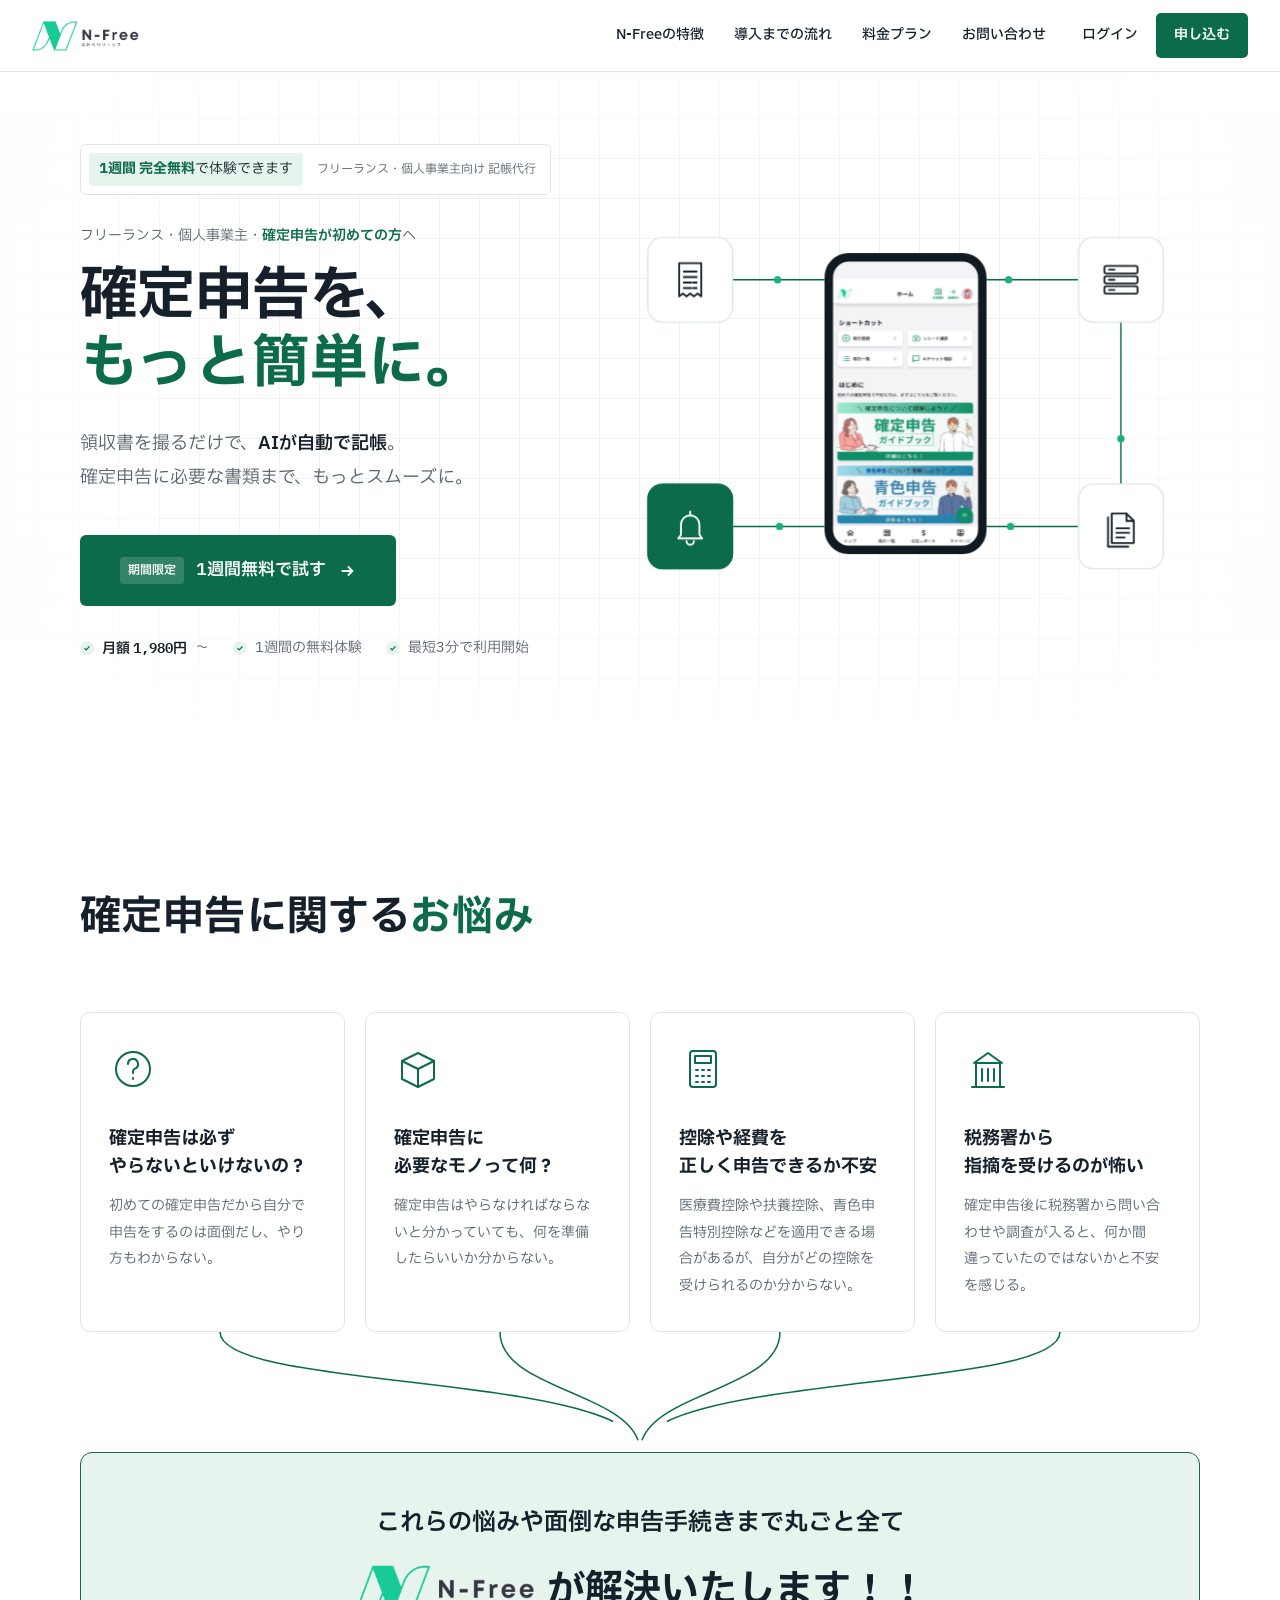
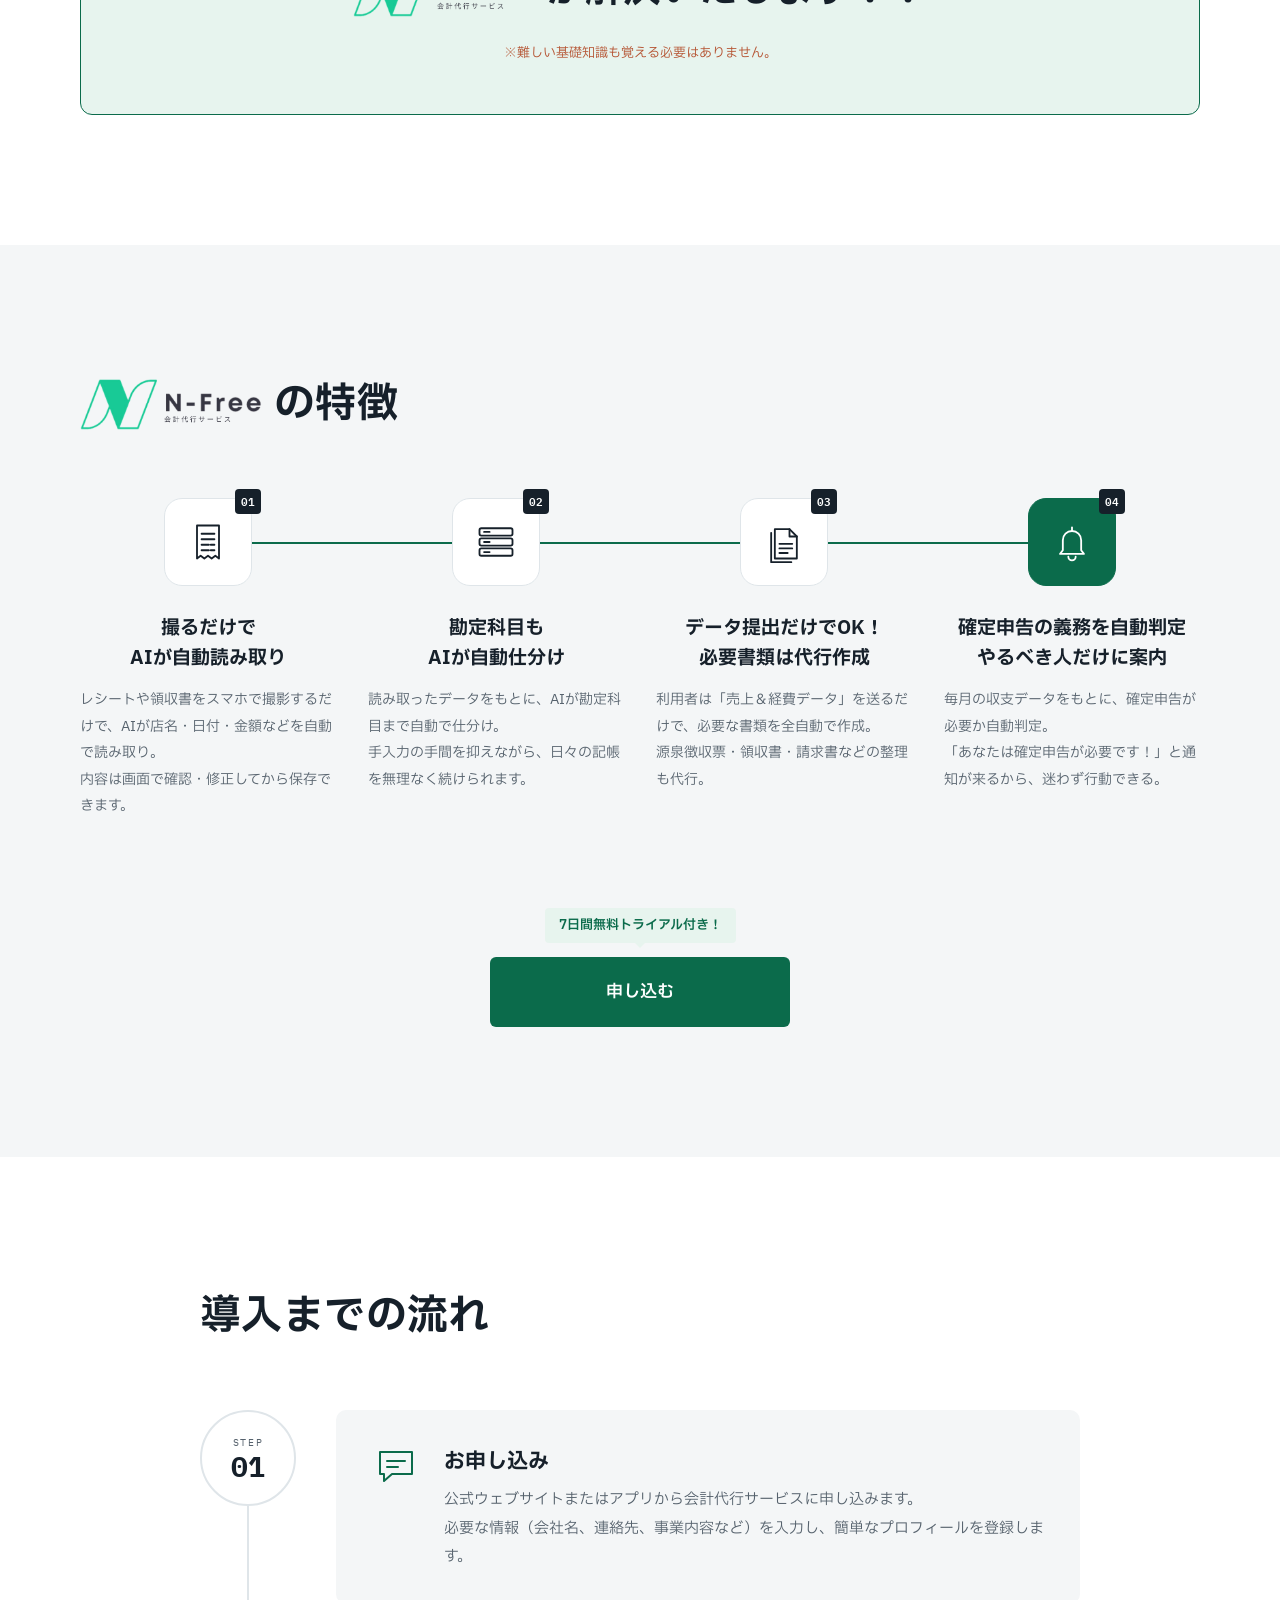
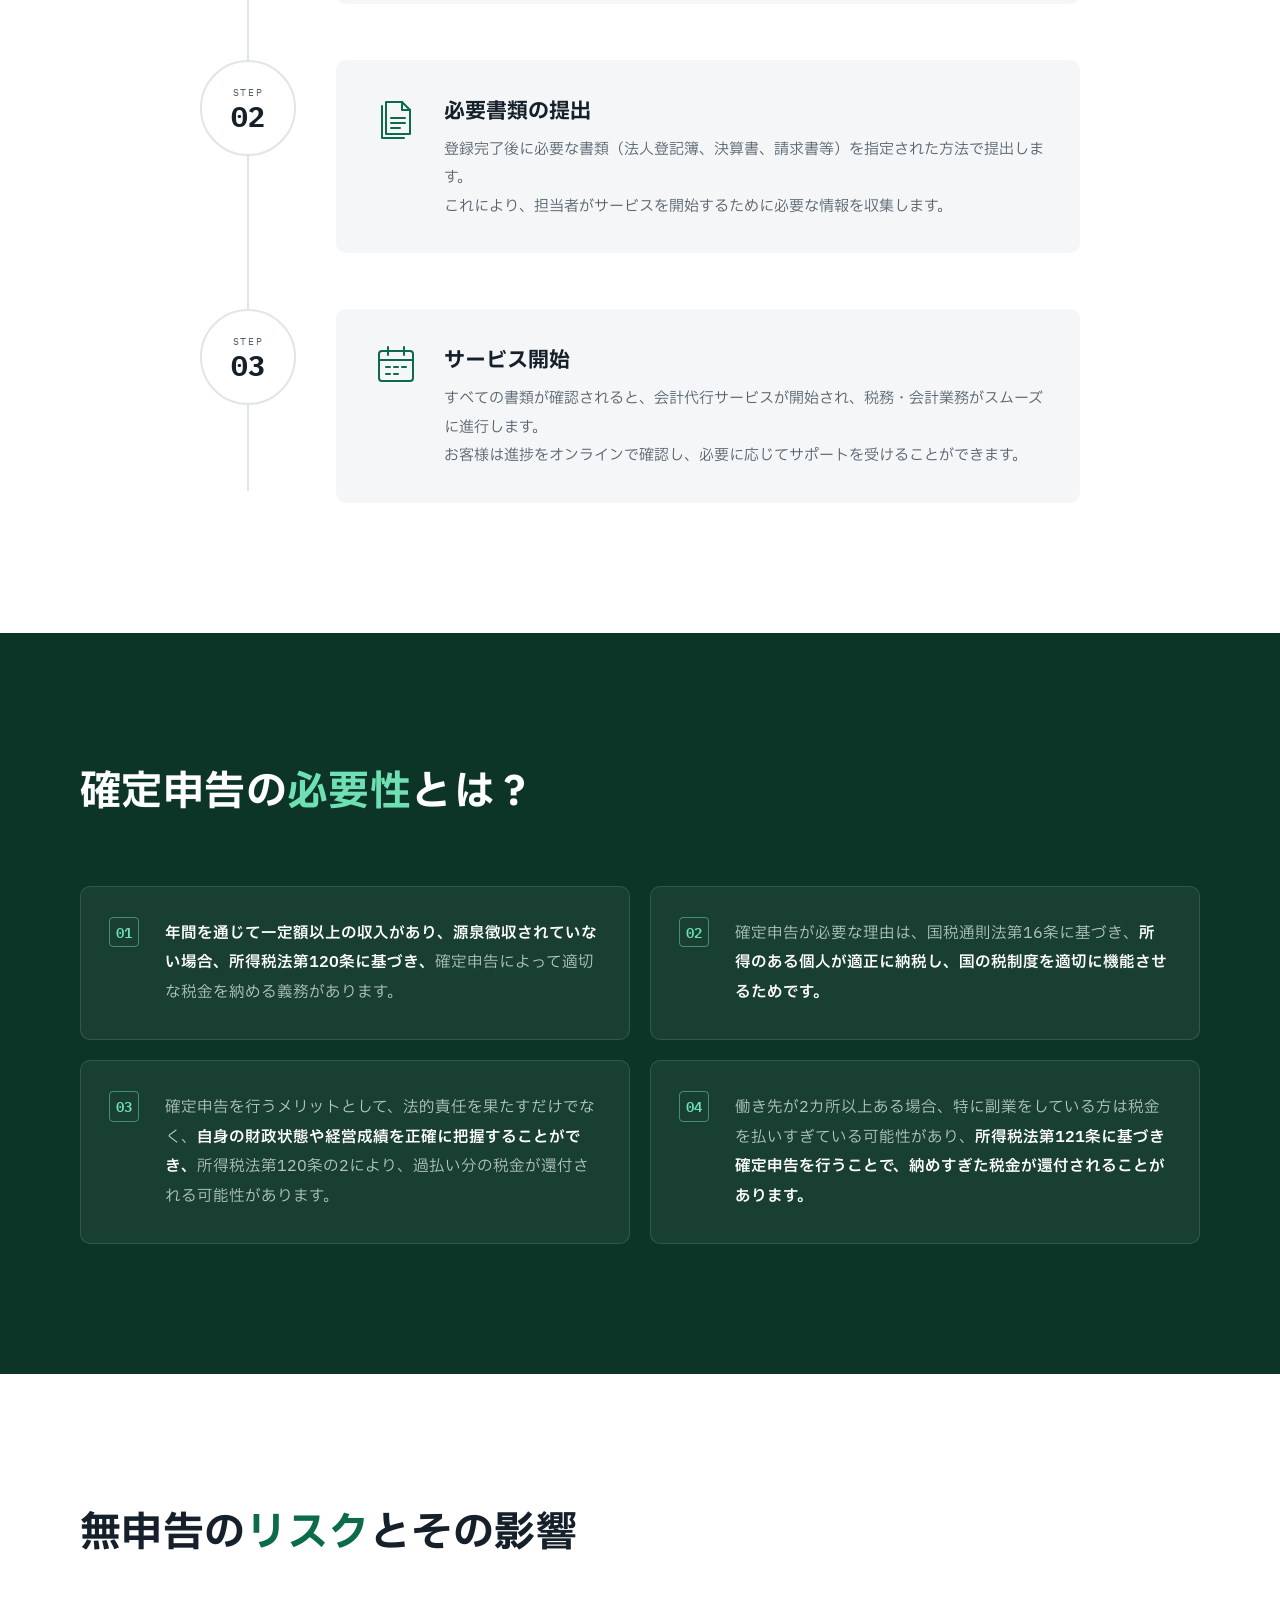
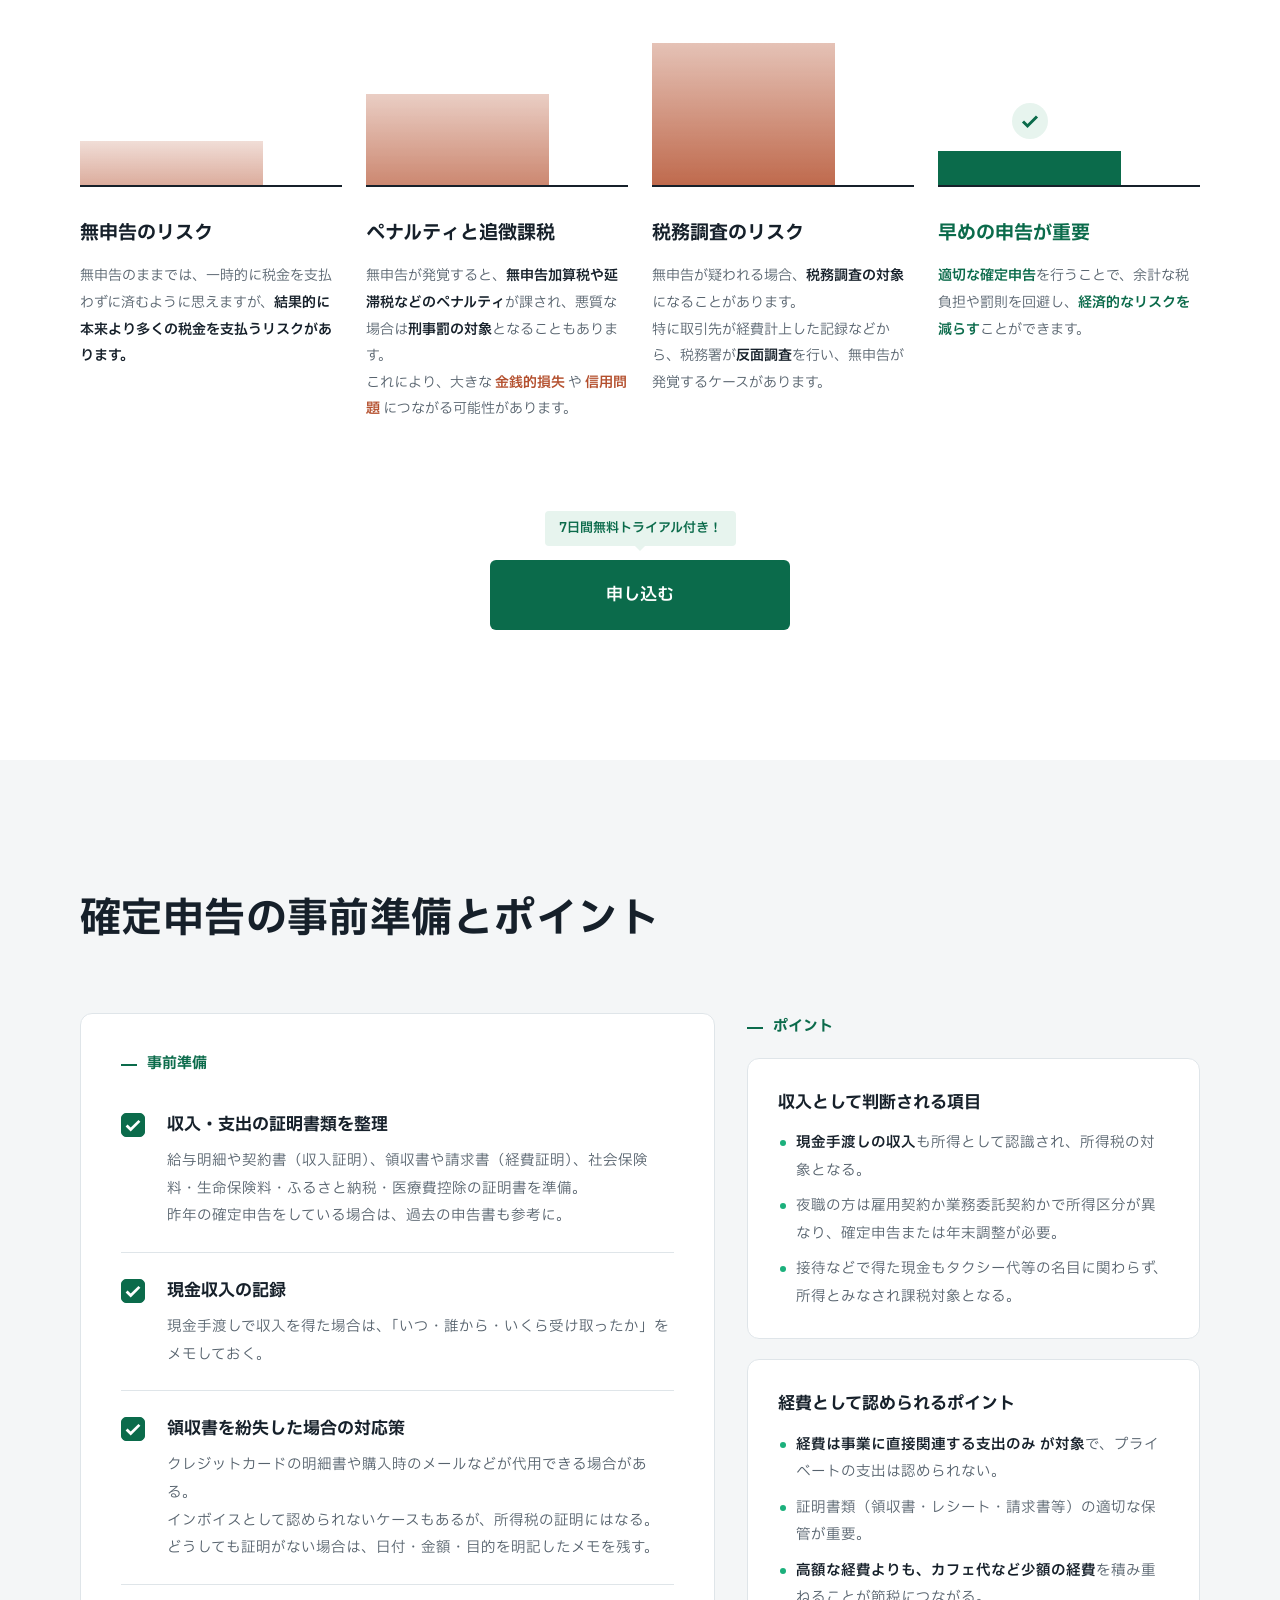
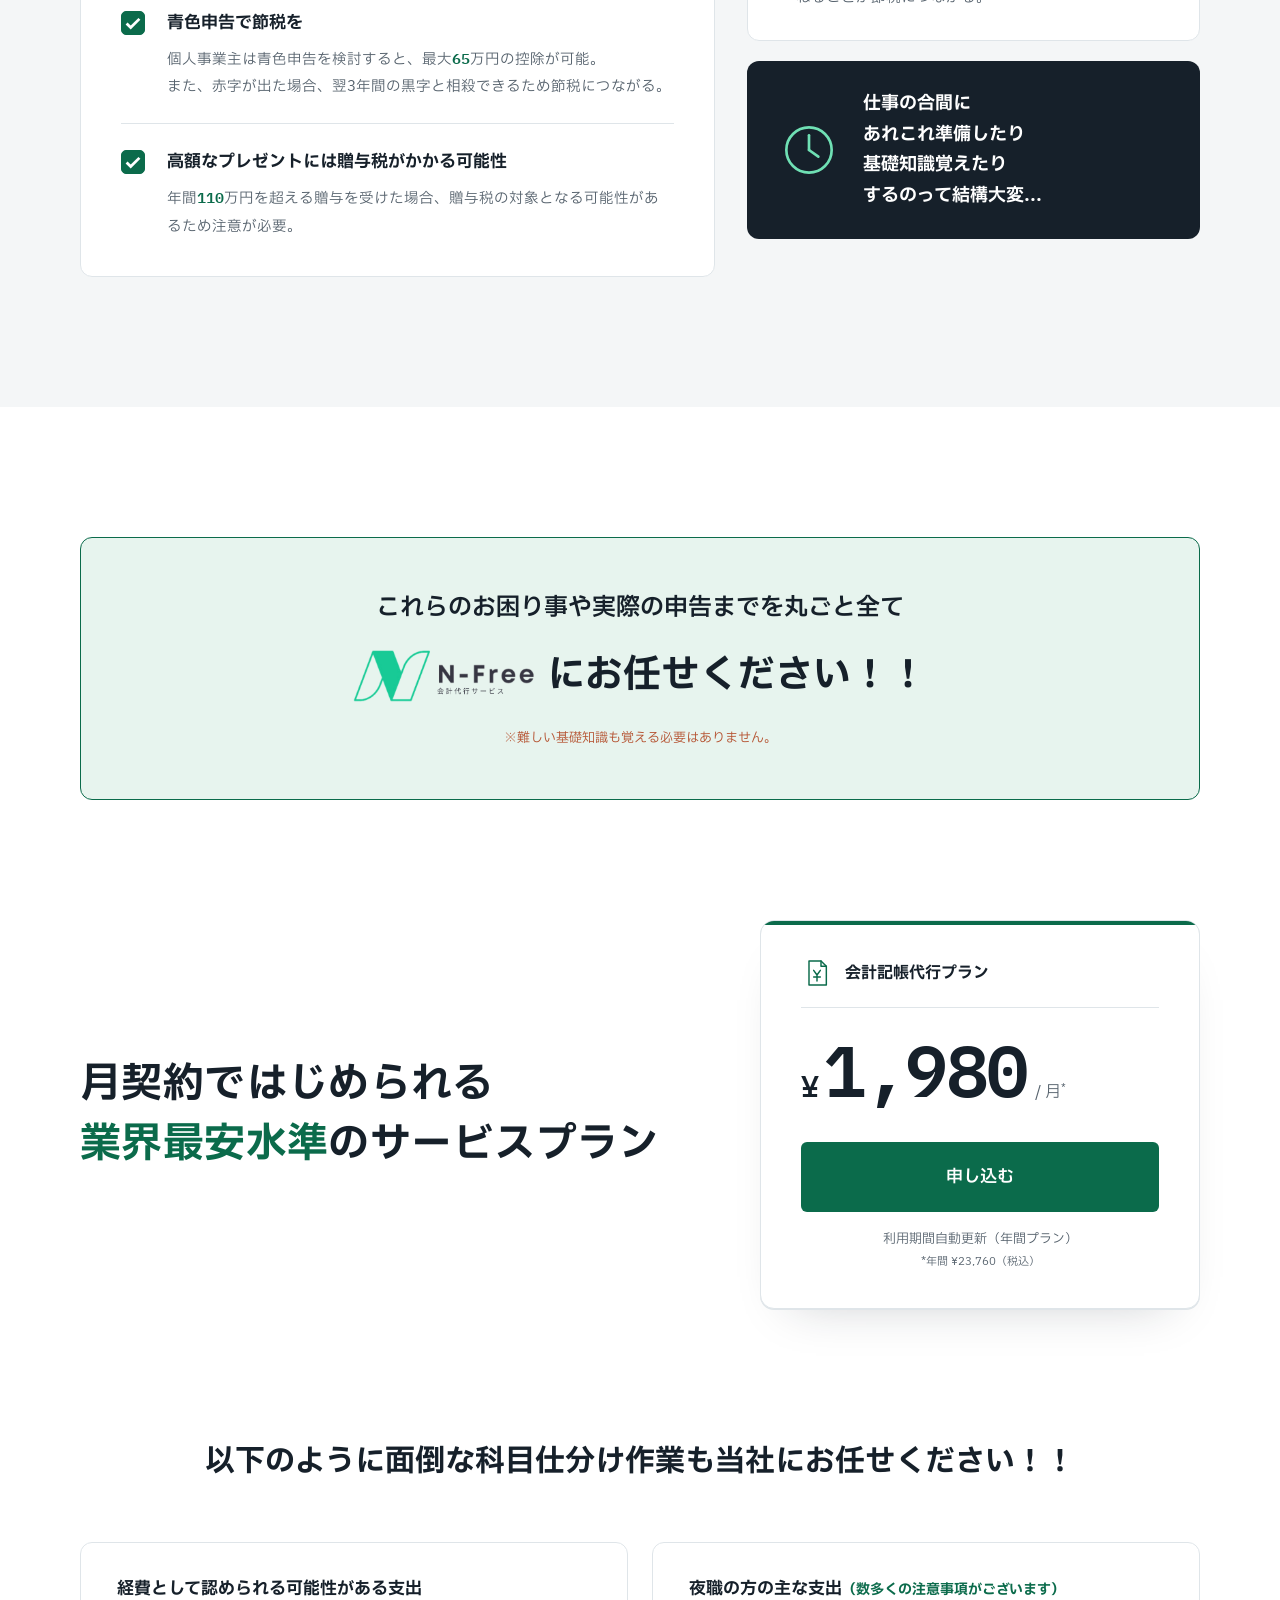
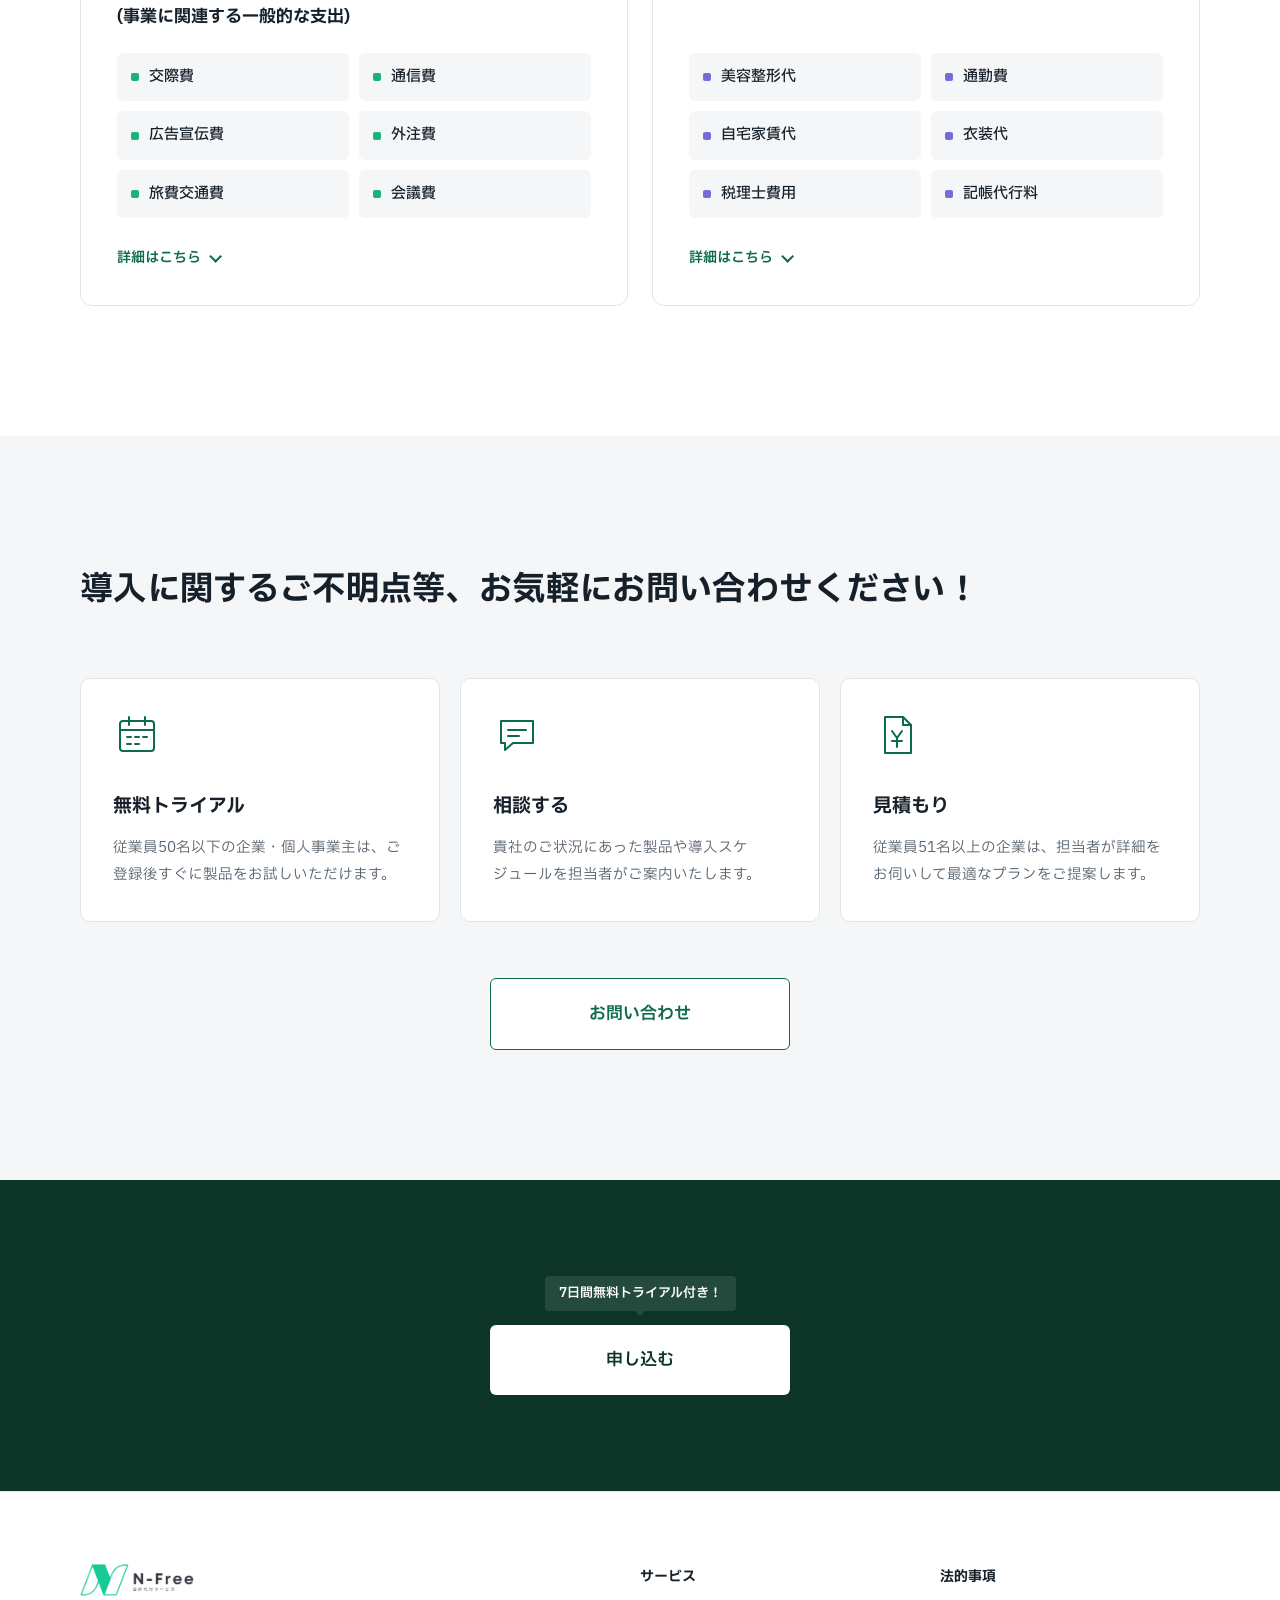
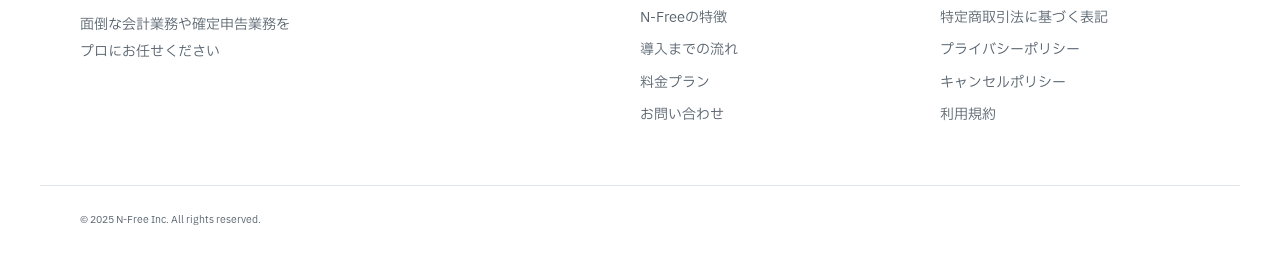
==== index.html @ 2a9338e6 "デザイン案6 を追加" ====
<!DOCTYPE html>
<html lang="ja">
<head>
<meta charset="UTF-8">
<meta name="robots" content="noindex, nofollow">
<meta name="viewport" content="width=device-width, initial-scale=1.0">
<title>N-Free 記帳代行サービス</title>
<link rel="icon" href="image/favicon.ico" type="image/x-icon">
<link rel="preconnect" href="https://fonts.googleapis.com">
<link rel="preconnect" href="https://fonts.gstatic.com" crossorigin>
<link href="https://fonts.googleapis.com/css2?family=IBM+Plex+Mono:wght@500;600&family=IBM+Plex+Sans+JP:wght@400;500;600;700&display=swap" rel="stylesheet">
<link rel="stylesheet" href="css/main.css">
</head>
<body>

<svg width="0" height="0" style="position:absolute" aria-hidden="true">
  <defs>
    <symbol id="i-receipt" viewBox="0 0 48 48"><path d="M12 6h24v36l-4-3-4 3-4-3-4 3-4-3-4 3z"/><path d="M17 15h14M17 21h14M17 27h8M27 27h4M17 33h8M27 33h4"/></symbol>
    <symbol id="i-tags" viewBox="0 0 48 48"><rect x="6" y="9" width="36" height="8" rx="2"/><rect x="6" y="20" width="36" height="8" rx="2"/><rect x="6" y="31" width="36" height="8" rx="2"/><path d="M11 13h6M11 24h6M11 35h6"/></symbol>
    <symbol id="i-docs" viewBox="0 0 48 48"><path d="M14 10h16l8 8v24H14z"/><path d="M30 10v8h8"/><path d="M10 14v32h22"/><path d="M19 26h14M19 31h14M19 36h9"/></symbol>
    <symbol id="i-bell" viewBox="0 0 48 48"><path d="M14 33V22a10 10 0 0 1 20 0v11l3 4H11z"/><path d="M20 40a4 4 0 0 0 8 0"/><path d="M24 8v4"/></symbol>
    <symbol id="i-q" viewBox="0 0 48 48"><circle cx="24" cy="24" r="17"/><path d="M19 19a5 5 0 1 1 7 4.6c-1.3.6-2 1.6-2 3V28"/><path d="M24 33v1"/></symbol>
    <symbol id="i-box" viewBox="0 0 48 48"><path d="M8 16l16-8 16 8v18l-16 8-16-8z"/><path d="M8 16l16 8 16-8M24 24v18"/></symbol>
    <symbol id="i-calc" viewBox="0 0 48 48"><rect x="11" y="6" width="26" height="36" rx="3"/><rect x="16" y="11" width="16" height="7"/><path d="M17 25h2M23 25h2M29 25h2M17 31h2M23 31h2M29 31h2M17 37h2M23 37h2M29 37h2"/></symbol>
    <symbol id="i-office" viewBox="0 0 48 48"><path d="M8 42h32M12 42V18h24v24M10 18l14-10 14 10"/><path d="M18 24v12M24 24v12M30 24v12"/></symbol>
    <symbol id="i-chat" viewBox="0 0 48 48"><path d="M8 10h32v22H20l-8 7v-7H8z"/><path d="M15 19h18M15 25h11"/></symbol>
    <symbol id="i-calendar" viewBox="0 0 48 48"><rect x="7" y="10" width="34" height="30" rx="3"/><path d="M7 19h34M16 6v8M32 6v8M14 26h4M22 26h4M30 26h4M14 33h4M22 33h4"/></symbol>
    <symbol id="i-doc-yen" viewBox="0 0 48 48"><path d="M12 6h18l8 8v28H12z"/><path d="M30 6v8h8"/><path d="M19 20l5 7 5-7M24 27v9M19 30h10"/></symbol>
  </defs>
</svg>

<header class="hd">
  <div class="hd__in">
    <a href="index.html" class="hd__logo"><img src="image/logo-tight.png" alt="N-Free"></a>
    <nav class="hd__nav" aria-label="メインメニュー">
      <a href="index.html#sec03">N-Freeの特徴</a>
      <a href="index.html#sec08">導入までの流れ</a>
      <a href="index.html#sec07">料金プラン</a>
      <a href="contact.html">お問い合わせ</a>
    </nav>
    <div class="hd__act">
      <a href="https://app.n-free.jp" target="_blank" rel="noopener" class="hd__login">ログイン</a>
      <a href="https://app.n-free.jp/signup" target="_blank" rel="noopener" class="btn btn--sm">申し込む</a>
    </div>
    <button class="hd__burger" type="button" aria-expanded="false" aria-controls="spnav" aria-label="メニューを開く"><span></span><span></span><span></span></button>
  </div>
  <nav class="spnav" id="spnav" aria-label="メニュー">
    <a href="index.html#sec03">N-Freeの特徴</a>
    <a href="index.html#sec08">導入までの流れ</a>
    <a href="index.html#sec07">料金プラン</a>
    <a href="contact.html">お問い合わせ</a>
    <a href="https://app.n-free.jp" target="_blank" rel="noopener">ログイン</a>
    <a href="https://app.n-free.jp/signup" target="_blank" rel="noopener" class="btn">申し込む</a>
  </nav>
</header>

<main>
  <!-- HERO -->
  <section class="hero" id="sec01">
    <div class="wrap hero__grid">
      <div class="hero__copy">
        <a href="https://app.n-free.jp/signup" target="_blank" rel="noopener" class="hero__promo">
          <span class="hero__promo-badge"><strong>1週間 完全無料</strong>で体験できます</span>
          <span class="hero__promo-sub">フリーランス・個人事業主向け 記帳代行</span>
        </a>
        <p class="hero__eyebrow">フリーランス・個人事業主・<em>確定申告が初めての方</em>へ</p>
        <h1 class="hero__title">確定申告を、<br><span>もっと簡単に。</span></h1>
        <p class="hero__lead">領収書を撮るだけで、<strong>AIが自動で記帳</strong>。<br>確定申告に必要な書類まで、もっとスムーズに。</p>
        <a href="https://app.n-free.jp/signup" target="_blank" rel="noopener" class="btn btn--lg"><span class="btn__tag">期間限定</span>1週間無料で試す<svg width="18" height="18" viewBox="0 0 20 20" aria-hidden="true"><path d="M4 10h12m-5-5l5 5-5 5" stroke="currentColor" stroke-width="2" fill="none"/></svg></a>
        <ul class="hero__meta">
          <li><strong>月額 <span class="count" data-to="1980">1,980</span>円</strong>〜</li>
          <li>1週間の無料体験</li>
          <li>最短3分で利用開始</li>
        </ul>
      </div>
      <div class="hero__diagram" aria-hidden="true">
        <svg class="dg" viewBox="0 0 640 500">
          <defs><clipPath id="scr"><rect x="241" y="96" width="158" height="309" rx="18"/></clipPath></defs>
          <g class="dg__lines">
            <path id="p1" d="M132 116 H232" pathLength="1"/>
            <path id="p2" d="M408 116 H508" pathLength="1"/>
            <path id="p3" d="M554 162 V338" pathLength="1"/>
            <path id="p4" d="M508 384 H408" pathLength="1"/>
            <path id="p5" d="M232 384 H132" pathLength="1"/>
          </g>
          <g class="dg__dots">
            <circle r="4"><animateMotion dur="1.6s" repeatCount="indefinite" begin="1.6s"><mpath href="#p1"/></animateMotion></circle>
            <circle r="4"><animateMotion dur="1.6s" repeatCount="indefinite" begin="2s"><mpath href="#p2"/></animateMotion></circle>
            <circle r="4"><animateMotion dur="2.2s" repeatCount="indefinite" begin="2.4s"><mpath href="#p3"/></animateMotion></circle>
            <circle r="4"><animateMotion dur="1.6s" repeatCount="indefinite" begin="2.8s"><mpath href="#p4"/></animateMotion></circle>
            <circle r="4"><animateMotion dur="1.6s" repeatCount="indefinite" begin="3.2s"><mpath href="#p5"/></animateMotion></circle>
          </g>
          <g class="dg__phone">
            <rect x="232" y="87" width="176" height="327" rx="26" class="frame"/>
            <image href="image/app-screen-home.png" x="241" y="96" width="158" height="309" preserveAspectRatio="xMidYMin slice" clip-path="url(#scr)"/>
          </g>
          <g class="dg__node n1"><rect x="40" y="70" width="92" height="92" rx="16"/><use href="#i-receipt" x="62" y="92" width="48" height="48"/></g>
          <g class="dg__node n2"><rect x="508" y="70" width="92" height="92" rx="16"/><use href="#i-tags" x="530" y="92" width="48" height="48"/></g>
          <g class="dg__node n3"><rect x="508" y="338" width="92" height="92" rx="16"/><use href="#i-docs" x="530" y="360" width="48" height="48"/></g>
          <g class="dg__node n4 is-key"><rect x="40" y="338" width="92" height="92" rx="16"/><use href="#i-bell" x="62" y="360" width="48" height="48"/></g>
        </svg>
      </div>
    </div>
  </section>

  <!-- PROBLEMS -->
  <section class="sec" id="sec02">
    <div class="wrap">
      <h2 class="h2 rv">確定申告に関する<span class="hl">お悩み</span></h2>
      <div class="cards4">
        <a class="pc rv" href="index.html#sec04">
          <svg class="ic"><use href="#i-q"/></svg>
          <h3>確定申告は必ず<br>やらないといけないの？</h3>
          <p>初めての確定申告だから自分で申告をするのは面倒だし、やり方もわからない。</p>
        </a>
        <a class="pc rv" href="index.html#sec06">
          <svg class="ic"><use href="#i-box"/></svg>
          <h3>確定申告に<br>必要なモノって何？</h3>
          <p>確定申告はやらなければならないと分かっていても、何を準備したらいいか分からない。</p>
        </a>
        <a class="pc rv" href="index.html#sec05">
          <svg class="ic"><use href="#i-calc"/></svg>
          <h3>控除や経費を<br>正しく申告できるか不安</h3>
          <p>医療費控除や扶養控除、青色申告特別控除などを適用できる場合があるが、自分がどの控除を受けられるのか分からない。</p>
        </a>
        <a class="pc rv" href="index.html#sec07">
          <svg class="ic"><use href="#i-office"/></svg>
          <h3>税務署から<br>指摘を受けるのが怖い</h3>
          <p>確定申告後に税務署から問い合わせや調査が入ると、何か間違っていたのではないかと不安を感じる。</p>
        </a>
      </div>
      <div class="converge rv" aria-hidden="true">
        <svg viewBox="0 0 1000 120" preserveAspectRatio="none"><path d="M125 0 C125 60 500 40 500 120" pathLength="1"/><path d="M375 0 C375 60 500 60 500 120" pathLength="1"/><path d="M625 0 C625 60 500 60 500 120" pathLength="1"/><path d="M875 0 C875 60 500 40 500 120" pathLength="1"/></svg>
      </div>
      <div class="solve rv">
        <p class="solve__l1">これらの悩みや面倒な申告手続きまで丸ごと全て</p>
        <p class="solve__l2"><img src="image/logo-tight.png" alt="N-Free">が解決いたします！！</p>
        <p class="solve__note">※難しい基礎知識も覚える必要はありません。</p>
      </div>
    </div>
  </section>

  <!-- FEATURES pipeline -->
  <section class="sec sec--gray" id="sec03">
    <div class="wrap">
      <h2 class="h2 h2--logo rv"><img src="image/logo-tight.png" alt="N-Free">の特徴</h2>
      <div class="pipe">
        <div class="pipe__track" aria-hidden="true"><span class="pipe__fill"></span><span class="pipe__dot"></span></div>
        <article class="pipe__item rv">
          <div class="pipe__node"><svg><use href="#i-receipt"/></svg><span class="pipe__idx">01</span></div>
          <h3>撮るだけで<br>AIが自動読み取り</h3>
          <p>レシートや領収書をスマホで撮影するだけで、AIが店名・日付・金額などを自動で読み取り。<br>内容は画面で確認・修正してから保存できます。</p>
        </article>
        <article class="pipe__item rv">
          <div class="pipe__node"><svg><use href="#i-tags"/></svg><span class="pipe__idx">02</span></div>
          <h3>勘定科目も<br>AIが自動仕分け</h3>
          <p>読み取ったデータをもとに、AIが勘定科目まで自動で仕分け。<br>手入力の手間を抑えながら、日々の記帳を無理なく続けられます。</p>
        </article>
        <article class="pipe__item rv">
          <div class="pipe__node"><svg><use href="#i-docs"/></svg><span class="pipe__idx">03</span></div>
          <h3>データ提出だけでOK！<br>必要書類は代行作成</h3>
          <p>利用者は「売上＆経費データ」を送るだけで、必要な書類を全自動で作成。<br>源泉徴収票・領収書・請求書などの整理も代行。</p>
        </article>
        <article class="pipe__item rv">
          <div class="pipe__node is-key"><svg><use href="#i-bell"/></svg><span class="pipe__idx">04</span></div>
          <h3>確定申告の義務を自動判定<br>やるべき人だけに案内</h3>
          <p>毎月の収支データをもとに、確定申告が必要か自動判定。<br>「あなたは確定申告が必要です！」と通知が来るから、迷わず行動できる。</p>
        </article>
      </div>
      <div class="cta"><span class="balloon">7日間無料トライアル付き！</span><a href="https://app.n-free.jp/signup" target="_blank" rel="noopener" class="btn btn--lg">申し込む</a></div>
    </div>
  </section>

  <!-- FLOW timeline -->
  <section class="sec" id="sec08">
    <div class="wrap flowwrap">
      <h2 class="h2 rv">導入までの流れ</h2>
      <ol class="tl">
        <li class="tl__rail" aria-hidden="true"><span></span></li>
        <li class="tl__item">
          <div class="tl__mark"><span>STEP</span><b>01</b></div>
          <div class="tl__body rv">
            <svg class="ic"><use href="#i-chat"/></svg>
            <h3>お申し込み</h3>
            <p>公式ウェブサイトまたはアプリから会計代行サービスに申し込みます。<br>必要な情報（会社名、連絡先、事業内容など）を入力し、簡単なプロフィールを登録します。</p>
          </div>
        </li>
        <li class="tl__item">
          <div class="tl__mark"><span>STEP</span><b>02</b></div>
          <div class="tl__body rv">
            <svg class="ic"><use href="#i-docs"/></svg>
            <h3>必要書類の提出</h3>
            <p>登録完了後に必要な書類（法人登記簿、決算書、請求書等）を指定された方法で提出します。<br>これにより、担当者がサービスを開始するために必要な情報を収集します。</p>
          </div>
        </li>
        <li class="tl__item">
          <div class="tl__mark"><span>STEP</span><b>03</b></div>
          <div class="tl__body rv">
            <svg class="ic"><use href="#i-calendar"/></svg>
            <h3>サービス開始</h3>
            <p>すべての書類が確認されると、会計代行サービスが開始され、税務・会計業務がスムーズに進行します。<br>お客様は進捗をオンラインで確認し、必要に応じてサポートを受けることができます。</p>
          </div>
        </li>
      </ol>
    </div>
  </section>

  <!-- NECESSITY -->
  <section class="sec sec--deep" id="sec04">
    <div class="wrap">
      <h2 class="h2 rv">確定申告の<span class="hl">必要性</span>とは？</h2>
      <ol class="law">
        <li class="rv"><strong>年間を通じて一定額以上の収入があり、源泉徴収されていない場合、所得税法第120条に基づき、</strong>確定申告によって適切な税金を納める義務があります。</li>
        <li class="rv">確定申告が必要な理由は、国税通則法第16条に基づき、<strong>所得のある個人が適正に納税し、国の税制度を適切に機能させるためです。</strong></li>
        <li class="rv">確定申告を行うメリットとして、法的責任を果たすだけでなく、<strong>自身の財政状態や経営成績を正確に把握することができ、</strong>所得税法第120条の2により、過払い分の税金が還付される可能性があります。</li>
        <li class="rv">働き先が2カ所以上ある場合、特に副業をしている方は税金を払いすぎている可能性があり、<strong>所得税法第121条に基づき確定申告を行うことで、納めすぎた税金が還付されることがあります。</strong></li>
      </ol>
    </div>
  </section>

  <!-- RISK escalation -->
  <section class="sec" id="sec05">
    <div class="wrap">
      <h2 class="h2 rv">無申告の<span class="hl">リスク</span>とその影響</h2>
      <div class="esc">
        <div class="esc__item rv">
          <div class="esc__bar" style="--h:28%" aria-hidden="true"></div>
          <h3>無申告のリスク</h3>
          <p>無申告のままでは、一時的に税金を支払わずに済むように思えますが、<strong>結果的に本来より多くの税金を支払うリスクがあります。</strong></p>
        </div>
        <div class="esc__item rv">
          <div class="esc__bar" style="--h:58%" aria-hidden="true"></div>
          <h3>ペナルティと追徴課税</h3>
          <p>無申告が発覚すると、<strong>無申告加算税や延滞税などのペナルティ</strong>が課され、悪質な場合は<strong>刑事罰の対象</strong>となることもあります。<br>これにより、大きな <em>金銭的損失</em> や <em>信用問題</em> につながる可能性があります。</p>
        </div>
        <div class="esc__item rv">
          <div class="esc__bar" style="--h:90%" aria-hidden="true"></div>
          <h3>税務調査のリスク</h3>
          <p>無申告が疑われる場合、<strong>税務調査の対象</strong>になることがあります。<br>特に取引先が経費計上した記録などから、税務署が<strong>反面調査</strong>を行い、無申告が発覚するケースがあります。</p>
        </div>
        <div class="esc__item esc__item--ok rv">
          <div class="esc__bar esc__bar--ok" style="--h:22%" aria-hidden="true"><svg viewBox="0 0 24 24"><path d="M5 12.5l4.5 4.5L19 7.5" pathLength="1"/></svg></div>
          <h3>早めの申告が重要</h3>
          <p><em>適切な確定申告</em>を行うことで、余計な税負担や罰則を回避し、<em>経済的なリスクを減らす</em>ことができます。</p>
        </div>
      </div>
      <div class="cta"><span class="balloon">7日間無料トライアル付き！</span><a href="https://app.n-free.jp/signup" target="_blank" rel="noopener" class="btn btn--lg">申し込む</a></div>
    </div>
  </section>

  <!-- PREP checklist -->
  <section class="sec sec--gray" id="sec06">
    <div class="wrap">
      <h2 class="h2 rv">確定申告の事前準備とポイント</h2>
      <div class="prep">
        <div class="panel">
          <h3 class="panel__h">事前準備</h3>
          <ul class="check">
            <li class="rv"><span class="cb" aria-hidden="true"><svg viewBox="0 0 24 24"><path d="M5 12.5l4.5 4.5L19 7.5" pathLength="1"/></svg></span><div><h4>収入・支出の証明書類を整理</h4><p>給与明細や契約書（収入証明）、領収書や請求書（経費証明）、社会保険料・生命保険料・ふるさと納税・医療費控除の証明書を準備。<br>昨年の確定申告をしている場合は、過去の申告書も参考に。</p></div></li>
            <li class="rv"><span class="cb" aria-hidden="true"><svg viewBox="0 0 24 24"><path d="M5 12.5l4.5 4.5L19 7.5" pathLength="1"/></svg></span><div><h4>現金収入の記録</h4><p>現金手渡しで収入を得た場合は、「いつ・誰から・いくら受け取ったか」をメモしておく。</p></div></li>
            <li class="rv"><span class="cb" aria-hidden="true"><svg viewBox="0 0 24 24"><path d="M5 12.5l4.5 4.5L19 7.5" pathLength="1"/></svg></span><div><h4>領収書を紛失した場合の対応策</h4><p>クレジットカードの明細書や購入時のメールなどが代用できる場合がある。<br>インボイスとして認められないケースもあるが、所得税の証明にはなる。<br>どうしても証明がない場合は、日付・金額・目的を明記したメモを残す。</p></div></li>
            <li class="rv"><span class="cb" aria-hidden="true"><svg viewBox="0 0 24 24"><path d="M5 12.5l4.5 4.5L19 7.5" pathLength="1"/></svg></span><div><h4>青色申告で節税を</h4><p>個人事業主は青色申告を検討すると、最大<b class="count" data-to="65">65</b>万円の控除が可能。<br>また、赤字が出た場合、翌3年間の黒字と相殺できるため節税につながる。</p></div></li>
            <li class="rv"><span class="cb" aria-hidden="true"><svg viewBox="0 0 24 24"><path d="M5 12.5l4.5 4.5L19 7.5" pathLength="1"/></svg></span><div><h4>高額なプレゼントには贈与税がかかる可能性</h4><p>年間<b class="count" data-to="110">110</b>万円を超える贈与を受けた場合、贈与税の対象となる可能性があるため注意が必要。</p></div></li>
          </ul>
        </div>
        <div class="prep__side">
          <h3 class="panel__h panel__h--plain">ポイント</h3>
          <div class="panel panel--sm rv">
            <h4>収入として判断される項目</h4>
            <ul class="dots">
              <li><strong>現金手渡しの収入</strong>も所得として認識され、所得税の対象となる。</li>
              <li>夜職の方は雇用契約か業務委託契約かで所得区分が異なり、確定申告または年末調整が必要。</li>
              <li>接待などで得た現金もタクシー代等の名目に関わらず、所得とみなされ課税対象となる。</li>
            </ul>
          </div>
          <div class="panel panel--sm rv">
            <h4>経費として認められるポイント</h4>
            <ul class="dots">
              <li><strong>経費は事業に直接関連する支出のみ が対象</strong>で、プライベートの支出は認められない。</li>
              <li>証明書類（領収書・レシート・請求書等）の適切な保管が重要。</li>
              <li><strong>高額な経費よりも、カフェ代など少額の経費</strong>を積み重ねることが節税につながる。</li>
            </ul>
          </div>
          <div class="note rv">
            <svg class="note__clock" viewBox="0 0 48 48" aria-hidden="true"><circle cx="24" cy="24" r="17"/><path class="hand" d="M24 24V13"/><path d="M24 24l7 5"/></svg>
            <p>仕事の合間に<br>あれこれ準備したり<br>基礎知識覚えたり<br>するのって結構大変...</p>
          </div>
        </div>
      </div>
    </div>
  </section>

  <!-- PRICE -->
  <section class="sec" id="sec07">
    <div class="wrap">
      <div class="solve solve--top rv">
        <p class="solve__l1">これらのお困り事や実際の申告までを丸ごと全て</p>
        <p class="solve__l2"><img src="image/logo-tight.png" alt="N-Free">にお任せください！！</p>
        <p class="solve__note">※難しい基礎知識も覚える必要はありません。</p>
      </div>
      <div class="pricebox">
        <h2 class="h2 rv">月契約ではじめられる<br><span class="hl">業界最安水準</span>のサービスプラン</h2>
        <div class="plan rv">
          <div class="plan__head"><svg><use href="#i-doc-yen"/></svg><p>会計記帳代行プラン</p></div>
          <p class="plan__price"><span class="yen">¥</span><span class="count num" data-to="1980">1,980</span><span class="per"> / 月<sup>*</sup></span></p>
          <a href="https://app.n-free.jp/signup" target="_blank" rel="noopener" class="btn btn--lg btn--block">申し込む</a>
          <p class="plan__note">利用期間自動更新（年間プラン）<br><small>*年間 ¥23,760（税込）</small></p>
        </div>
      </div>

      <h3 class="lead-h rv">以下のように面倒な科目仕分け作業も<br class="sp">当社にお任せください！！</h3>
      <div class="exp">
        <div class="exp__blk rv">
          <h2 class="exp__h">経費として認められる可能性がある支出<br>(事業に関連する一般的な支出)</h2>
          <ul class="sorted"><li><i></i>交際費</li><li><i></i>通信費</li><li><i></i>広告宣伝費</li><li><i></i>外注費</li><li><i></i>旅費交通費</li><li><i></i>会議費</li></ul>
          <button class="exp__toggle" type="button" aria-expanded="false" aria-controls="t1">詳細はこちら</button>
          <div class="exp__tbl" id="t1" hidden>
            <table>
              <thead><tr><th>項目</th><th>具体例</th></tr></thead>
              <tbody>
                <tr><td>交際費</td><td>取引先との接待や贈答</td></tr>
                <tr><td>会議費</td><td>会議を目的とした支出（1人10,000円以下）</td></tr>
                <tr><td>旅費交通費</td><td>事業上必要な旅費や交通費</td></tr>
                <tr><td>外注費</td><td>業務委託費用</td></tr>
                <tr><td>通信費</td><td>インターネット利用料、郵送費</td></tr>
                <tr><td>広告宣伝費</td><td>名刺代、チラシ、パンフレット、ホームページ</td></tr>
              </tbody>
            </table>
          </div>
        </div>
        <div class="exp__blk exp__blk--b rv">
          <h2 class="exp__h">夜職の方の主な支出<span class="hl"><br class="sp">（数多くの注意事項がございます）</span></h2>
          <ul class="sorted"><li><i></i>美容整形代</li><li><i></i>通勤費</li><li><i></i>自宅家賃代</li><li><i></i>衣装代</li><li><i></i>税理士費用</li><li><i></i>記帳代行料</li></ul>
          <button class="exp__toggle" type="button" aria-expanded="false" aria-controls="t2">詳細はこちら</button>
          <div class="exp__tbl" id="t2" hidden>
            <table>
              <thead><tr><th>項目</th><th>具体例</th></tr></thead>
              <tbody>
                <tr><td>衣装代</td><td>お店で着る衣装代やドレス代、ヌーブラ、コスプレ、ストール</td></tr>
                <tr><td>通勤費</td><td>自宅とお店までの交通費として電車代やタクシー代</td></tr>
                <tr><td>通信費</td><td>スマートフォン本体代、インターネット利用料、電話代</td></tr>
                <tr><td>小物代</td><td>ハンカチ、ライター、バッグ、名刺入れなど</td></tr>
                <tr><td>自宅家賃</td><td>賃貸借契約している賃料</td></tr>
                <tr><td>美容整形代</td><td>美容院でのエステや脱毛、ネイル</td></tr>
                <tr><td>名刺代</td><td>名刺作成費用</td></tr>
                <tr><td>書籍や新聞代</td><td>自分磨きに関連した本の購入費やサブスク料</td></tr>
                <tr><td>交際費</td><td>同伴やアフターなど、お客さんとのご飯代のうち支払った分やお客さんへのプレゼント代</td></tr>
                <tr><td>税理士費用</td><td>税理士への顧問料や確定申告費用</td></tr>
                <tr><td>記帳代行料</td><td>領収書や通帳のコピーなどの取引記録の代行料</td></tr>
                <tr><td>雑費</td><td>ヘアセット代</td></tr>
                <tr><td>アクセサリー</td><td>かばん、靴、バッグ、ネックレスなどアクセサリー類</td></tr>
                <tr><td>ジム代</td><td>トレーニングジム代</td></tr>
                <tr><td>その他</td><td>お仕事に関連する出費</td></tr>
              </tbody>
            </table>
          </div>
        </div>
      </div>
    </div>
  </section>

  <!-- CONTACT -->
  <section class="sec sec--gray" id="sec09">
    <div class="wrap">
      <h2 class="h2 h2--md rv">導入に関するご不明点等、<br class="sp">お気軽にお問い合わせください！</h2>
      <div class="cards3">
        <div class="cc rv"><svg class="ic"><use href="#i-calendar"/></svg><h3>無料トライアル</h3><p>従業員50名以下の企業・個人事業主は、ご登録後すぐに製品をお試しいただけます。</p></div>
        <div class="cc rv"><svg class="ic"><use href="#i-chat"/></svg><h3>相談する</h3><p>貴社のご状況にあった製品や導入スケジュールを担当者がご案内いたします。</p></div>
        <div class="cc rv"><svg class="ic"><use href="#i-doc-yen"/></svg><h3>見積もり</h3><p>従業員51名以上の企業は、担当者が詳細をお伺いして最適なプランをご提案します。</p></div>
      </div>
      <div class="center"><a href="contact.html" class="btn btn--outline btn--lg">お問い合わせ</a></div>
    </div>
  </section>

  <section class="final">
    <div class="wrap cta cta--final"><span class="balloon">7日間無料トライアル付き！</span><a href="https://app.n-free.jp/signup" target="_blank" rel="noopener" class="btn btn--lg btn--inv">申し込む</a></div>
  </section>
</main>

<footer class="ft">
  <div class="wrap ft__in">
    <div class="ft__brand">
      <img src="image/logo-tight.png" alt="N-Free">
      <p>面倒な会計業務や確定申告業務を<br>プロにお任せください</p>
    </div>
    <div class="ft__col">
      <h4>サービス</h4>
      <ul>
        <li><a href="index.html#sec03">N-Freeの特徴</a></li>
        <li><a href="index.html#sec08">導入までの流れ</a></li>
        <li><a href="index.html#sec07">料金プラン</a></li>
        <li><a href="contact.html">お問い合わせ</a></li>
      </ul>
    </div>
    <div class="ft__col">
      <h4>法的事項</h4>
      <ul>
        <li><a href="tokushoho.html">特定商取引法に基づく表記</a></li>
        <li><a href="privacy-policy.html">プライバシーポリシー</a></li>
        <li><a href="cancel-policy.html">キャンセルポリシー</a></li>
        <li><a href="terms-of-service.html">利用規約</a></li>
      </ul>
    </div>
  </div>
  <div class="wrap ft__bottom"><small>© 2025 N-Free Inc. All rights reserved.</small></div>
</footer>
<script src="js/main.js"></script>
</body>
</html>
---- css/main.css ----
/* N-Free sample6 — 図解モーション型 */
:root{
  --ink:#16202a; --sub:#56626d; --line:#dfe5e9; --bg:#fff; --gray:#f4f6f7;
  --green:#0b6b4b; --green-h:#085639; --brand:#1bb07c; --mint:#e7f4ee; --deep:#0c3528;
  --risk:#b4502e;
  --w:1200px; --hd:72px;
  --mono:"IBM Plex Mono",ui-monospace,monospace;
}
*{box-sizing:border-box;margin:0;padding:0}
html{scroll-behavior:smooth;scroll-padding-top:var(--hd)}
body{font-family:"IBM Plex Sans JP",system-ui,sans-serif;color:var(--ink);background:var(--bg);line-height:1.9;font-size:16px;-webkit-font-smoothing:antialiased;line-break:strict}
img{max-width:100%;display:block}
a{color:inherit;text-decoration:none}
ul,ol{list-style:none}
button{font:inherit;cursor:pointer;background:none;border:0;color:inherit}
em{font-style:normal}
.wrap{max-width:var(--w);margin:0 auto;padding:0 40px}
.sp{display:none}
.sec{padding:130px 0}
.sec--gray{background:var(--gray)}
.hl{color:var(--green)}
.center{text-align:center;margin-top:56px}

.h2{font-size:clamp(28px,3.2vw,42px);font-weight:700;line-height:1.45;margin-bottom:64px;word-break:auto-phrase;letter-spacing:.01em}
.h2--md{font-size:clamp(24px,2.6vw,34px)}
.h2--logo{display:flex;align-items:center;gap:12px}
.h2--logo img{height:1.25em;width:auto}

/* buttons */
.btn{display:inline-flex;align-items:center;justify-content:center;gap:12px;background:var(--green);color:#fff;font-weight:600;padding:14px 26px;border-radius:6px;transition:background .25s,transform .25s}
.btn:hover{background:var(--green-h)}
.btn--sm{padding:9px 18px;font-size:14px;border-radius:5px}
.btn--lg{padding:19px 40px;font-size:17px;min-width:300px}
.btn--block{width:100%}
.btn--outline{background:#fff;color:var(--green);border:1.5px solid var(--green)}
.btn--outline:hover{background:var(--mint)}
.btn--inv{background:#fff;color:var(--deep)}
.btn--inv:hover{background:var(--mint)}
.btn__tag{font-size:12px;background:rgba(255,255,255,.16);padding:2px 8px;border-radius:3px}
.btn svg{transition:transform .25s}.btn:hover svg{transform:translateX(3px)}
.cta{display:flex;flex-direction:column;align-items:center;gap:14px;margin-top:88px}
.balloon{position:relative;font-size:13px;font-weight:600;color:var(--green);background:var(--mint);padding:5px 14px;border-radius:4px}
.balloon::after{content:"";position:absolute;left:50%;bottom:-5px;margin-left:-5px;border:5px solid transparent;border-bottom:0;border-top-color:var(--mint)}

/* header */
.hd{position:fixed;inset:0 0 auto;height:var(--hd);background:rgba(255,255,255,.97);border-bottom:1px solid var(--line);z-index:50}
.hd__in{max-width:1320px;margin:0 auto;height:100%;padding:0 32px;display:flex;align-items:center;gap:36px}
.hd__logo img{height:30px;width:auto}
.hd__nav{display:flex;gap:30px;margin-left:auto;font-size:14px;font-weight:500}
.hd__nav a:hover{color:var(--green)}
.hd__act{display:flex;align-items:center;gap:18px;font-size:14px;font-weight:500}
.hd__burger{display:none;width:44px;height:44px;position:relative}
.hd__burger span{position:absolute;left:12px;width:20px;height:2px;background:var(--ink);border-radius:1px;transition:.3s}
.hd__burger span:nth-child(1){top:15px}.hd__burger span:nth-child(2){top:21px}.hd__burger span:nth-child(3){top:27px}
.hd__burger[aria-expanded="true"] span:nth-child(1){transform:translateY(6px) rotate(45deg)}
.hd__burger[aria-expanded="true"] span:nth-child(2){opacity:0}
.hd__burger[aria-expanded="true"] span:nth-child(3){transform:translateY(-6px) rotate(-45deg)}
.spnav{display:none}

/* hero */
.hero{padding:calc(var(--hd) + 72px) 0 96px;background:
  linear-gradient(var(--bg),rgba(255,255,255,0) 30%,rgba(255,255,255,0) 70%,var(--bg)),
  linear-gradient(90deg,var(--bg),rgba(255,255,255,0) 20%,rgba(255,255,255,0) 80%,var(--bg)),
  repeating-linear-gradient(0deg,transparent 0 39px,#eef2f4 39px 40px),
  repeating-linear-gradient(90deg,transparent 0 39px,#eef2f4 39px 40px)}
.hero__grid{display:grid;grid-template-columns:5fr 6fr;gap:40px;align-items:center}
.hero__promo{flex-wrap:wrap;display:inline-flex;align-items:center;gap:14px;border:1px solid var(--line);background:#fff;border-radius:6px;padding:8px 14px 8px 8px;margin-bottom:28px;font-size:14px}
.hero__promo-badge{white-space:nowrap;background:var(--mint);color:var(--ink);padding:3px 10px;border-radius:4px}
.hero__promo-badge strong{color:var(--green)}
.hero__promo-sub{font-size:12px;color:var(--sub)}
.hero__eyebrow{font-size:14px;color:var(--sub);margin-bottom:14px}
.hero__eyebrow em{color:var(--green);font-weight:600}
.hero__title{white-space:nowrap;font-size:clamp(38px,4.5vw,68px);font-weight:700;line-height:1.18;letter-spacing:-.01em;margin-bottom:28px}
.hero__title span{color:var(--green)}
.hero__lead{font-size:18px;color:var(--sub);margin-bottom:40px}
.hero__lead strong{color:var(--ink);font-weight:600}
.hero__meta{display:flex;flex-wrap:wrap;gap:8px 24px;margin-top:28px;font-size:14px;color:var(--sub)}
.hero__meta li{display:flex;align-items:center;gap:8px}
.hero__meta li::before{content:"";width:14px;height:14px;border-radius:50%;background:var(--mint) url("data:image/svg+xml,%3Csvg xmlns='http://www.w3.org/2000/svg' viewBox='0 0 24 24'%3E%3Cpath d='M6 12.5l4 4L18 8' fill='none' stroke='%230b6b4b' stroke-width='3'/%3E%3C/svg%3E") center/10px no-repeat}
.hero__meta strong{color:var(--ink);font-weight:600}
.count{font-family:var(--mono);font-variant-numeric:tabular-nums}
.hero__meta .count{font-weight:600}

.dg{width:100%;height:auto;overflow:visible;max-width:640px;margin-left:auto;display:block}
.dg__lines path{fill:none;stroke:var(--green);stroke-width:1.5;stroke-dasharray:1;stroke-dashoffset:1;animation:draw 1s cubic-bezier(.6,0,.2,1) forwards}
.dg__lines path:nth-child(1){animation-delay:.6s}.dg__lines path:nth-child(2){animation-delay:.85s}.dg__lines path:nth-child(3){animation-delay:1.1s}.dg__lines path:nth-child(4){animation-delay:1.35s}.dg__lines path:nth-child(5){animation-delay:1.6s}
@keyframes draw{to{stroke-dashoffset:0}}
.dg__dots circle{fill:var(--brand);opacity:0;animation:fadein .3s 1.8s forwards}
@keyframes fadein{to{opacity:1}}
.dg__phone .frame{fill:#111a20}
.dg__phone{opacity:0;animation:fadein .8s .2s forwards}
.dg__node rect{fill:#fff;stroke:var(--line);stroke-width:1.5}
.dg__node use{fill:none;stroke:var(--ink);stroke-width:2;stroke-linecap:round;stroke-linejoin:round}
.dg__node.is-key rect{fill:var(--green);stroke:var(--green)}
.dg__node.is-key use{stroke:#fff}
.dg__node{opacity:0;transform-box:fill-box;transform-origin:center;animation:pop .6s cubic-bezier(.3,1.4,.5,1) forwards}
.dg__node.n1{animation-delay:.5s}.dg__node.n2{animation-delay:.95s}.dg__node.n3{animation-delay:1.3s}.dg__node.n4{animation-delay:1.75s}
@keyframes pop{from{opacity:0;transform:scale(.8)}to{opacity:1;transform:none}}

/* icons */
.ic{width:48px;height:48px;fill:none;stroke:var(--green);stroke-width:2;stroke-linecap:round;stroke-linejoin:round}

/* problems */
.cards4{display:grid;grid-template-columns:repeat(4,1fr);gap:20px}
.pc{background:#fff;border:1px solid var(--line);border-radius:10px;padding:32px 28px;transition:border-color .3s,transform .3s}
.pc:hover{border-color:var(--green);transform:translateY(-3px)}
.pc .ic{margin-bottom:22px}
.pc h3{font-size:18px;font-weight:700;line-height:1.55;margin-bottom:12px}
.pc p{font-size:14px;color:var(--sub)}
.converge{height:120px;margin:0 auto}
.converge svg{width:100%;height:100%}
.converge path{fill:none;stroke:var(--line);stroke-width:1.5;vector-effect:non-scaling-stroke;stroke-dasharray:1;stroke-dashoffset:1;transition:stroke-dashoffset 1.2s cubic-bezier(.6,0,.2,1)}
.converge.in path{stroke-dashoffset:0;stroke:var(--green)}
.solve{text-align:center;border:1px solid var(--green);background:var(--mint);border-radius:12px;padding:48px 32px}
.solve--top{margin-bottom:120px}
.solve__l1{font-size:clamp(18px,2vw,24px);font-weight:600;word-break:auto-phrase}
.solve__l2{display:flex;align-items:center;justify-content:center;gap:12px;flex-wrap:wrap;font-size:clamp(24px,3vw,38px);font-weight:700;margin-top:8px}
.solve__l2 img{height:1.35em;width:auto}
.solve__note{font-size:13px;color:var(--risk);margin-top:14px}

/* pipeline */
.pipe{display:grid;grid-template-columns:repeat(4,1fr);gap:32px;position:relative}
.pipe__track{position:absolute;top:44px;left:calc(12.5% - 8px);right:calc(12.5% - 8px);height:2px;background:var(--line)}
.pipe__fill{position:absolute;inset:0;background:var(--green);transform:scaleX(0);transform-origin:left;transition:transform 2s cubic-bezier(.6,0,.2,1)}
.pipe.in .pipe__fill{transform:scaleX(1)}
.pipe__dot{position:absolute;top:-4px;left:0;width:10px;height:10px;border-radius:50%;background:var(--brand);opacity:0}
.pipe.in .pipe__dot{opacity:1;animation:travel 3.2s 2s linear infinite}
@keyframes travel{from{left:0}to{left:calc(100% - 10px)}}
.pipe__item{text-align:center;position:relative}
.pipe__node{width:88px;height:88px;margin:0 auto 28px;background:#fff;border:1.5px solid var(--line);border-radius:18px;display:flex;align-items:center;justify-content:center;position:relative;z-index:1}
.pipe__node svg{width:44px;height:44px;fill:none;stroke:var(--ink);stroke-width:2;stroke-linecap:round;stroke-linejoin:round}
.pipe__node.is-key{background:var(--green);border-color:var(--green)}
.pipe__node.is-key svg{stroke:#fff}
.pipe__idx{position:absolute;top:-10px;right:-10px;font-family:var(--mono);font-size:11px;font-weight:600;background:var(--ink);color:#fff;padding:2px 6px;border-radius:4px}
.pipe__item h3{font-size:19px;font-weight:700;line-height:1.55;margin-bottom:14px}
.pipe__item p{font-size:14px;color:var(--sub);text-align:left}

/* timeline */
.flowwrap{max-width:960px}
.tl{position:relative}
.tl__rail{position:absolute;left:47px;top:12px;bottom:12px;width:2px;background:var(--line)}
.tl__rail span{display:block;width:100%;height:var(--p,0%);background:var(--green);transition:height .15s linear}
.tl__item{display:grid;grid-template-columns:96px 1fr;gap:40px;padding-bottom:56px}
.tl__item:last-child{padding-bottom:0}
.tl__mark{width:96px;height:96px;border-radius:50%;background:#fff;border:2px solid var(--line);display:flex;flex-direction:column;align-items:center;justify-content:center;position:relative;z-index:1;transition:border-color .4s,background .4s,color .4s}
.tl__mark span{font-family:var(--mono);font-size:10px;letter-spacing:.16em;color:var(--sub)}
.tl__mark b{font-family:var(--mono);font-size:28px;line-height:1.1}
.tl__item.on .tl__mark{border-color:var(--green);background:var(--green);color:#fff}
.tl__item.on .tl__mark span{color:rgba(255,255,255,.8)}
.tl__body{background:var(--gray);border-radius:10px;padding:32px 36px;display:grid;grid-template-columns:48px 1fr;gap:4px 24px}
.tl__body .ic{grid-row:span 2}
.tl__body h3{font-size:21px;font-weight:700}
.tl__body p{font-size:15px;color:var(--sub)}

/* necessity */
.sec--deep{background:var(--deep);color:#dbe8e2}
.sec--deep .h2{color:#fff}
.sec--deep .hl{color:#6fe0b4}
.law{display:grid;grid-template-columns:1fr 1fr;gap:20px;counter-reset:l}
.law li{counter-increment:l;position:relative;background:rgba(255,255,255,.05);border:1px solid rgba(255,255,255,.12);border-radius:10px;padding:32px 32px 32px 84px;font-size:15.5px;color:#b5c8bf}
.law li::before{content:counter(l,decimal-leading-zero);position:absolute;left:28px;top:30px;font-family:var(--mono);font-size:14px;font-weight:600;color:#6fe0b4;border:1px solid rgba(111,224,180,.5);border-radius:4px;padding:1px 6px}
.law strong{color:#fff;font-weight:600}

/* escalation */
.esc{display:grid;grid-template-columns:repeat(4,1fr);gap:24px;align-items:start}
.esc__item{}
.esc__bar{height:160px;position:relative;margin-bottom:28px;border-bottom:2px solid var(--ink)}
.esc__bar::before{content:"";position:absolute;left:0;right:30%;bottom:0;height:var(--h);background:linear-gradient(0deg,rgba(180,80,46,.85),rgba(180,80,46,.35));transform:scaleY(0);transform-origin:bottom;transition:transform 1.1s cubic-bezier(.6,0,.2,1)}
.esc__item:nth-child(1) .esc__bar::before{opacity:.55}
.esc__item:nth-child(2) .esc__bar::before{opacity:.8}
.esc__item.in .esc__bar::before{transform:scaleY(1)}
.esc__bar--ok::before{background:var(--green)!important;opacity:1!important}
.esc__bar--ok svg{position:absolute;left:calc(35% - 18px);bottom:calc(var(--h) + 12px);width:36px;height:36px;padding:6px;border-radius:50%;background:var(--mint)}
.esc__bar--ok path{fill:none;stroke:var(--green);stroke-width:3;stroke-dasharray:1;stroke-dashoffset:1;transition:stroke-dashoffset .6s 1s}
.esc__item.in .esc__bar--ok path{stroke-dashoffset:0}
.esc__item h3{font-size:19px;font-weight:700;margin-bottom:12px}
.esc__item p{font-size:14px;color:var(--sub)}
.esc__item strong{color:var(--ink);font-weight:600}
.esc__item em{color:var(--risk);font-weight:600}
.esc__item--ok em{color:var(--green)}
.esc__item--ok h3{color:var(--green)}

/* prep */
.prep{display:grid;grid-template-columns:7fr 5fr;gap:32px;align-items:start}
.panel{background:#fff;border:1px solid var(--line);border-radius:12px;padding:36px 40px}
.panel--sm{padding:28px 30px;margin-bottom:20px}
.panel__h{font-size:15px;font-weight:700;color:var(--green);display:flex;align-items:center;gap:10px;margin-bottom:8px}
.panel__h::before{content:"";width:16px;height:2px;background:currentColor}
.panel__h--plain{margin:0 0 16px}
.check li{display:grid;grid-template-columns:28px 1fr;gap:18px;padding:22px 0;border-bottom:1px solid var(--line)}
.check li:last-child{border:0;padding-bottom:0}
.cb{width:24px;height:24px;border:1.5px solid var(--green);border-radius:5px;margin-top:4px;transition:background .3s .5s}
.cb svg{width:100%;height:100%}
.cb path{fill:none;stroke:#fff;stroke-width:3;stroke-dasharray:1;stroke-dashoffset:1;transition:stroke-dashoffset .4s .7s}
.check li.in .cb{background:var(--green)}
.check li.in .cb path{stroke-dashoffset:0}
.check h4{font-size:17px;font-weight:700;margin-bottom:6px}
.check p{font-size:14.5px;color:var(--sub)}
.check b{font-family:var(--mono);color:var(--green);font-weight:600}
.panel--sm h4{font-size:17px;font-weight:700;margin-bottom:10px}
.dots li{font-size:14.5px;color:var(--sub);padding-left:18px;position:relative}
.dots li+li{margin-top:8px}
.dots li::before{content:"";position:absolute;left:2px;top:.75em;width:6px;height:6px;border-radius:50%;background:var(--brand)}
.dots strong{color:var(--ink);font-weight:600}
.note{display:flex;align-items:center;gap:22px;background:var(--ink);color:#fff;border-radius:12px;padding:28px 30px}
.note p{font-size:18px;font-weight:700;line-height:1.7}
.note__clock{width:64px;height:64px;flex:none;fill:none;stroke:#6fe0b4;stroke-width:2;stroke-linecap:round}
.note__clock .hand{transform-origin:24px 24px;animation:spin 6s linear infinite}
@keyframes spin{to{transform:rotate(360deg)}}

/* price */
.pricebox{display:grid;grid-template-columns:1fr 440px;gap:64px;align-items:center}
.pricebox .h2{margin:0}
.plan{border:1px solid var(--line);border-radius:14px;padding:36px 40px;background:#fff;box-shadow:0 1px 0 var(--line),0 24px 48px -32px rgba(22,32,42,.25);position:relative;overflow:hidden}
.plan::before{content:"";position:absolute;left:0;right:0;top:0;height:4px;background:var(--green)}
.plan__head{display:flex;align-items:center;gap:12px;font-weight:700;padding-bottom:18px;border-bottom:1px solid var(--line)}
.plan__head svg{width:32px;height:32px;fill:none;stroke:var(--green);stroke-width:2.2;stroke-linecap:round;stroke-linejoin:round}
.plan__price{display:flex;align-items:baseline;margin:24px 0 28px}
.plan__price .yen{font-family:var(--mono);font-size:30px;font-weight:600;margin-right:4px}
.plan__price .num{font-size:72px;font-weight:600;line-height:1;letter-spacing:-.03em}
.plan__price .per{font-size:16px;color:var(--sub);margin-left:8px}
.plan__price sup{font-size:10px}
.plan__note{margin-top:16px;text-align:center;font-size:13px;color:var(--sub);line-height:1.7}
.plan__note small{font-size:11px}
.lead-h{font-size:clamp(22px,2.4vw,30px);font-weight:700;text-align:center;margin:130px 0 56px;line-height:1.55;word-break:auto-phrase}
.exp{display:grid;grid-template-columns:1fr 1fr;gap:24px}
.exp__blk{border:1px solid var(--line);border-radius:12px;padding:32px 36px}
.exp__h{font-size:17px;font-weight:700;line-height:1.65;margin-bottom:22px;min-height:3.3em}
.exp__h .hl{font-size:14px}
.sorted{display:grid;grid-template-columns:1fr 1fr;gap:10px;margin-bottom:24px}
.sorted li{display:flex;align-items:center;gap:10px;background:var(--gray);border-radius:6px;padding:10px 14px;font-size:15px;font-weight:500;opacity:0;transform:translateX(-12px);transition:opacity .5s,transform .5s}
.sorted i{width:8px;height:8px;border-radius:2px;background:var(--brand)}
.exp__blk--b .sorted i{background:#7a6ad8}
.exp__blk.in .sorted li{opacity:1;transform:none}
.exp__blk.in .sorted li:nth-child(2){transition-delay:.08s}.exp__blk.in .sorted li:nth-child(3){transition-delay:.16s}.exp__blk.in .sorted li:nth-child(4){transition-delay:.24s}.exp__blk.in .sorted li:nth-child(5){transition-delay:.32s}.exp__blk.in .sorted li:nth-child(6){transition-delay:.4s}
.exp__toggle{font-size:14px;font-weight:600;color:var(--green);display:inline-flex;align-items:center;gap:8px}
.exp__toggle::after{content:"";width:7px;height:7px;border-right:2px solid currentColor;border-bottom:2px solid currentColor;transform:rotate(45deg) translateY(-3px);transition:transform .3s}
.exp__toggle[aria-expanded="true"]::after{transform:rotate(-135deg)}
.exp__tbl{margin-top:20px}
.exp__tbl table{width:100%;border-collapse:collapse;font-size:14px}
.exp__tbl th{text-align:left;font-size:12px;font-weight:600;color:var(--sub);background:var(--gray);padding:8px 12px}
.exp__tbl td{padding:11px 12px;border-bottom:1px solid var(--line);vertical-align:top}
.exp__tbl td:first-child{white-space:nowrap;font-weight:600;width:9em}

/* contact */
.cards3{display:grid;grid-template-columns:repeat(3,1fr);gap:20px}
.cc{background:#fff;border:1px solid var(--line);border-radius:10px;padding:32px}
.cc .ic{margin-bottom:18px}
.cc h3{font-size:19px;font-weight:700;margin-bottom:10px}
.cc p{font-size:14.5px;color:var(--sub)}
.final{background:var(--deep);padding:96px 0}
.final .balloon{background:rgba(255,255,255,.1);color:#fff}
.final .balloon::after{border-top-color:rgba(255,255,255,.1)}
.cta--final{margin:0 auto}

/* footer */
.ft{background:#fff;border-top:1px solid var(--line);padding:72px 0 28px;font-size:14px;color:var(--sub)}
.ft__in{display:grid;grid-template-columns:2fr 1fr 1fr;gap:40px}
.ft__brand img{height:32px;width:auto;margin-bottom:16px}
.ft__col h4{color:var(--ink);font-size:14px;margin-bottom:14px}
.ft__col li+li{margin-top:6px}
.ft__col a:hover{color:var(--green)}
.ft__bottom{margin-top:56px;padding-top:22px;border-top:1px solid var(--line);font-size:12px}

/* reveal */
.js .rv{opacity:0;transform:translateY(18px);transition:opacity .7s cubic-bezier(.2,.7,.1,1),transform .7s cubic-bezier(.2,.7,.1,1)}
.js .rv.in{opacity:1;transform:none}
.js .converge.rv,.js .esc__item.rv{transform:none}

@media (max-width:1080px){
  .hd__nav{display:none}
  .cards4{grid-template-columns:1fr 1fr}
  .pipe{grid-template-columns:1fr 1fr;row-gap:56px}
  .pipe__track{display:none}
  .esc{grid-template-columns:1fr 1fr;row-gap:48px}
  .law{grid-template-columns:1fr}
}
@media (max-width:860px){
  :root{--hd:60px}
  .wrap{padding:0 20px}
  .sp{display:inline}
  .sec{padding:88px 0}
  .h2{margin-bottom:40px}
  .hd__in{padding:0 10px 0 20px;gap:10px}
  .hd__logo img{height:24px}
  .hd__act{margin-left:auto}
  .hd__login{display:none}
  .hd__burger{display:block}
  .spnav{display:flex;flex-direction:column;position:fixed;top:var(--hd);left:0;right:0;background:#fff;border-bottom:1px solid var(--line);padding:8px 20px 24px;opacity:0;visibility:hidden;transform:translateY(-8px);transition:.3s}
  .spnav.open{opacity:1;visibility:visible;transform:none}
  .spnav a{padding:14px 0;border-bottom:1px solid var(--line);font-weight:500}
  .spnav .btn{margin-top:16px;border:0}
  .hero{padding:calc(var(--hd) + 40px) 0 64px}
  .hero__grid{grid-template-columns:1fr;gap:24px}
  .hero__promo{flex-direction:column;align-items:flex-start;gap:4px;padding:8px}
  .hero__lead{font-size:16px}
  .btn--lg{width:100%;min-width:0;padding:18px 24px}
  .cards4,.cards3{grid-template-columns:1fr}
  .converge{height:64px}
  .solve{padding:36px 20px}
  .pipe{grid-template-columns:1fr;row-gap:48px}
  .pipe__item{display:grid;grid-template-columns:72px 1fr;gap:4px 20px;text-align:left}
  .pipe__node{width:72px;height:72px;margin:0;grid-row:span 2;border-radius:14px}
  .pipe__node svg{width:36px;height:36px}
  .tl__rail{left:31px}
  .tl__item{grid-template-columns:64px 1fr;gap:16px;padding-bottom:36px}
  .tl__mark{width:64px;height:64px}
  .tl__mark b{font-size:20px}
  .tl__mark span{font-size:8px}
  .tl__body{grid-template-columns:1fr;padding:24px 22px}
  .tl__body .ic{width:36px;height:36px;grid-row:auto}
  .law li{padding:28px 22px 28px 68px;font-size:15px}
  .law li::before{left:20px;top:28px}
  .esc{grid-template-columns:1fr}
  .esc__bar{height:110px}
  .prep{grid-template-columns:1fr}
  .panel{padding:28px 22px}
  .pricebox{grid-template-columns:1fr;gap:40px}
  .plan{padding:30px 24px}
  .plan__price .num{font-size:60px}
  .lead-h{margin:96px 0 40px}
  .exp{grid-template-columns:1fr}
  .exp__blk{padding:28px 22px}
  .exp__h{min-height:0}
  .exp__tbl td:first-child{width:auto}
  .ft__in{grid-template-columns:1fr 1fr}
  .ft__brand{grid-column:1/-1}
}
@media (prefers-reduced-motion:reduce){
  *,*::before,*::after{animation-duration:.01ms!important;animation-delay:0s!important;animation-iteration-count:1!important;transition-duration:.01ms!important;transition-delay:0s!important}
  html{scroll-behavior:auto}
  .dg__dots{display:none}
}
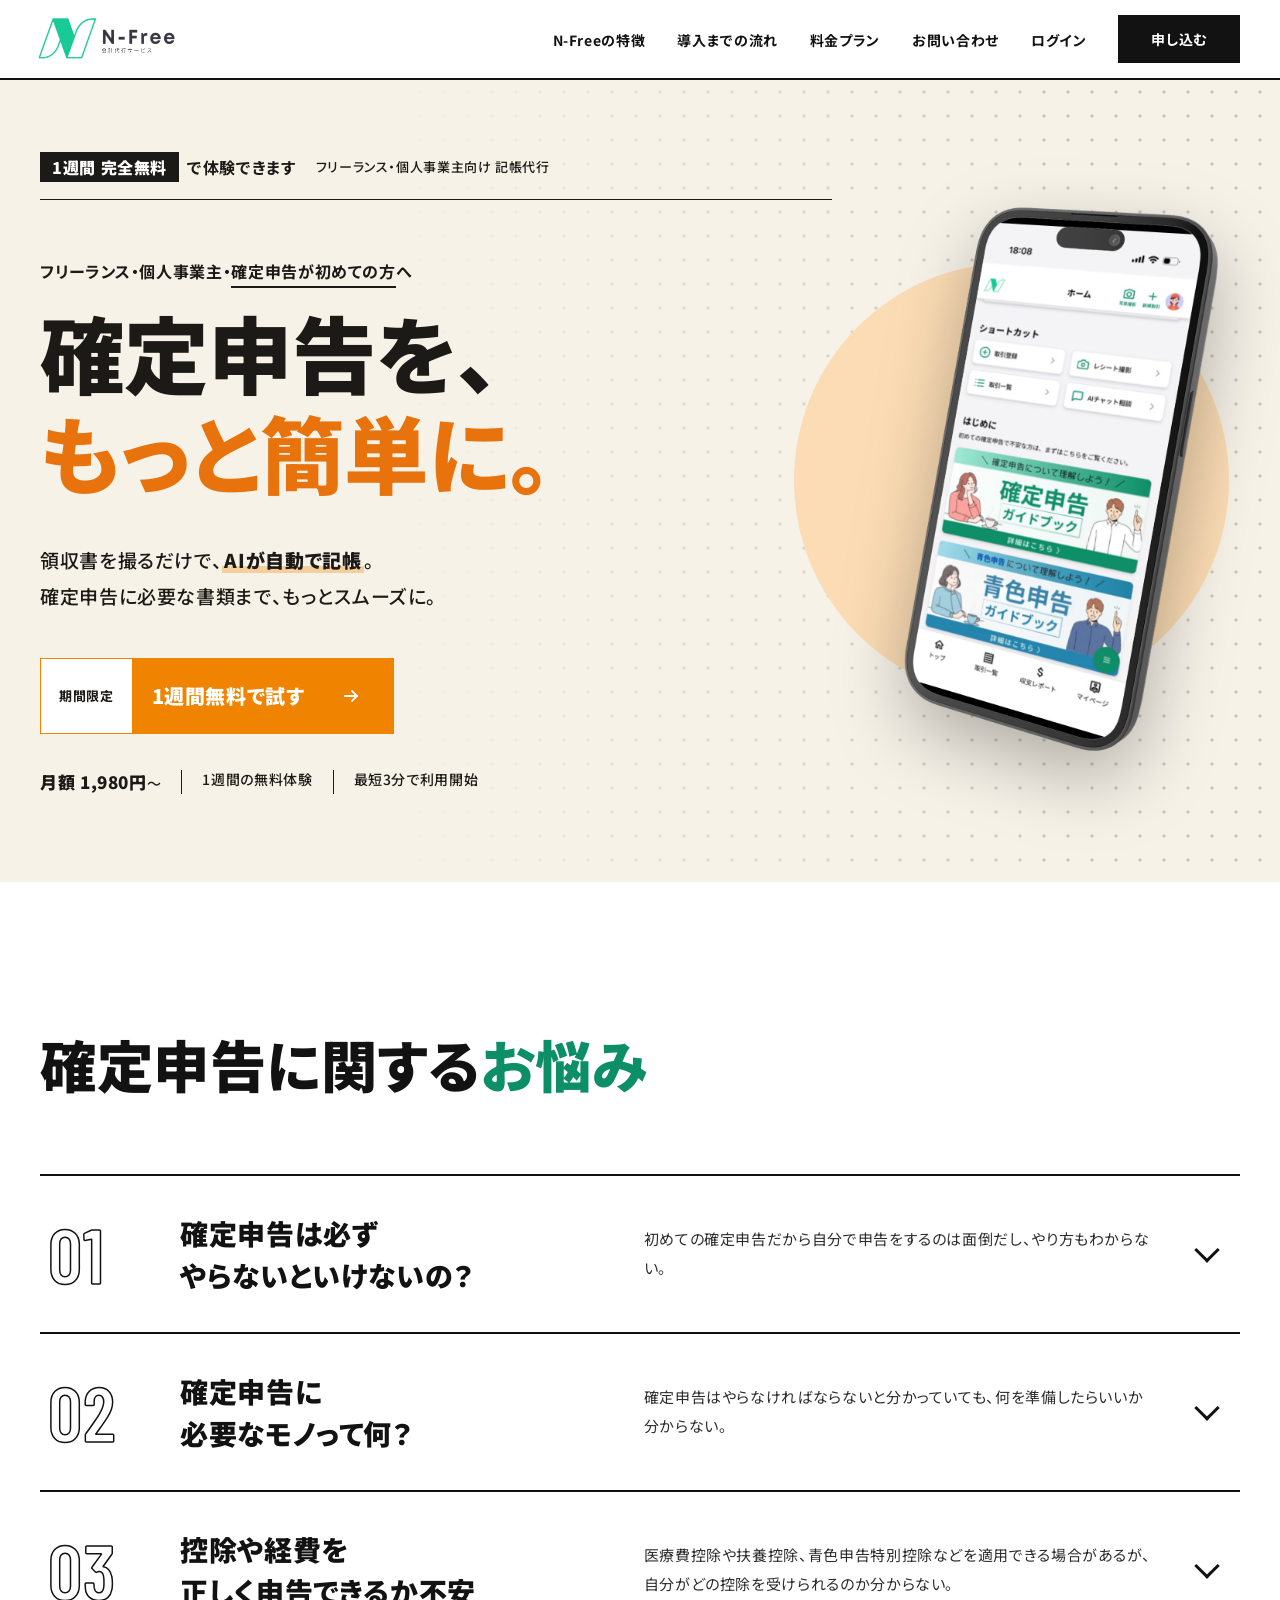
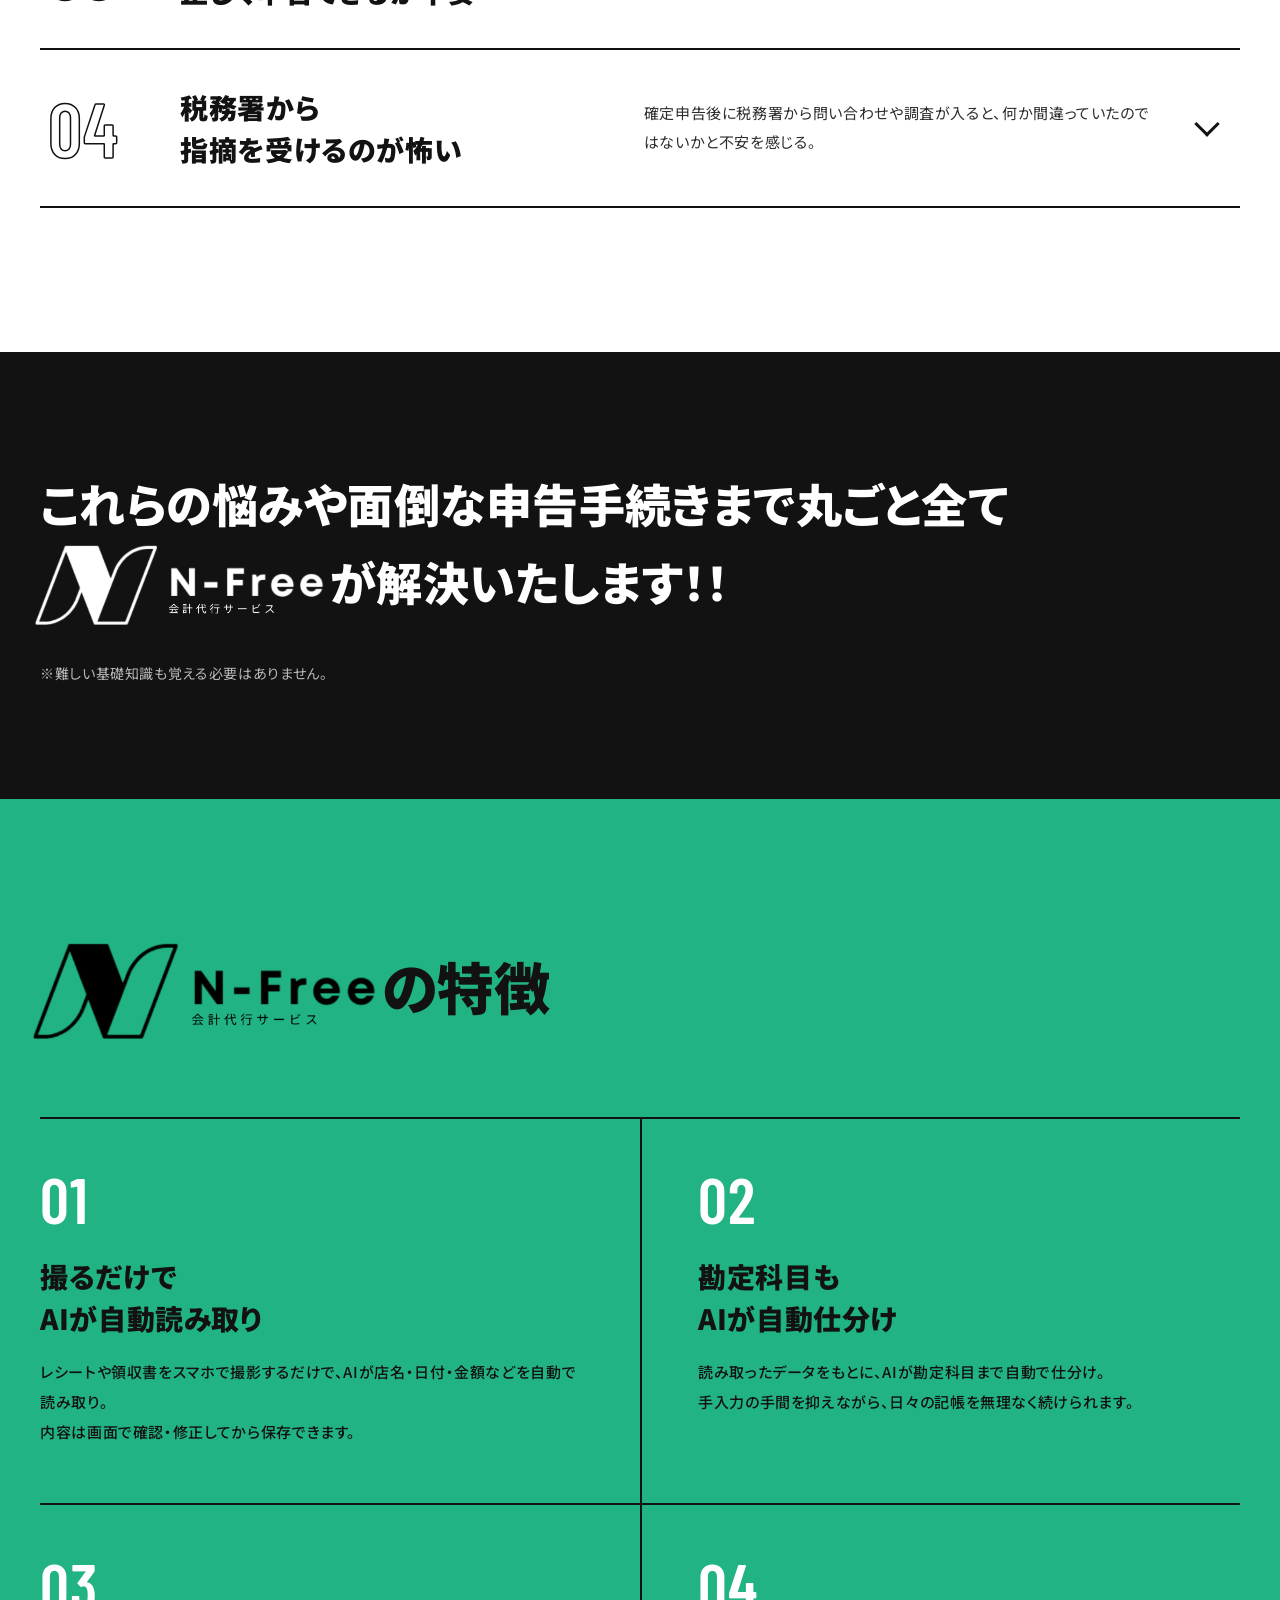
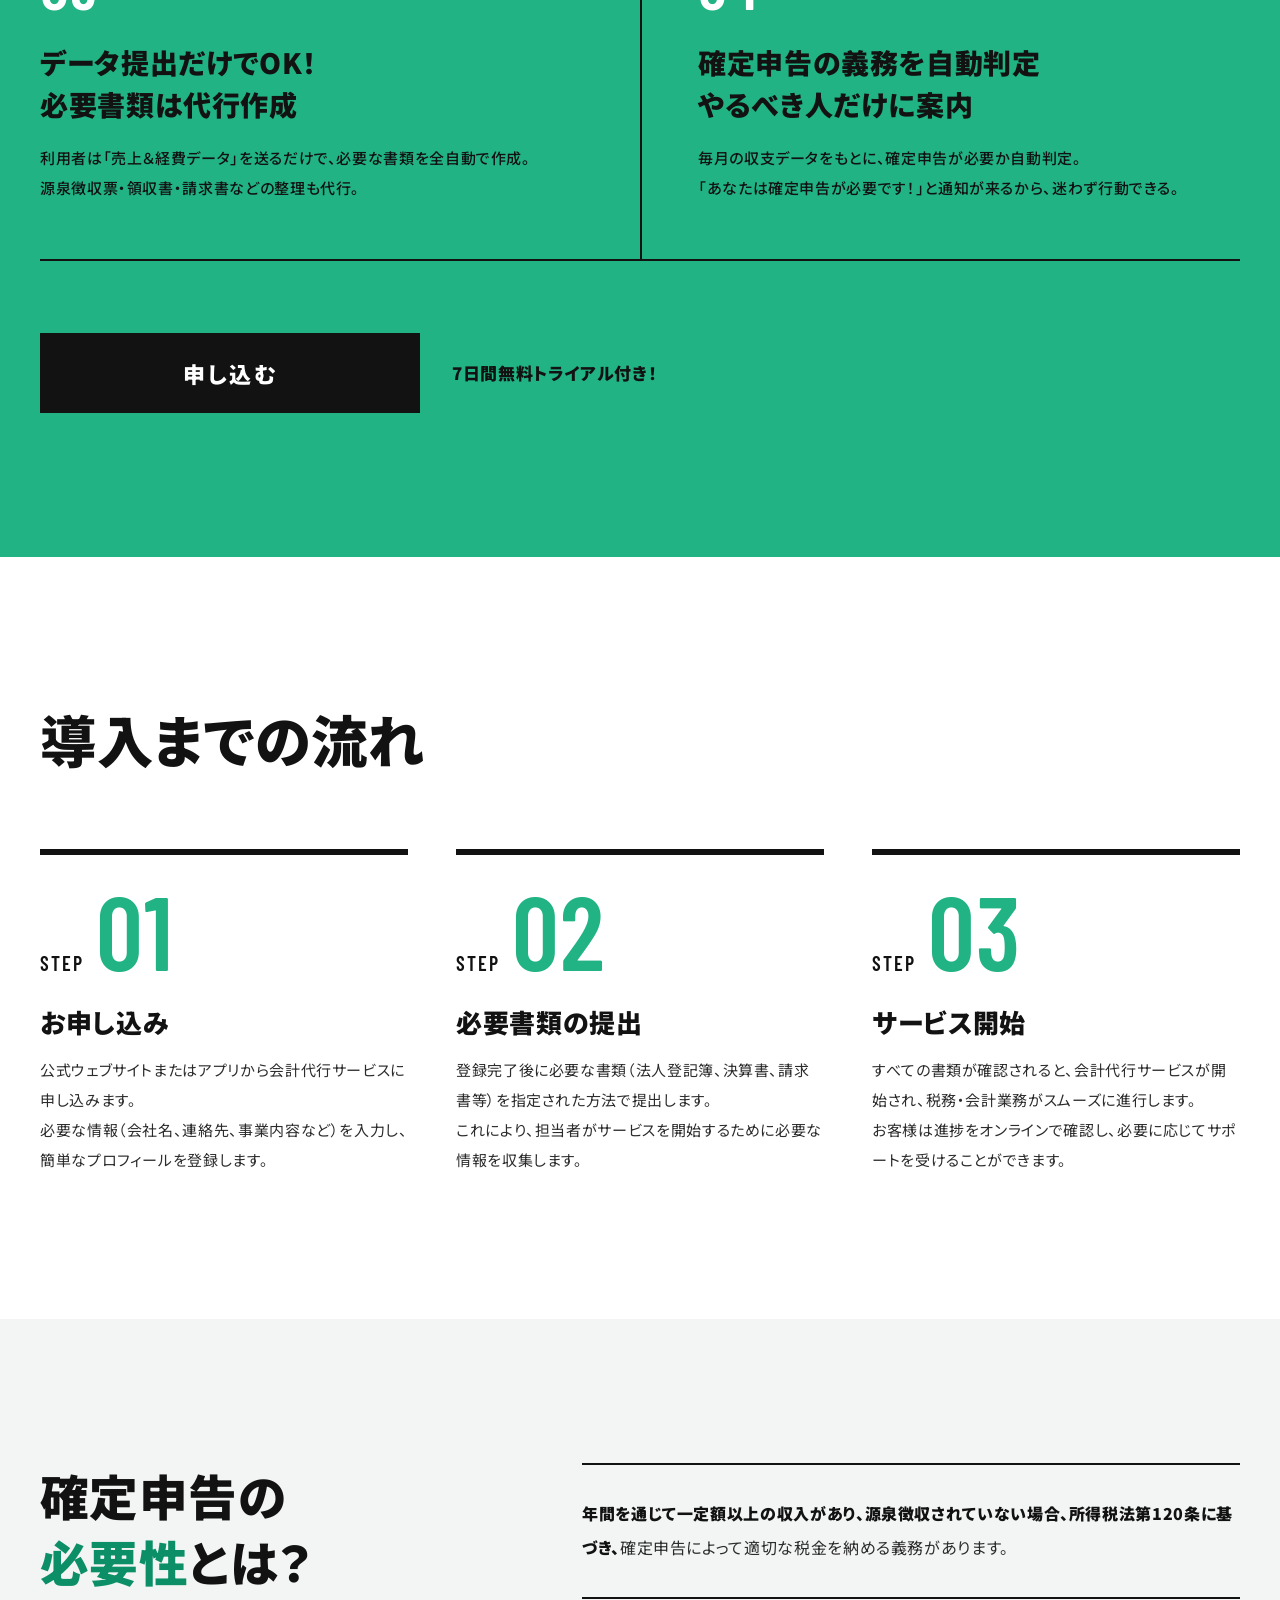
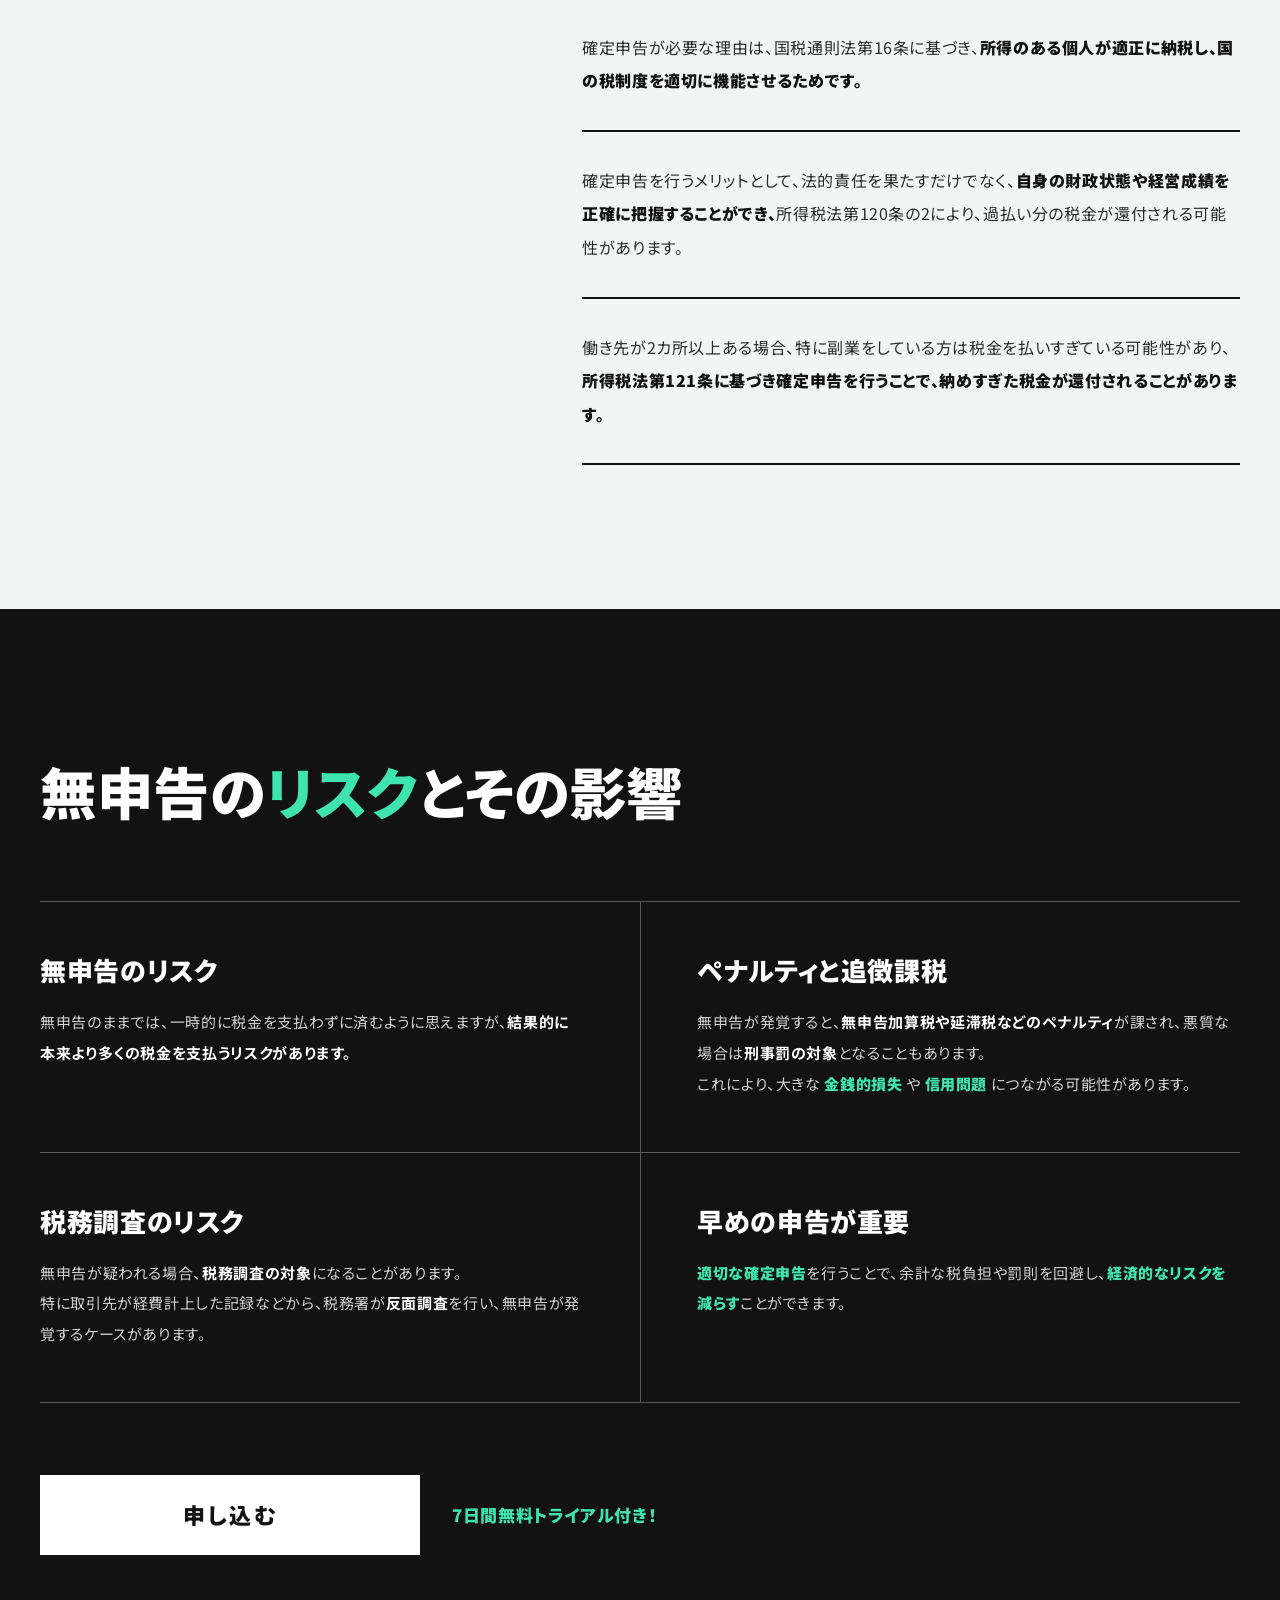
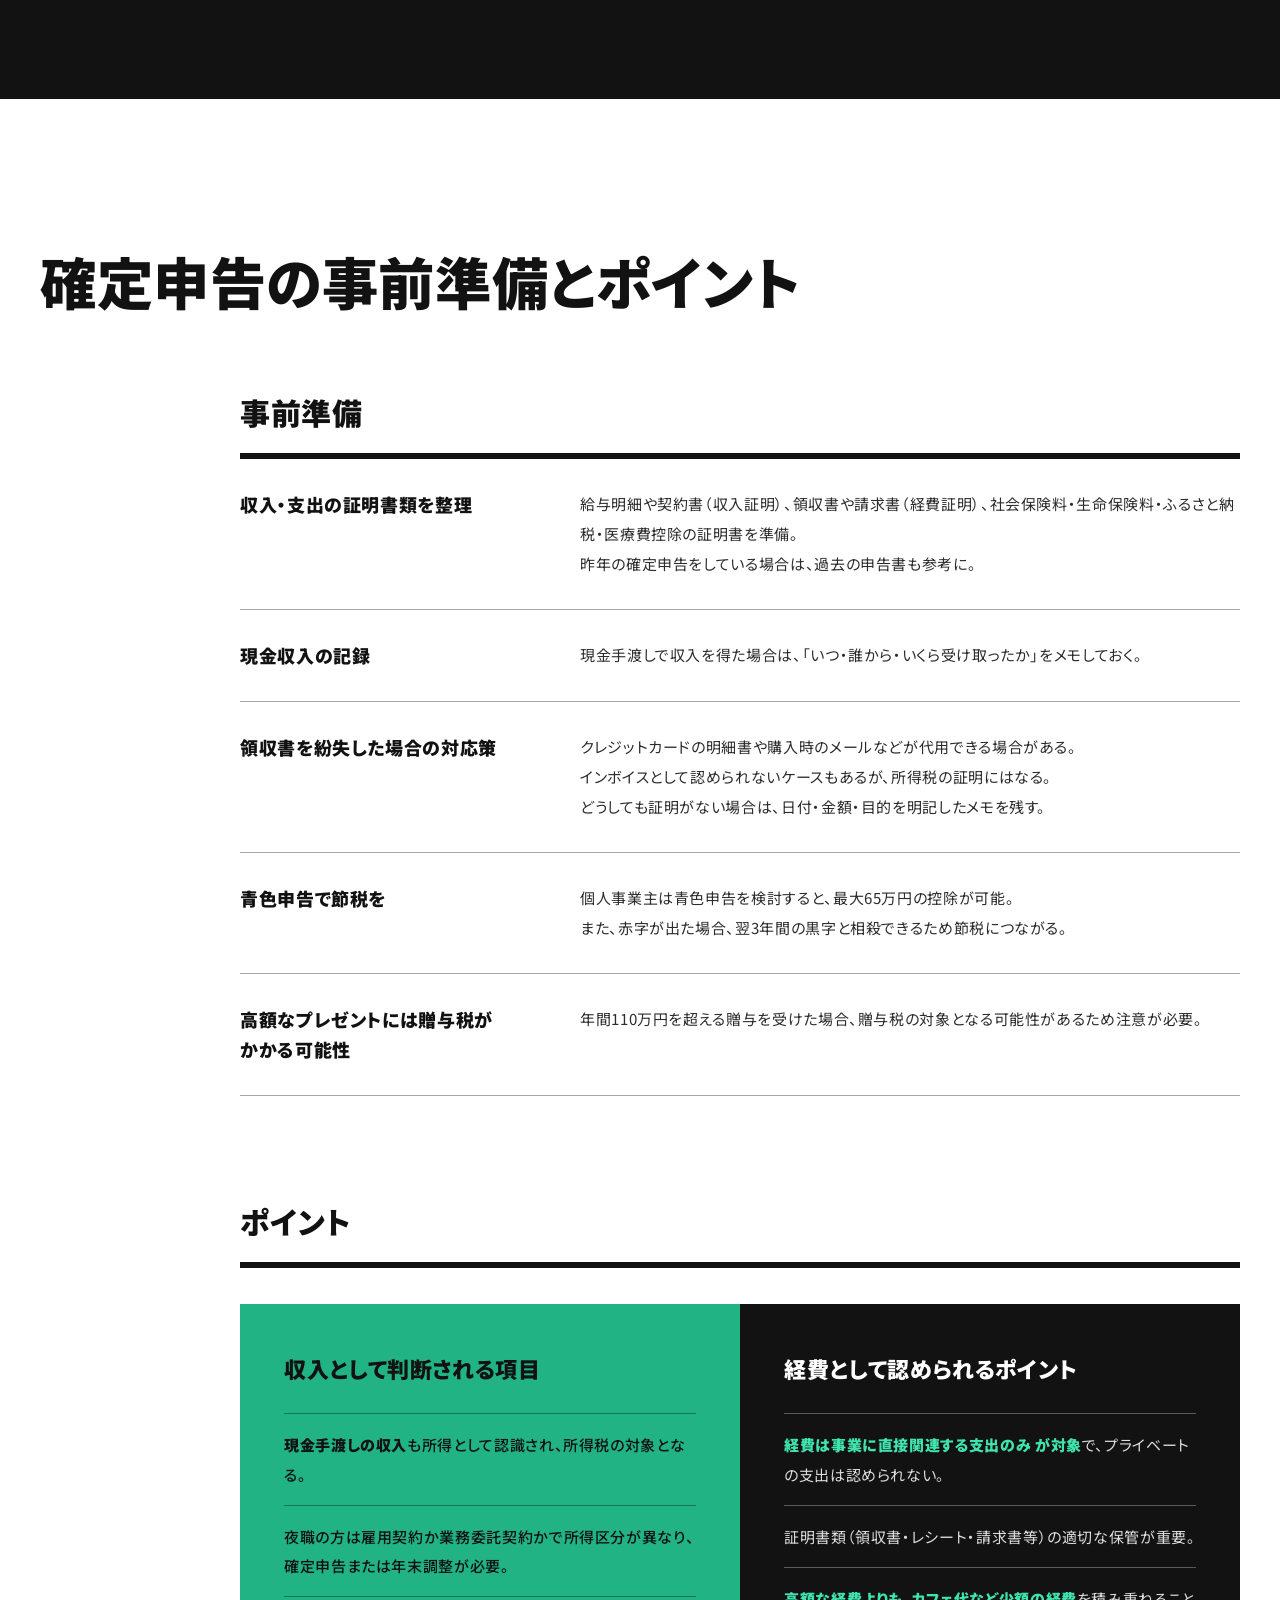
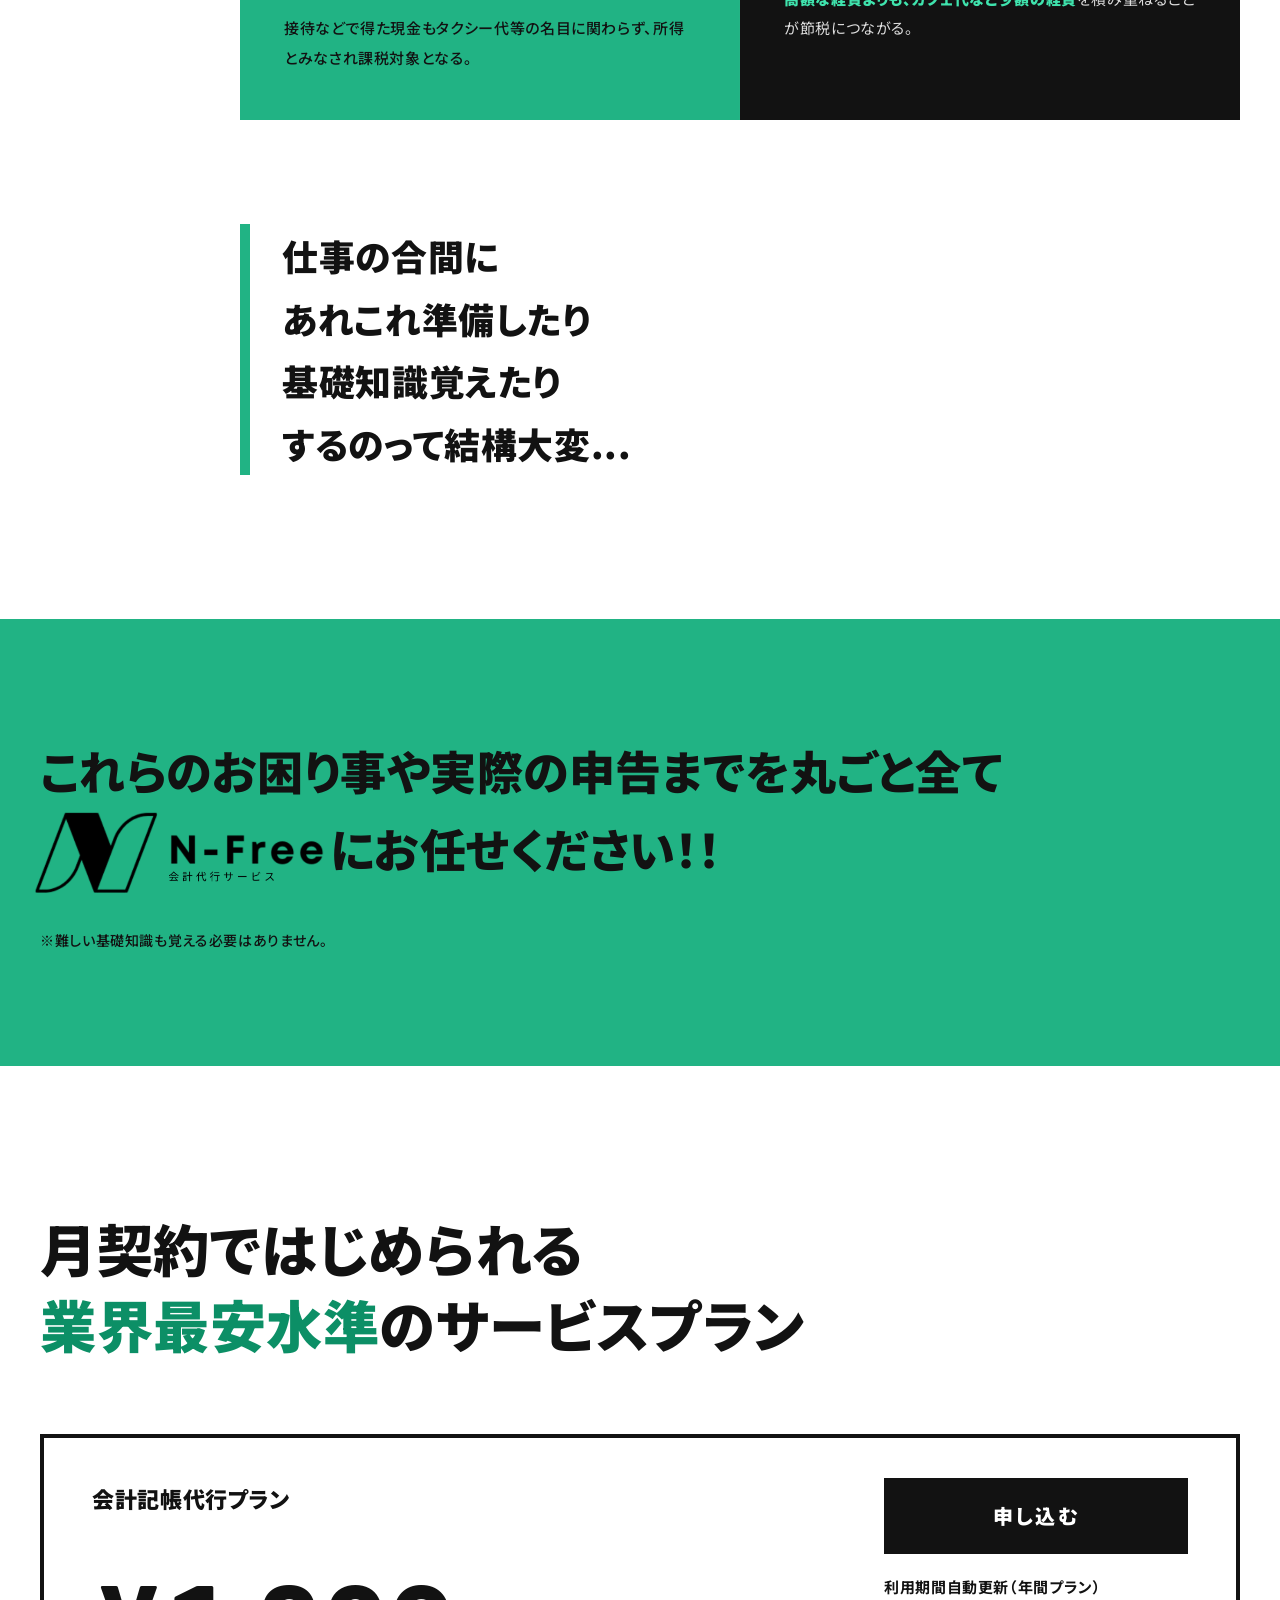
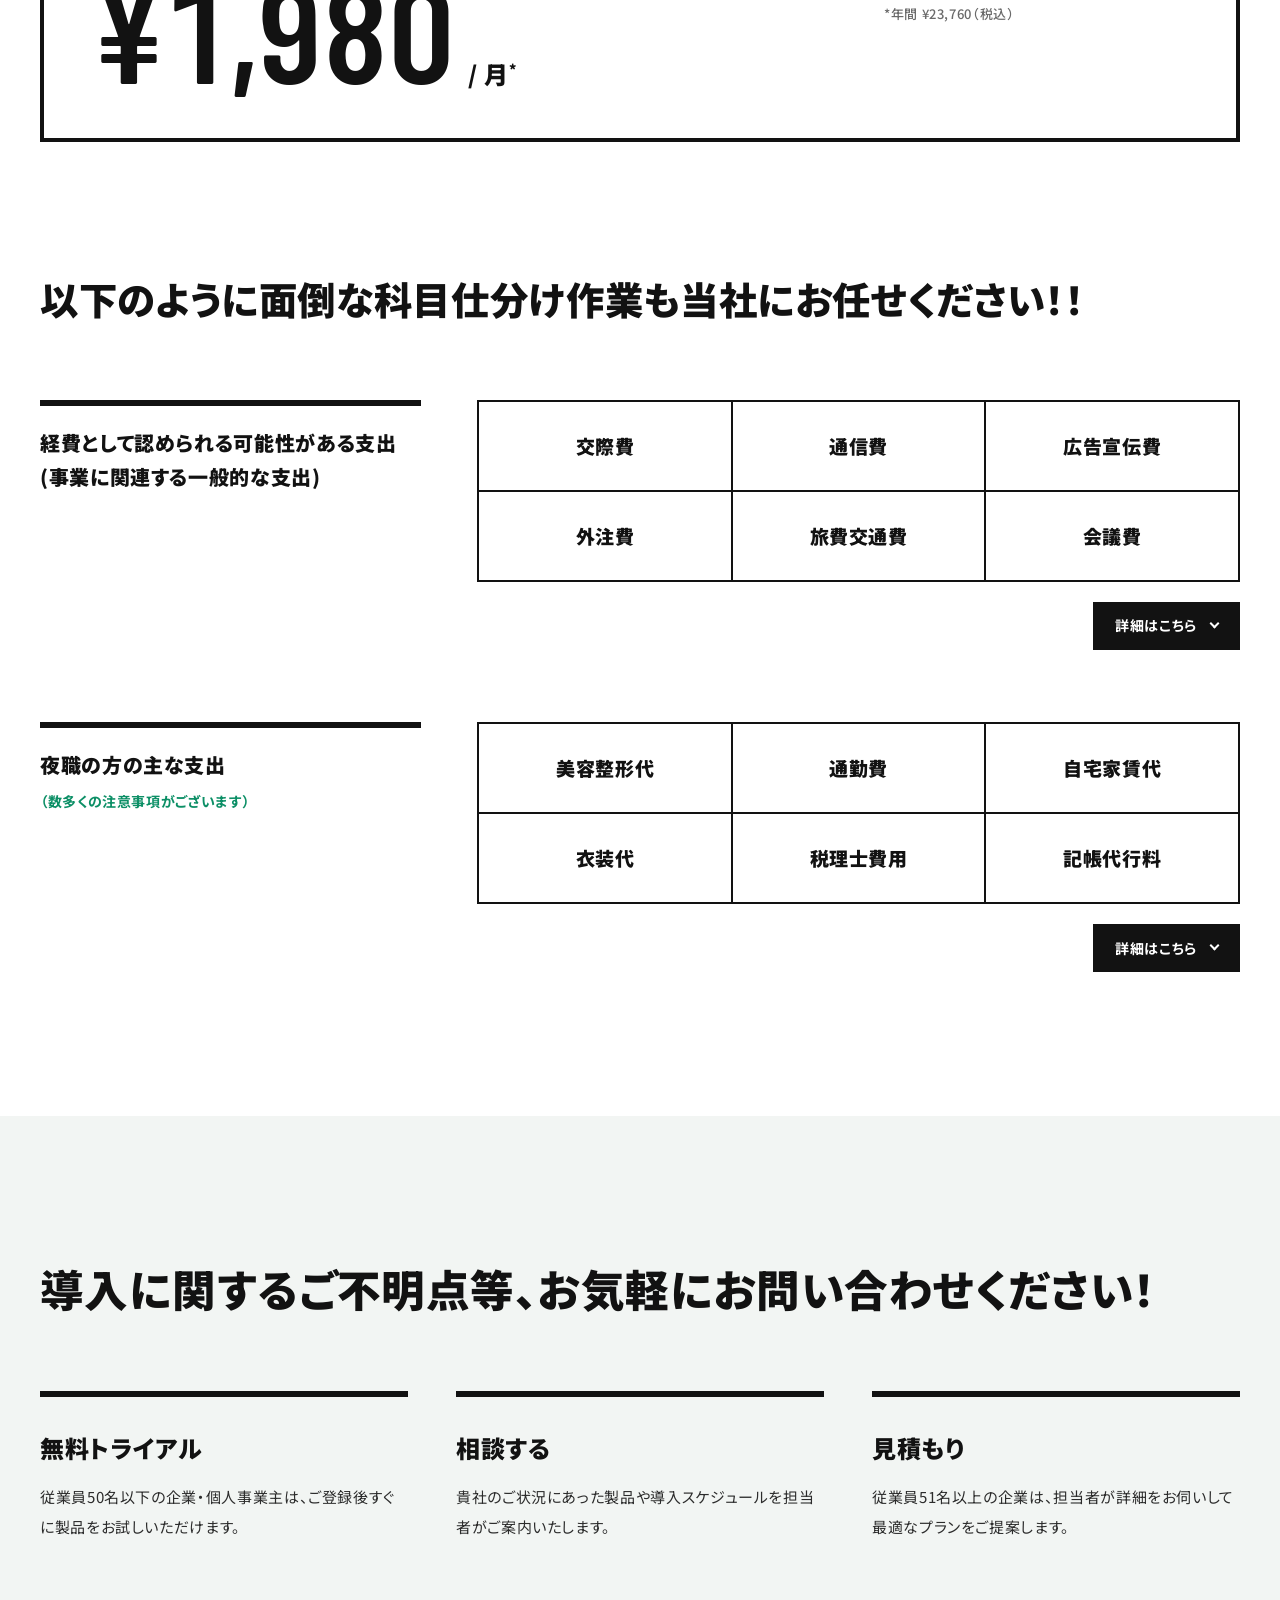
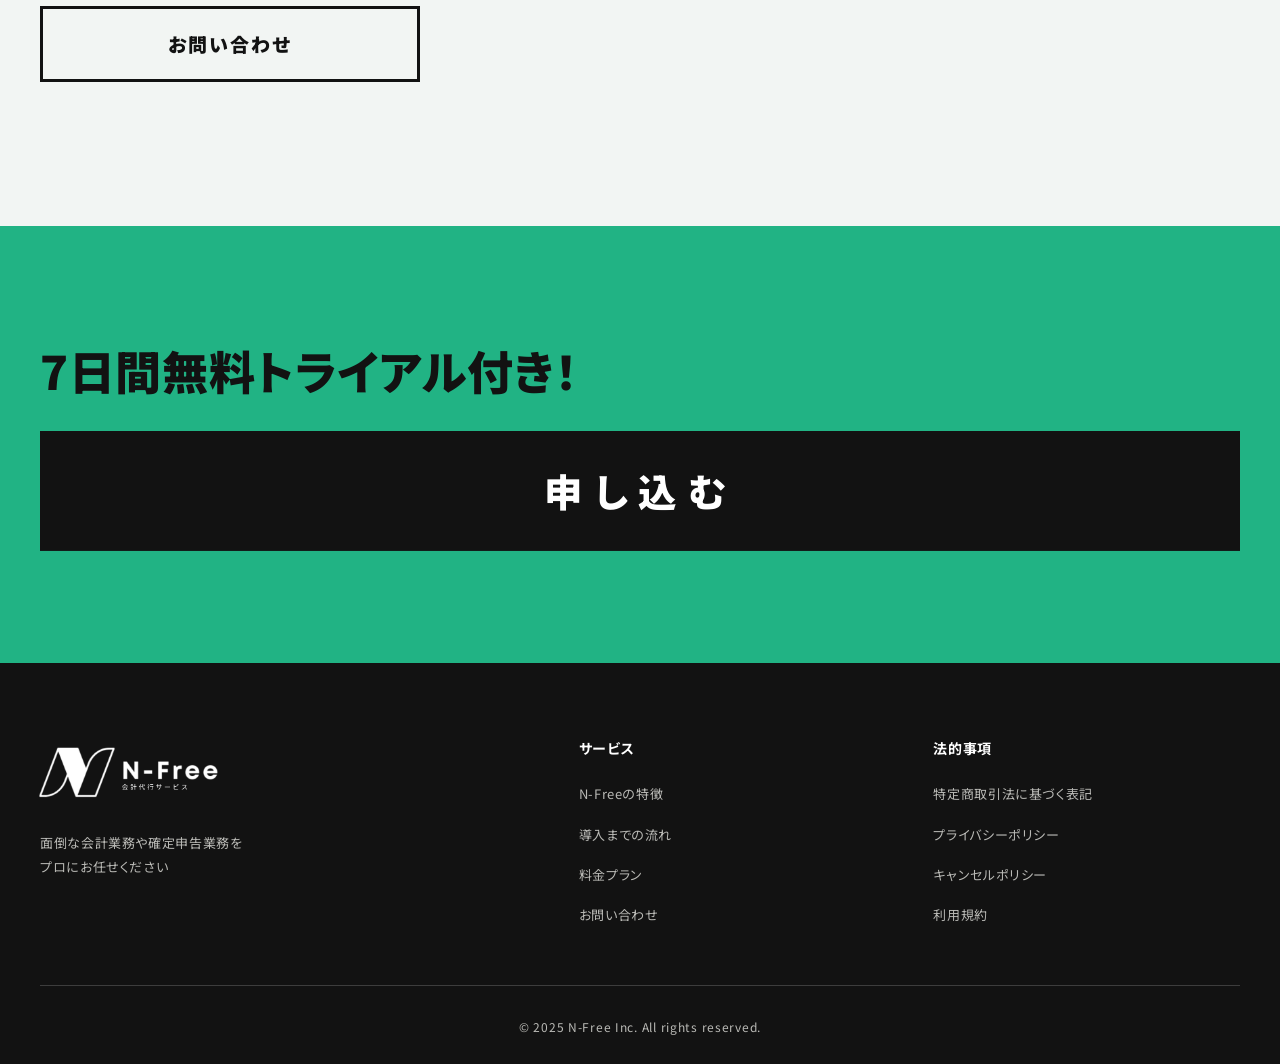
==== commit 23351b10: "トップを静かな動きの案6（アイボリー × オレンジ）に作り直し お悩みセクション以降は 6 案共通。  Co-Authored-By: Claude Fable 5.2 <noreply@anthro" ====
--- a/index.html
+++ b/index.html
@@ -1,409 +1,517 @@
 <!DOCTYPE html>
 <html lang="ja">
+
 <head>
-<meta charset="UTF-8">
-<meta name="robots" content="noindex, nofollow">
-<meta name="viewport" content="width=device-width, initial-scale=1.0">
-<title>N-Free 記帳代行サービス</title>
-<link rel="icon" href="image/favicon.ico" type="image/x-icon">
-<link rel="preconnect" href="https://fonts.googleapis.com">
-<link rel="preconnect" href="https://fonts.gstatic.com" crossorigin>
-<link href="https://fonts.googleapis.com/css2?family=IBM+Plex+Mono:wght@500;600&family=IBM+Plex+Sans+JP:wght@400;500;600;700&display=swap" rel="stylesheet">
-<link rel="stylesheet" href="css/main.css">
+    <meta charset="UTF-8">
+    <meta name="viewport" content="width=device-width, initial-scale=1.0">
+    <meta name="robots" content="noindex, nofollow">
+    <link rel="preconnect" href="https://fonts.googleapis.com">
+    <link rel="preconnect" href="https://fonts.gstatic.com" crossorigin>
+    <link rel="stylesheet" href="https://fonts.googleapis.com/css2?family=Noto+Sans+JP:wght@400;500;700;900&family=Barlow+Condensed:wght@500;600&display=swap">
+    <script>document.documentElement.classList.add('js');setTimeout(function(){if(!window.__rv)document.documentElement.classList.remove('js')},3000);</script>
+    <title>N-Free 記帳代行サービス</title>
+    <link rel="icon" href="image/favicon.ico" type="image/x-icon">
+    <link rel="stylesheet" href="style.css">
+    <link rel="stylesheet" href="https://cdnjs.cloudflare.com/ajax/libs/font-awesome/6.5.1/css/all.min.css">
+    <script src="https://code.jquery.com/jquery-3.6.0.min.js"></script>
 </head>
+
 <body>
-
-<svg width="0" height="0" style="position:absolute" aria-hidden="true">
-  <defs>
-    <symbol id="i-receipt" viewBox="0 0 48 48"><path d="M12 6h24v36l-4-3-4 3-4-3-4 3-4-3-4 3z"/><path d="M17 15h14M17 21h14M17 27h8M27 27h4M17 33h8M27 33h4"/></symbol>
-    <symbol id="i-tags" viewBox="0 0 48 48"><rect x="6" y="9" width="36" height="8" rx="2"/><rect x="6" y="20" width="36" height="8" rx="2"/><rect x="6" y="31" width="36" height="8" rx="2"/><path d="M11 13h6M11 24h6M11 35h6"/></symbol>
-    <symbol id="i-docs" viewBox="0 0 48 48"><path d="M14 10h16l8 8v24H14z"/><path d="M30 10v8h8"/><path d="M10 14v32h22"/><path d="M19 26h14M19 31h14M19 36h9"/></symbol>
-    <symbol id="i-bell" viewBox="0 0 48 48"><path d="M14 33V22a10 10 0 0 1 20 0v11l3 4H11z"/><path d="M20 40a4 4 0 0 0 8 0"/><path d="M24 8v4"/></symbol>
-    <symbol id="i-q" viewBox="0 0 48 48"><circle cx="24" cy="24" r="17"/><path d="M19 19a5 5 0 1 1 7 4.6c-1.3.6-2 1.6-2 3V28"/><path d="M24 33v1"/></symbol>
-    <symbol id="i-box" viewBox="0 0 48 48"><path d="M8 16l16-8 16 8v18l-16 8-16-8z"/><path d="M8 16l16 8 16-8M24 24v18"/></symbol>
-    <symbol id="i-calc" viewBox="0 0 48 48"><rect x="11" y="6" width="26" height="36" rx="3"/><rect x="16" y="11" width="16" height="7"/><path d="M17 25h2M23 25h2M29 25h2M17 31h2M23 31h2M29 31h2M17 37h2M23 37h2M29 37h2"/></symbol>
-    <symbol id="i-office" viewBox="0 0 48 48"><path d="M8 42h32M12 42V18h24v24M10 18l14-10 14 10"/><path d="M18 24v12M24 24v12M30 24v12"/></symbol>
-    <symbol id="i-chat" viewBox="0 0 48 48"><path d="M8 10h32v22H20l-8 7v-7H8z"/><path d="M15 19h18M15 25h11"/></symbol>
-    <symbol id="i-calendar" viewBox="0 0 48 48"><rect x="7" y="10" width="34" height="30" rx="3"/><path d="M7 19h34M16 6v8M32 6v8M14 26h4M22 26h4M30 26h4M14 33h4M22 33h4"/></symbol>
-    <symbol id="i-doc-yen" viewBox="0 0 48 48"><path d="M12 6h18l8 8v28H12z"/><path d="M30 6v8h8"/><path d="M19 20l5 7 5-7M24 27v9M19 30h10"/></symbol>
-  </defs>
-</svg>
-
-<header class="hd">
-  <div class="hd__in">
-    <a href="index.html" class="hd__logo"><img src="image/logo-tight.png" alt="N-Free"></a>
-    <nav class="hd__nav" aria-label="メインメニュー">
-      <a href="index.html#sec03">N-Freeの特徴</a>
-      <a href="index.html#sec08">導入までの流れ</a>
-      <a href="index.html#sec07">料金プラン</a>
-      <a href="contact.html">お問い合わせ</a>
-    </nav>
-    <div class="hd__act">
-      <a href="https://app.n-free.jp" target="_blank" rel="noopener" class="hd__login">ログイン</a>
-      <a href="https://app.n-free.jp/signup" target="_blank" rel="noopener" class="btn btn--sm">申し込む</a>
-    </div>
-    <button class="hd__burger" type="button" aria-expanded="false" aria-controls="spnav" aria-label="メニューを開く"><span></span><span></span><span></span></button>
-  </div>
-  <nav class="spnav" id="spnav" aria-label="メニュー">
-    <a href="index.html#sec03">N-Freeの特徴</a>
-    <a href="index.html#sec08">導入までの流れ</a>
-    <a href="index.html#sec07">料金プラン</a>
-    <a href="contact.html">お問い合わせ</a>
-    <a href="https://app.n-free.jp" target="_blank" rel="noopener">ログイン</a>
-    <a href="https://app.n-free.jp/signup" target="_blank" rel="noopener" class="btn">申し込む</a>
-  </nav>
-</header>
-
-<main>
-  <!-- HERO -->
-  <section class="hero" id="sec01">
-    <div class="wrap hero__grid">
-      <div class="hero__copy">
-        <a href="https://app.n-free.jp/signup" target="_blank" rel="noopener" class="hero__promo">
-          <span class="hero__promo-badge"><strong>1週間 完全無料</strong>で体験できます</span>
-          <span class="hero__promo-sub">フリーランス・個人事業主向け 記帳代行</span>
-        </a>
-        <p class="hero__eyebrow">フリーランス・個人事業主・<em>確定申告が初めての方</em>へ</p>
-        <h1 class="hero__title">確定申告を、<br><span>もっと簡単に。</span></h1>
-        <p class="hero__lead">領収書を撮るだけで、<strong>AIが自動で記帳</strong>。<br>確定申告に必要な書類まで、もっとスムーズに。</p>
-        <a href="https://app.n-free.jp/signup" target="_blank" rel="noopener" class="btn btn--lg"><span class="btn__tag">期間限定</span>1週間無料で試す<svg width="18" height="18" viewBox="0 0 20 20" aria-hidden="true"><path d="M4 10h12m-5-5l5 5-5 5" stroke="currentColor" stroke-width="2" fill="none"/></svg></a>
-        <ul class="hero__meta">
-          <li><strong>月額 <span class="count" data-to="1980">1,980</span>円</strong>〜</li>
-          <li>1週間の無料体験</li>
-          <li>最短3分で利用開始</li>
-        </ul>
-      </div>
-      <div class="hero__diagram" aria-hidden="true">
-        <svg class="dg" viewBox="0 0 640 500">
-          <defs><clipPath id="scr"><rect x="241" y="96" width="158" height="309" rx="18"/></clipPath></defs>
-          <g class="dg__lines">
-            <path id="p1" d="M132 116 H232" pathLength="1"/>
-            <path id="p2" d="M408 116 H508" pathLength="1"/>
-            <path id="p3" d="M554 162 V338" pathLength="1"/>
-            <path id="p4" d="M508 384 H408" pathLength="1"/>
-            <path id="p5" d="M232 384 H132" pathLength="1"/>
-          </g>
-          <g class="dg__dots">
-            <circle r="4"><animateMotion dur="1.6s" repeatCount="indefinite" begin="1.6s"><mpath href="#p1"/></animateMotion></circle>
-            <circle r="4"><animateMotion dur="1.6s" repeatCount="indefinite" begin="2s"><mpath href="#p2"/></animateMotion></circle>
-            <circle r="4"><animateMotion dur="2.2s" repeatCount="indefinite" begin="2.4s"><mpath href="#p3"/></animateMotion></circle>
-            <circle r="4"><animateMotion dur="1.6s" repeatCount="indefinite" begin="2.8s"><mpath href="#p4"/></animateMotion></circle>
-            <circle r="4"><animateMotion dur="1.6s" repeatCount="indefinite" begin="3.2s"><mpath href="#p5"/></animateMotion></circle>
-          </g>
-          <g class="dg__phone">
-            <rect x="232" y="87" width="176" height="327" rx="26" class="frame"/>
-            <image href="image/app-screen-home.png" x="241" y="96" width="158" height="309" preserveAspectRatio="xMidYMin slice" clip-path="url(#scr)"/>
-          </g>
-          <g class="dg__node n1"><rect x="40" y="70" width="92" height="92" rx="16"/><use href="#i-receipt" x="62" y="92" width="48" height="48"/></g>
-          <g class="dg__node n2"><rect x="508" y="70" width="92" height="92" rx="16"/><use href="#i-tags" x="530" y="92" width="48" height="48"/></g>
-          <g class="dg__node n3"><rect x="508" y="338" width="92" height="92" rx="16"/><use href="#i-docs" x="530" y="360" width="48" height="48"/></g>
-          <g class="dg__node n4 is-key"><rect x="40" y="338" width="92" height="92" rx="16"/><use href="#i-bell" x="62" y="360" width="48" height="48"/></g>
-        </svg>
-      </div>
-    </div>
-  </section>
-
-  <!-- PROBLEMS -->
-  <section class="sec" id="sec02">
-    <div class="wrap">
-      <h2 class="h2 rv">確定申告に関する<span class="hl">お悩み</span></h2>
-      <div class="cards4">
-        <a class="pc rv" href="index.html#sec04">
-          <svg class="ic"><use href="#i-q"/></svg>
-          <h3>確定申告は必ず<br>やらないといけないの？</h3>
-          <p>初めての確定申告だから自分で申告をするのは面倒だし、やり方もわからない。</p>
-        </a>
-        <a class="pc rv" href="index.html#sec06">
-          <svg class="ic"><use href="#i-box"/></svg>
-          <h3>確定申告に<br>必要なモノって何？</h3>
-          <p>確定申告はやらなければならないと分かっていても、何を準備したらいいか分からない。</p>
-        </a>
-        <a class="pc rv" href="index.html#sec05">
-          <svg class="ic"><use href="#i-calc"/></svg>
-          <h3>控除や経費を<br>正しく申告できるか不安</h3>
-          <p>医療費控除や扶養控除、青色申告特別控除などを適用できる場合があるが、自分がどの控除を受けられるのか分からない。</p>
-        </a>
-        <a class="pc rv" href="index.html#sec07">
-          <svg class="ic"><use href="#i-office"/></svg>
-          <h3>税務署から<br>指摘を受けるのが怖い</h3>
-          <p>確定申告後に税務署から問い合わせや調査が入ると、何か間違っていたのではないかと不安を感じる。</p>
-        </a>
-      </div>
-      <div class="converge rv" aria-hidden="true">
-        <svg viewBox="0 0 1000 120" preserveAspectRatio="none"><path d="M125 0 C125 60 500 40 500 120" pathLength="1"/><path d="M375 0 C375 60 500 60 500 120" pathLength="1"/><path d="M625 0 C625 60 500 60 500 120" pathLength="1"/><path d="M875 0 C875 60 500 40 500 120" pathLength="1"/></svg>
-      </div>
-      <div class="solve rv">
-        <p class="solve__l1">これらの悩みや面倒な申告手続きまで丸ごと全て</p>
-        <p class="solve__l2"><img src="image/logo-tight.png" alt="N-Free">が解決いたします！！</p>
-        <p class="solve__note">※難しい基礎知識も覚える必要はありません。</p>
-      </div>
-    </div>
-  </section>
-
-  <!-- FEATURES pipeline -->
-  <section class="sec sec--gray" id="sec03">
-    <div class="wrap">
-      <h2 class="h2 h2--logo rv"><img src="image/logo-tight.png" alt="N-Free">の特徴</h2>
-      <div class="pipe">
-        <div class="pipe__track" aria-hidden="true"><span class="pipe__fill"></span><span class="pipe__dot"></span></div>
-        <article class="pipe__item rv">
-          <div class="pipe__node"><svg><use href="#i-receipt"/></svg><span class="pipe__idx">01</span></div>
-          <h3>撮るだけで<br>AIが自動読み取り</h3>
-          <p>レシートや領収書をスマホで撮影するだけで、AIが店名・日付・金額などを自動で読み取り。<br>内容は画面で確認・修正してから保存できます。</p>
-        </article>
-        <article class="pipe__item rv">
-          <div class="pipe__node"><svg><use href="#i-tags"/></svg><span class="pipe__idx">02</span></div>
-          <h3>勘定科目も<br>AIが自動仕分け</h3>
-          <p>読み取ったデータをもとに、AIが勘定科目まで自動で仕分け。<br>手入力の手間を抑えながら、日々の記帳を無理なく続けられます。</p>
-        </article>
-        <article class="pipe__item rv">
-          <div class="pipe__node"><svg><use href="#i-docs"/></svg><span class="pipe__idx">03</span></div>
-          <h3>データ提出だけでOK！<br>必要書類は代行作成</h3>
-          <p>利用者は「売上＆経費データ」を送るだけで、必要な書類を全自動で作成。<br>源泉徴収票・領収書・請求書などの整理も代行。</p>
-        </article>
-        <article class="pipe__item rv">
-          <div class="pipe__node is-key"><svg><use href="#i-bell"/></svg><span class="pipe__idx">04</span></div>
-          <h3>確定申告の義務を自動判定<br>やるべき人だけに案内</h3>
-          <p>毎月の収支データをもとに、確定申告が必要か自動判定。<br>「あなたは確定申告が必要です！」と通知が来るから、迷わず行動できる。</p>
-        </article>
-      </div>
-      <div class="cta"><span class="balloon">7日間無料トライアル付き！</span><a href="https://app.n-free.jp/signup" target="_blank" rel="noopener" class="btn btn--lg">申し込む</a></div>
-    </div>
-  </section>
-
-  <!-- FLOW timeline -->
-  <section class="sec" id="sec08">
-    <div class="wrap flowwrap">
-      <h2 class="h2 rv">導入までの流れ</h2>
-      <ol class="tl">
-        <li class="tl__rail" aria-hidden="true"><span></span></li>
-        <li class="tl__item">
-          <div class="tl__mark"><span>STEP</span><b>01</b></div>
-          <div class="tl__body rv">
-            <svg class="ic"><use href="#i-chat"/></svg>
-            <h3>お申し込み</h3>
-            <p>公式ウェブサイトまたはアプリから会計代行サービスに申し込みます。<br>必要な情報（会社名、連絡先、事業内容など）を入力し、簡単なプロフィールを登録します。</p>
-          </div>
-        </li>
-        <li class="tl__item">
-          <div class="tl__mark"><span>STEP</span><b>02</b></div>
-          <div class="tl__body rv">
-            <svg class="ic"><use href="#i-docs"/></svg>
-            <h3>必要書類の提出</h3>
-            <p>登録完了後に必要な書類（法人登記簿、決算書、請求書等）を指定された方法で提出します。<br>これにより、担当者がサービスを開始するために必要な情報を収集します。</p>
-          </div>
-        </li>
-        <li class="tl__item">
-          <div class="tl__mark"><span>STEP</span><b>03</b></div>
-          <div class="tl__body rv">
-            <svg class="ic"><use href="#i-calendar"/></svg>
-            <h3>サービス開始</h3>
-            <p>すべての書類が確認されると、会計代行サービスが開始され、税務・会計業務がスムーズに進行します。<br>お客様は進捗をオンラインで確認し、必要に応じてサポートを受けることができます。</p>
-          </div>
-        </li>
-      </ol>
-    </div>
-  </section>
-
-  <!-- NECESSITY -->
-  <section class="sec sec--deep" id="sec04">
-    <div class="wrap">
-      <h2 class="h2 rv">確定申告の<span class="hl">必要性</span>とは？</h2>
-      <ol class="law">
-        <li class="rv"><strong>年間を通じて一定額以上の収入があり、源泉徴収されていない場合、所得税法第120条に基づき、</strong>確定申告によって適切な税金を納める義務があります。</li>
-        <li class="rv">確定申告が必要な理由は、国税通則法第16条に基づき、<strong>所得のある個人が適正に納税し、国の税制度を適切に機能させるためです。</strong></li>
-        <li class="rv">確定申告を行うメリットとして、法的責任を果たすだけでなく、<strong>自身の財政状態や経営成績を正確に把握することができ、</strong>所得税法第120条の2により、過払い分の税金が還付される可能性があります。</li>
-        <li class="rv">働き先が2カ所以上ある場合、特に副業をしている方は税金を払いすぎている可能性があり、<strong>所得税法第121条に基づき確定申告を行うことで、納めすぎた税金が還付されることがあります。</strong></li>
-      </ol>
-    </div>
-  </section>
-
-  <!-- RISK escalation -->
-  <section class="sec" id="sec05">
-    <div class="wrap">
-      <h2 class="h2 rv">無申告の<span class="hl">リスク</span>とその影響</h2>
-      <div class="esc">
-        <div class="esc__item rv">
-          <div class="esc__bar" style="--h:28%" aria-hidden="true"></div>
-          <h3>無申告のリスク</h3>
-          <p>無申告のままでは、一時的に税金を支払わずに済むように思えますが、<strong>結果的に本来より多くの税金を支払うリスクがあります。</strong></p>
+    <header>
+        <div class="container">
+            <div class="header-flex">
+                <div class="header-img">
+                    <a href="index.html"><img src="image/logo01.png" alt="N-Free"></a>
+                </div>
+                <nav>
+                    <ul class="header-list">
+                        <li><a href="index.html#sec03" class="list">N-Freeの特徴</a></li>
+                        <li><a href="index.html#sec08" class="list">導入までの流れ</a></li>
+                        <li><a href="index.html#sec07" class="list">料金プラン</a></li>
+                        <li><a href="contact.html" class="list">お問い合わせ</a></li>
+                        <li><a href="https://app.n-free.jp" class="list" target="_blank">ログイン</a></li>
+                    </ul>
+                </nav>
+                <div class="header-actions">
+                    <a href="https://app.n-free.jp" class="header-login" target="_blank">ログイン</a>
+                    <div class="header-link">
+                        <a href="https://app.n-free.jp/signup" target="_blank">
+                            <span>申し込む</span>
+                        </a>
+                    </div>
+                </div>
+                <div id="hamburger" class="hamburger">
+                    <span></span>
+                    <span></span>
+                    <span></span>
+                </div>
+            </div>
+            <div class="menu-overlay"></div>
+            <div class="hide-flex">
+                <nav>
+                    <ul class="hide-list">
+                        <li><a href="index.html#sec03" class="list">N-Freeの特徴</a></li>
+                        <li><a href="index.html#sec08" class="list">導入までの流れ</a></li>
+                        <li><a href="index.html#sec07" class="list">料金プラン</a></li>
+                        <li><a href="contact.html" class="list">お問い合わせ</a></li>
+                        <li><a href="https://app.n-free.jp" class="list" target="_blank">ログイン</a></li>
+                    </ul>
+                </nav>
+                <div class="hide-link">
+                    <a href="https://app.n-free.jp/signup" target="_blank">
+                        <span>申し込む</span>
+                    </a>
+                </div>
+            </div>
         </div>
-        <div class="esc__item rv">
-          <div class="esc__bar" style="--h:58%" aria-hidden="true"></div>
-          <h3>ペナルティと追徴課税</h3>
-          <p>無申告が発覚すると、<strong>無申告加算税や延滞税などのペナルティ</strong>が課され、悪質な場合は<strong>刑事罰の対象</strong>となることもあります。<br>これにより、大きな <em>金銭的損失</em> や <em>信用問題</em> につながる可能性があります。</p>
+    </header>
+    <main>
+
+        <section id="sec01" class="hero">
+            <div class="inner hero-inner">
+                <div class="hero-body">
+                    <a href="https://app.n-free.jp/signup" target="_blank" rel="noopener" class="hero-promo">
+                        <span class="hero-promo-headline"><strong>1週間 完全無料</strong>で体験できます</span>
+                        <span class="hero-promo-sub">フリーランス・個人事業主向け 記帳代行</span>
+                    </a>
+                    <p class="hero-eyebrow">フリーランス・個人事業主・<span class="hero-eyebrow-em">確定申告が初めての方</span>へ</p>
+                    <h1 class="hero-title">
+                        <span class="hero-title-line">確定申告を、</span>
+                        <span class="hero-title-line hero-title-accent">もっと簡単に。</span>
+                    </h1>
+                    <p class="hero-subtitle">
+                        領収書を撮るだけで、<strong>AIが自動で記帳</strong>。<br>
+                        確定申告に必要な書類まで、もっとスムーズに。
+                    </p>
+                    <div class="hero-cta">
+                        <a href="https://app.n-free.jp/signup" target="_blank" rel="noopener" class="btn btn-primary btn-hero">
+                            <span class="btn-tag">期間限定</span>
+                            <span class="btn-label">1週間無料で試す</span>
+                            <svg class="btn-arrow" width="20" height="20" viewBox="0 0 20 20" aria-hidden="true">
+                                <path d="M4 10h12m-5-5l5 5-5 5" stroke="currentColor" stroke-width="1.8" fill="none" stroke-linecap="square"/>
+                            </svg>
+                        </a>
+                    </div>
+                    <ul class="hero-meta" aria-label="サービス特徴">
+                        <li><strong>月額 1,980円</strong>〜</li>
+                        <li>1週間の無料体験</li>
+                        <li>最短3分で利用開始</li>
+                    </ul>
+                </div>
+                <div class="hero-visual">
+                    <img src="image/app-screen-home-left.png" alt="N-Free アプリのホーム画面" class="hero-app-image">
+                </div>
+            </div>
+        </section>
+
+        <section id="sec02" class="sec sec-problems">
+            <div class="inner">
+                <div class="sec-head">
+                    <h2 class="sec-title">確定申告に関する<strong class="mark">お悩み</strong></h2>
+                </div>
+                <ul class="problem-list">
+                    <li class="problem">
+                        <a href="index.html#sec04">
+                            <div class="problem-text">
+                                <h3>確定申告は必ず<br>やらないといけないの？</h3>
+                                <p>初めての確定申告だから自分で申告をするのは面倒だし、やり方もわからない。</p>
+                            </div>
+                        </a>
+                    </li>
+                    <li class="problem">
+                        <a href="index.html#sec06">
+                            <div class="problem-text">
+                                <h3>確定申告に<br>必要なモノって何？</h3>
+                                <p>確定申告はやらなければならないと分かっていても、何を準備したらいいか分からない。</p>
+                            </div>
+                        </a>
+                    </li>
+                    <li class="problem">
+                        <a href="index.html#sec05">
+                            <div class="problem-text">
+                                <h3>控除や経費を<br>正しく申告できるか不安</h3>
+                                <p>医療費控除や扶養控除、青色申告特別控除などを適用できる場合があるが、自分がどの控除を受けられるのか分からない。</p>
+                            </div>
+                        </a>
+                    </li>
+                    <li class="problem">
+                        <a href="index.html#sec07">
+                            <div class="problem-text">
+                                <h3>税務署から<br>指摘を受けるのが怖い</h3>
+                                <p>確定申告後に税務署から問い合わせや調査が入ると、何か間違っていたのではないかと不安を感じる。</p>
+                            </div>
+                        </a>
+                    </li>
+                </ul>
+            </div>
+            <div class="statement">
+                <div class="inner">
+                    <p class="statement-main">これらの悩みや面倒な申告手続きまで丸ごと全て<br><img src="image/features.png" alt="N-Free" class="statement-logo">が解決いたします！！</p>
+                    <p class="statement-note">※難しい基礎知識も覚える必要はありません。</p>
+                </div>
+            </div>
+        </section>
+
+        <section id="sec03" class="sec sec-features">
+            <div class="inner">
+                <div class="sec-head">
+                    <h2 class="sec-title"><img src="image/features.png" alt="N-Free" class="title-logo">の特徴</h2>
+                </div>
+                <ul class="feature-list">
+                    <li class="feature">
+                        <h3>撮るだけで<br>AIが自動読み取り</h3>
+                        <p>レシートや領収書をスマホで撮影するだけで、AIが店名・日付・金額などを自動で読み取り。<br>
+                            内容は画面で確認・修正してから保存できます。</p>
+                    </li>
+                    <li class="feature">
+                        <h3>勘定科目も<br>AIが自動仕分け</h3>
+                        <p>読み取ったデータをもとに、AIが勘定科目まで自動で仕分け。<br>
+                            手入力の手間を抑えながら、日々の記帳を無理なく続けられます。</p>
+                    </li>
+                    <li class="feature">
+                        <h3>データ提出だけでOK！<br>必要書類は代行作成</h3>
+                        <p>利用者は「売上＆経費データ」を送るだけで、必要な書類を全自動で作成。<br>
+                            源泉徴収票・領収書・請求書などの整理も代行。</p>
+                    </li>
+                    <li class="feature">
+                        <h3>確定申告の義務を自動判定<br>やるべき人だけに案内</h3>
+                        <p>毎月の収支データをもとに、確定申告が必要か自動判定。<br>
+                            「あなたは確定申告が必要です！」と通知が来るから、迷わず行動できる。</p>
+                    </li>
+                </ul>
+                <div class="cta">
+                    <p class="cta-note">7日間無料トライアル付き！</p>
+                    <a href="https://app.n-free.jp/signup" target="_blank" class="btn btn-primary btn-cta"><span>申し込む</span></a>
+                </div>
+            </div>
+        </section>
+
+        <section id="sec08" class="sec sec-flow">
+            <div class="inner">
+                <div class="sec-head">
+                    <h2 class="sec-title">導入までの流れ</h2>
+                </div>
+                <ol class="step-list">
+                    <li class="step">
+                        <div class="step-no"><span class="step-label">STEP</span><span class="step-number">01</span></div>
+                        <h3>お申し込み</h3>
+                        <p class="desc">
+                            公式ウェブサイトまたはアプリから会計代行サービスに申し込みます。<br>
+                            必要な情報（会社名、連絡先、事業内容など）を入力し、簡単なプロフィールを登録します。
+                        </p>
+                    </li>
+                    <li class="step">
+                        <div class="step-no"><span class="step-label">STEP</span><span class="step-number">02</span></div>
+                        <h3>必要書類の提出</h3>
+                        <p class="desc">
+                            登録完了後に必要な書類（法人登記簿、決算書、請求書等）を指定された方法で提出します。<br>
+                            これにより、担当者がサービスを開始するために必要な情報を収集します。
+                        </p>
+                    </li>
+                    <li class="step">
+                        <div class="step-no"><span class="step-label">STEP</span><span class="step-number">03</span></div>
+                        <h3>サービス開始</h3>
+                        <p class="desc">
+                            すべての書類が確認されると、会計代行サービスが開始され、税務・会計業務がスムーズに進行します。<br>
+                            お客様は進捗をオンラインで確認し、必要に応じてサポートを受けることができます。
+                        </p>
+                    </li>
+                </ol>
+            </div>
+        </section>
+
+        <section id="sec04" class="sec sec-needs">
+            <div class="inner">
+                <div class="sec-head">
+                    <h2 class="sec-title">確定申告の<strong class="mark mark-green">必要性</strong>とは？</h2>
+                </div>
+                <ul class="needs-list">
+                    <li><strong>年間を通じて一定額以上の収入があり、源泉徴収されていない場合、所得税法第120条に基づき、</strong>確定申告によって適切な税金を納める義務があります。</li>
+                    <li>確定申告が必要な理由は、国税通則法第16条に基づき、<strong>所得のある個人が適正に納税し、国の税制度を適切に機能させるためです。</strong></li>
+                    <li>確定申告を行うメリットとして、法的責任を果たすだけでなく、<strong>自身の財政状態や経営成績を正確に把握することができ、</strong>所得税法第120条の2により、過払い分の税金が還付される可能性があります。</li>
+                    <li>働き先が2カ所以上ある場合、特に副業をしている方は税金を払いすぎている可能性があり、<strong>所得税法第121条に基づき確定申告を行うことで、納めすぎた税金が還付されることがあります。</strong></li>
+                </ul>
+            </div>
+        </section>
+
+        <section id="sec05" class="sec sec-risk">
+            <div class="inner">
+                <div class="sec-head">
+                    <h2 class="sec-title">無申告の<strong class="mark mark-green">リスク</strong>とその影響</h2>
+                </div>
+                <ul class="risk-list">
+                    <li class="risk">
+                        <div class="risk-text">
+                            <h3>無申告のリスク</h3>
+                            <p>
+                                無申告のままでは、一時的に税金を支払わずに済むように思えますが、<strong>結果的に本来より多くの税金を支払うリスクがあります。</strong>
+                            </p>
+                        </div>
+                    </li>
+                    <li class="risk">
+                        <div class="risk-text">
+                            <h3>ペナルティと追徴課税</h3>
+                            <p>
+                                無申告が発覚すると、<strong>無申告加算税や延滞税などのペナルティ</strong>が課され、悪質な場合は<strong>刑事罰の対象</strong>となることもあります。<br>
+                                これにより、大きな <span class="hl">金銭的損失</span> や <span class="hl">信用問題</span>
+                                につながる可能性があります。
+                            </p>
+                        </div>
+                    </li>
+                    <li class="risk">
+                        <div class="risk-text">
+                            <h3>税務調査のリスク</h3>
+                            <p>
+                                無申告が疑われる場合、<strong>税務調査の対象</strong>になることがあります。<br>
+                                特に取引先が経費計上した記録などから、税務署が<strong>反面調査</strong>を行い、無申告が発覚するケースがあります。
+                            </p>
+                        </div>
+                    </li>
+                    <li class="risk">
+                        <div class="risk-text">
+                            <h3>早めの申告が重要</h3>
+                            <p>
+                                <span class="hl">適切な確定申告</span>を行うことで、余計な税負担や罰則を回避し、<span class="hl">経済的なリスクを減らす</span>ことができます。
+                            </p>
+                        </div>
+                    </li>
+                </ul>
+                <div class="cta">
+                    <p class="cta-note">7日間無料トライアル付き！</p>
+                    <a href="https://app.n-free.jp/signup" target="_blank" class="btn btn-primary btn-cta"><span>申し込む</span></a>
+                </div>
+            </div>
+        </section>
+
+        <section id="sec06" class="sec sec-prep">
+            <div class="inner">
+                <div class="sec-head">
+                    <h2 class="sec-title">確定申告の事前準備とポイント</h2>
+                </div>
+                <div class="prep-body">
+                    <div class="prep-block prep-reserve">
+                        <h2 class="sub-title">事前準備</h2>
+                        <ul class="reserve-list">
+                            <li>
+                                <h3>収入・支出の証明書類を整理</h3>
+                                <p>給与明細や契約書（収入証明）、領収書や請求書（経費証明）、社会保険料・生命保険料・ふるさと納税・医療費控除の証明書を準備。<br>昨年の確定申告をしている場合は、過去の申告書も参考に。</p>
+                            </li>
+                            <li>
+                                <h3>現金収入の記録</h3>
+                                <p>現金手渡しで収入を得た場合は、「いつ・誰から・いくら受け取ったか」をメモしておく。</p>
+                            </li>
+                            <li>
+                                <h3>領収書を紛失した場合の対応策</h3>
+                                <p>クレジットカードの明細書や購入時のメールなどが代用できる場合がある。<br>インボイスとして認められないケースもあるが、所得税の証明にはなる。<br>どうしても証明がない場合は、日付・金額・目的を明記したメモを残す。</p>
+                            </li>
+                            <li>
+                                <h3>青色申告で節税を</h3>
+                                <p>個人事業主は青色申告を検討すると、最大65万円の控除が可能。<br>また、赤字が出た場合、翌3年間の黒字と相殺できるため節税につながる。</p>
+                            </li>
+                            <li>
+                                <h3>高額なプレゼントには贈与税がかかる可能性</h3>
+                                <p>年間110万円を超える贈与を受けた場合、贈与税の対象となる可能性があるため注意が必要。</p>
+                            </li>
+                        </ul>
+                    </div>
+                    <div class="prep-block prep-point">
+                        <h2 class="sub-title">ポイント</h2>
+                        <div class="point-grid">
+                            <div class="point">
+                                <h3>収入として判断される項目</h3>
+                                <p><strong>現金手渡しの収入</strong>も所得として認識され、所得税の対象となる。</p>
+                                <p>夜職の方は雇用契約か業務委託契約かで所得区分が異なり、確定申告または年末調整が必要。</p>
+                                <p>接待などで得た現金もタクシー代等の名目に関わらず、所得とみなされ課税対象となる。</p>
+                            </div>
+                            <div class="point">
+                                <h3>経費として認められるポイント</h3>
+                                <p><strong>経費は事業に直接関連する支出のみ が対象</strong>で、プライベートの支出は認められない。</p>
+                                <p>証明書類（領収書・レシート・請求書等）の適切な保管が重要。</p>
+                                <p><strong>高額な経費よりも、カフェ代など少額の経費</strong>を積み重ねることが節税につながる。</p>
+                            </div>
+                        </div>
+                    </div>
+                    <p class="voice">仕事の合間に<br>あれこれ準備したり<br>基礎知識覚えたり<br>するのって結構大変...</p>
+                </div>
+            </div>
+        </section>
+
+        <section id="sec07" class="sec sec-price">
+            <div class="statement statement-2">
+                <div class="inner">
+                    <p class="statement-main">これらのお困り事や実際の申告までを丸ごと全て<br><img src="image/features.png" alt="N-Free" class="statement-logo">にお任せください！！</p>
+                    <p class="statement-note">※難しい基礎知識も覚える必要はありません。</p>
+                </div>
+            </div>
+            <div class="inner">
+                <div class="sec-head">
+                    <h2 class="sec-title">月契約ではじめられる<br><strong class="mark mark-green">業界最安水準</strong>のサービスプラン</h2>
+                </div>
+                <div class="plan">
+                    <p class="plan-name">会計記帳代行プラン</p>
+                    <p class="plan-price"><strong>¥1,980</strong> / 月<span class="plan-ast">*</span></p>
+                    <p class="plan-action"><a href="https://app.n-free.jp/signup" target="_blank" class="btn btn-primary btn-plan">申し込む</a></p>
+                    <p class="plan-note">利用期間自動更新（年間プラン）<br><span class="plan-note-small">*年間 ¥23,760（税込）</span></p>
+                </div>
+
+                <h3 class="expense-lead">以下のように面倒な科目仕分け作業も<br class="sp-only">当社にお任せください！！</h3>
+
+                <div class="expense expense-1">
+                    <h2 class="expense-title">経費として認められる可能性がある支出<br>(事業に関連する一般的な支出)</h2>
+                    <ul class="expense-tags">
+                        <li>交際費</li>
+                        <li>通信費</li>
+                        <li>広告宣伝費</li>
+                        <li>外注費</li>
+                        <li>旅費交通費</li>
+                        <li>会議費</li>
+                    </ul>
+                    <p class="expense-more"><button type="button" class="toggle01 expense-toggle">詳細はこちら</button></p>
+                    <div class="table-container01 expense-table-wrap">
+                        <table class="expense-table">
+                            <thead>
+                                <tr>
+                                    <th class="narrow">項目</th>
+                                    <th>具体例</th>
+                                </tr>
+                            </thead>
+                            <tbody>
+                                <tr><td class="narrow">交際費</td><td>取引先との接待や贈答</td></tr>
+                                <tr><td class="narrow">会議費</td><td>会議を目的とした支出（1人10,000円以下）</td></tr>
+                                <tr><td class="narrow">旅費交通費</td><td>事業上必要な旅費や交通費</td></tr>
+                                <tr><td class="narrow">外注費</td><td>業務委託費用</td></tr>
+                                <tr><td class="narrow">通信費</td><td>インターネット利用料、郵送費</td></tr>
+                                <tr><td class="narrow">広告宣伝費</td><td>名刺代、チラシ、パンフレット、ホームページ</td></tr>
+                            </tbody>
+                        </table>
+                    </div>
+                </div>
+
+                <div class="expense expense-2">
+                    <h2 class="expense-title">夜職の方の主な支出<strong class="mark mark-green"><br class="sp-only">（数多くの注意事項がございます）</strong></h2>
+                    <ul class="expense-tags">
+                        <li>美容整形代</li>
+                        <li>通勤費</li>
+                        <li>自宅家賃代</li>
+                        <li>衣装代</li>
+                        <li>税理士費用</li>
+                        <li>記帳代行料</li>
+                    </ul>
+                    <p class="expense-more"><button type="button" class="toggle02 expense-toggle">詳細はこちら</button></p>
+                    <div class="table-container02 expense-table-wrap">
+                        <table class="expense-table">
+                            <thead>
+                                <tr>
+                                    <th class="narrow">項目</th>
+                                    <th>具体例</th>
+                                </tr>
+                            </thead>
+                            <tbody>
+                                <tr><td class="narrow">衣装代</td><td>お店で着る衣装代やドレス代、ヌーブラ、コスプレ、ストール</td></tr>
+                                <tr><td class="narrow">通勤費</td><td>自宅とお店までの交通費として電車代やタクシー代</td></tr>
+                                <tr><td class="narrow">通信費</td><td>スマートフォン本体代、インターネット利用料、電話代</td></tr>
+                                <tr><td class="narrow">小物代</td><td>ハンカチ、ライター、バッグ、名刺入れなど</td></tr>
+                                <tr><td class="narrow">自宅家賃</td><td>賃貸借契約している賃料</td></tr>
+                                <tr><td class="narrow">美容整形代</td><td>美容院でのエステや脱毛、ネイル</td></tr>
+                                <tr><td class="narrow">名刺代</td><td>名刺作成費用</td></tr>
+                                <tr><td class="narrow">書籍や新聞代</td><td>自分磨きに関連した本の購入費やサブスク料</td></tr>
+                                <tr><td class="narrow">交際費</td><td>同伴やアフターなど、お客さんとのご飯代のうち支払った分やお客さんへのプレゼント代</td></tr>
+                                <tr><td class="narrow">税理士費用</td><td>税理士への顧問料や確定申告費用</td></tr>
+                                <tr><td class="narrow">記帳代行料</td><td>領収書や通帳のコピーなどの取引記録の代行料</td></tr>
+                                <tr><td class="narrow">雑費</td><td>ヘアセット代</td></tr>
+                                <tr><td class="narrow">アクセサリー</td><td>かばん、靴、バッグ、ネックレスなどアクセサリー類</td></tr>
+                                <tr><td class="narrow">ジム代</td><td>トレーニングジム代</td></tr>
+                                <tr><td class="narrow">その他</td><td>お仕事に関連する出費</td></tr>
+                            </tbody>
+                        </table>
+                    </div>
+                </div>
+            </div>
+        </section>
+
+        <section id="sec09" class="sec sec-contact">
+            <div class="inner">
+                <div class="sec-head">
+                    <h2 class="sec-title">導入に関するご不明点等、<br class="sp-only">お気軽にお問い合わせください！</h2>
+                </div>
+                <ul class="contact-list">
+                    <li class="contact-item">
+                        <div class="contact-text">
+                            <h3>無料トライアル</h3>
+                            <p>従業員50名以下の企業・個人事業主は、ご登録後すぐに製品をお試しいただけます。</p>
+                        </div>
+                    </li>
+                    <li class="contact-item">
+                        <div class="contact-text">
+                            <h3>相談する</h3>
+                            <p>貴社のご状況にあった製品や導入スケジュールを担当者がご案内いたします。</p>
+                        </div>
+                    </li>
+                    <li class="contact-item">
+                        <div class="contact-text">
+                            <h3>見積もり</h3>
+                            <p>従業員51名以上の企業は、担当者が詳細をお伺いして最適なプランをご提案します。</p>
+                        </div>
+                    </li>
+                </ul>
+                <p class="contact-action"><a href="contact.html" class="btn btn-secondary btn-contact">お問い合わせ</a></p>
+            </div>
+        </section>
+
+        <section class="sec sec-final">
+            <div class="inner">
+                <div class="cta">
+                    <p class="cta-note">7日間無料トライアル付き！</p>
+                    <a href="https://app.n-free.jp/signup" target="_blank" class="btn btn-primary btn-cta"><span>申し込む</span></a>
+                </div>
+            </div>
+        </section>
+
+    </main>
+    <footer>
+        <div class="container">
+            <div class="footer-content">
+                <div class="footer-section">
+                    <div class="footer-logo">
+                        <img src="image/logo01.png" alt="N-Free" style="max-width: 200px;">
+                    </div>
+                    <p class="footer-text">面倒な会計業務や確定申告業務を<br>プロにお任せください</p>
+                </div>
+                
+                <div class="footer-section">
+                    <h4>サービス</h4>
+                    <ul class="footer-links">
+                        <li><a href="index.html#sec03">N-Freeの特徴</a></li>
+                        <li><a href="index.html#sec08">導入までの流れ</a></li>
+                        <li><a href="index.html#sec07">料金プラン</a></li>
+                        <li><a href="contact.html">お問い合わせ</a></li>
+                    </ul>
+                </div>
+                
+                <!--div class="footer-section">
+                    <h4>会社情報</h4>
+                    <ul class="footer-links">
+                        <li><a href="index.html#sec10">会社概要</a></li>
+                    </ul>
+                </div-->
+                
+                <div class="footer-section">
+                    <h4>法的事項</h4>
+                    <ul class="footer-links">
+                        <li><a href="tokushoho.html">特定商取引法に基づく表記</a></li>
+                        <li><a href="privacy-policy.html">プライバシーポリシー</a></li>
+                        <li><a href="cancel-policy.html">キャンセルポリシー</a></li>
+                        <li><a href="terms-of-service.html">利用規約</a></li>
+                    </ul>
+                </div>
+            </div>
+            
+            <div class="footer-bottom">
+                <small>© 2025 N-Free Inc. All rights reserved.</small>
+            </div>
         </div>
-        <div class="esc__item rv">
-          <div class="esc__bar" style="--h:90%" aria-hidden="true"></div>
-          <h3>税務調査のリスク</h3>
-          <p>無申告が疑われる場合、<strong>税務調査の対象</strong>になることがあります。<br>特に取引先が経費計上した記録などから、税務署が<strong>反面調査</strong>を行い、無申告が発覚するケースがあります。</p>
-        </div>
-        <div class="esc__item esc__item--ok rv">
-          <div class="esc__bar esc__bar--ok" style="--h:22%" aria-hidden="true"><svg viewBox="0 0 24 24"><path d="M5 12.5l4.5 4.5L19 7.5" pathLength="1"/></svg></div>
-          <h3>早めの申告が重要</h3>
-          <p><em>適切な確定申告</em>を行うことで、余計な税負担や罰則を回避し、<em>経済的なリスクを減らす</em>ことができます。</p>
-        </div>
-      </div>
-      <div class="cta"><span class="balloon">7日間無料トライアル付き！</span><a href="https://app.n-free.jp/signup" target="_blank" rel="noopener" class="btn btn--lg">申し込む</a></div>
-    </div>
-  </section>
-
-  <!-- PREP checklist -->
-  <section class="sec sec--gray" id="sec06">
-    <div class="wrap">
-      <h2 class="h2 rv">確定申告の事前準備とポイント</h2>
-      <div class="prep">
-        <div class="panel">
-          <h3 class="panel__h">事前準備</h3>
-          <ul class="check">
-            <li class="rv"><span class="cb" aria-hidden="true"><svg viewBox="0 0 24 24"><path d="M5 12.5l4.5 4.5L19 7.5" pathLength="1"/></svg></span><div><h4>収入・支出の証明書類を整理</h4><p>給与明細や契約書（収入証明）、領収書や請求書（経費証明）、社会保険料・生命保険料・ふるさと納税・医療費控除の証明書を準備。<br>昨年の確定申告をしている場合は、過去の申告書も参考に。</p></div></li>
-            <li class="rv"><span class="cb" aria-hidden="true"><svg viewBox="0 0 24 24"><path d="M5 12.5l4.5 4.5L19 7.5" pathLength="1"/></svg></span><div><h4>現金収入の記録</h4><p>現金手渡しで収入を得た場合は、「いつ・誰から・いくら受け取ったか」をメモしておく。</p></div></li>
-            <li class="rv"><span class="cb" aria-hidden="true"><svg viewBox="0 0 24 24"><path d="M5 12.5l4.5 4.5L19 7.5" pathLength="1"/></svg></span><div><h4>領収書を紛失した場合の対応策</h4><p>クレジットカードの明細書や購入時のメールなどが代用できる場合がある。<br>インボイスとして認められないケースもあるが、所得税の証明にはなる。<br>どうしても証明がない場合は、日付・金額・目的を明記したメモを残す。</p></div></li>
-            <li class="rv"><span class="cb" aria-hidden="true"><svg viewBox="0 0 24 24"><path d="M5 12.5l4.5 4.5L19 7.5" pathLength="1"/></svg></span><div><h4>青色申告で節税を</h4><p>個人事業主は青色申告を検討すると、最大<b class="count" data-to="65">65</b>万円の控除が可能。<br>また、赤字が出た場合、翌3年間の黒字と相殺できるため節税につながる。</p></div></li>
-            <li class="rv"><span class="cb" aria-hidden="true"><svg viewBox="0 0 24 24"><path d="M5 12.5l4.5 4.5L19 7.5" pathLength="1"/></svg></span><div><h4>高額なプレゼントには贈与税がかかる可能性</h4><p>年間<b class="count" data-to="110">110</b>万円を超える贈与を受けた場合、贈与税の対象となる可能性があるため注意が必要。</p></div></li>
-          </ul>
-        </div>
-        <div class="prep__side">
-          <h3 class="panel__h panel__h--plain">ポイント</h3>
-          <div class="panel panel--sm rv">
-            <h4>収入として判断される項目</h4>
-            <ul class="dots">
-              <li><strong>現金手渡しの収入</strong>も所得として認識され、所得税の対象となる。</li>
-              <li>夜職の方は雇用契約か業務委託契約かで所得区分が異なり、確定申告または年末調整が必要。</li>
-              <li>接待などで得た現金もタクシー代等の名目に関わらず、所得とみなされ課税対象となる。</li>
-            </ul>
-          </div>
-          <div class="panel panel--sm rv">
-            <h4>経費として認められるポイント</h4>
-            <ul class="dots">
-              <li><strong>経費は事業に直接関連する支出のみ が対象</strong>で、プライベートの支出は認められない。</li>
-              <li>証明書類（領収書・レシート・請求書等）の適切な保管が重要。</li>
-              <li><strong>高額な経費よりも、カフェ代など少額の経費</strong>を積み重ねることが節税につながる。</li>
-            </ul>
-          </div>
-          <div class="note rv">
-            <svg class="note__clock" viewBox="0 0 48 48" aria-hidden="true"><circle cx="24" cy="24" r="17"/><path class="hand" d="M24 24V13"/><path d="M24 24l7 5"/></svg>
-            <p>仕事の合間に<br>あれこれ準備したり<br>基礎知識覚えたり<br>するのって結構大変...</p>
-          </div>
-        </div>
-      </div>
-    </div>
-  </section>
-
-  <!-- PRICE -->
-  <section class="sec" id="sec07">
-    <div class="wrap">
-      <div class="solve solve--top rv">
-        <p class="solve__l1">これらのお困り事や実際の申告までを丸ごと全て</p>
-        <p class="solve__l2"><img src="image/logo-tight.png" alt="N-Free">にお任せください！！</p>
-        <p class="solve__note">※難しい基礎知識も覚える必要はありません。</p>
-      </div>
-      <div class="pricebox">
-        <h2 class="h2 rv">月契約ではじめられる<br><span class="hl">業界最安水準</span>のサービスプラン</h2>
-        <div class="plan rv">
-          <div class="plan__head"><svg><use href="#i-doc-yen"/></svg><p>会計記帳代行プラン</p></div>
-          <p class="plan__price"><span class="yen">¥</span><span class="count num" data-to="1980">1,980</span><span class="per"> / 月<sup>*</sup></span></p>
-          <a href="https://app.n-free.jp/signup" target="_blank" rel="noopener" class="btn btn--lg btn--block">申し込む</a>
-          <p class="plan__note">利用期間自動更新（年間プラン）<br><small>*年間 ¥23,760（税込）</small></p>
-        </div>
-      </div>
-
-      <h3 class="lead-h rv">以下のように面倒な科目仕分け作業も<br class="sp">当社にお任せください！！</h3>
-      <div class="exp">
-        <div class="exp__blk rv">
-          <h2 class="exp__h">経費として認められる可能性がある支出<br>(事業に関連する一般的な支出)</h2>
-          <ul class="sorted"><li><i></i>交際費</li><li><i></i>通信費</li><li><i></i>広告宣伝費</li><li><i></i>外注費</li><li><i></i>旅費交通費</li><li><i></i>会議費</li></ul>
-          <button class="exp__toggle" type="button" aria-expanded="false" aria-controls="t1">詳細はこちら</button>
-          <div class="exp__tbl" id="t1" hidden>
-            <table>
-              <thead><tr><th>項目</th><th>具体例</th></tr></thead>
-              <tbody>
-                <tr><td>交際費</td><td>取引先との接待や贈答</td></tr>
-                <tr><td>会議費</td><td>会議を目的とした支出（1人10,000円以下）</td></tr>
-                <tr><td>旅費交通費</td><td>事業上必要な旅費や交通費</td></tr>
-                <tr><td>外注費</td><td>業務委託費用</td></tr>
-                <tr><td>通信費</td><td>インターネット利用料、郵送費</td></tr>
-                <tr><td>広告宣伝費</td><td>名刺代、チラシ、パンフレット、ホームページ</td></tr>
-              </tbody>
-            </table>
-          </div>
-        </div>
-        <div class="exp__blk exp__blk--b rv">
-          <h2 class="exp__h">夜職の方の主な支出<span class="hl"><br class="sp">（数多くの注意事項がございます）</span></h2>
-          <ul class="sorted"><li><i></i>美容整形代</li><li><i></i>通勤費</li><li><i></i>自宅家賃代</li><li><i></i>衣装代</li><li><i></i>税理士費用</li><li><i></i>記帳代行料</li></ul>
-          <button class="exp__toggle" type="button" aria-expanded="false" aria-controls="t2">詳細はこちら</button>
-          <div class="exp__tbl" id="t2" hidden>
-            <table>
-              <thead><tr><th>項目</th><th>具体例</th></tr></thead>
-              <tbody>
-                <tr><td>衣装代</td><td>お店で着る衣装代やドレス代、ヌーブラ、コスプレ、ストール</td></tr>
-                <tr><td>通勤費</td><td>自宅とお店までの交通費として電車代やタクシー代</td></tr>
-                <tr><td>通信費</td><td>スマートフォン本体代、インターネット利用料、電話代</td></tr>
-                <tr><td>小物代</td><td>ハンカチ、ライター、バッグ、名刺入れなど</td></tr>
-                <tr><td>自宅家賃</td><td>賃貸借契約している賃料</td></tr>
-                <tr><td>美容整形代</td><td>美容院でのエステや脱毛、ネイル</td></tr>
-                <tr><td>名刺代</td><td>名刺作成費用</td></tr>
-                <tr><td>書籍や新聞代</td><td>自分磨きに関連した本の購入費やサブスク料</td></tr>
-                <tr><td>交際費</td><td>同伴やアフターなど、お客さんとのご飯代のうち支払った分やお客さんへのプレゼント代</td></tr>
-                <tr><td>税理士費用</td><td>税理士への顧問料や確定申告費用</td></tr>
-                <tr><td>記帳代行料</td><td>領収書や通帳のコピーなどの取引記録の代行料</td></tr>
-                <tr><td>雑費</td><td>ヘアセット代</td></tr>
-                <tr><td>アクセサリー</td><td>かばん、靴、バッグ、ネックレスなどアクセサリー類</td></tr>
-                <tr><td>ジム代</td><td>トレーニングジム代</td></tr>
-                <tr><td>その他</td><td>お仕事に関連する出費</td></tr>
-              </tbody>
-            </table>
-          </div>
-        </div>
-      </div>
-    </div>
-  </section>
-
-  <!-- CONTACT -->
-  <section class="sec sec--gray" id="sec09">
-    <div class="wrap">
-      <h2 class="h2 h2--md rv">導入に関するご不明点等、<br class="sp">お気軽にお問い合わせください！</h2>
-      <div class="cards3">
-        <div class="cc rv"><svg class="ic"><use href="#i-calendar"/></svg><h3>無料トライアル</h3><p>従業員50名以下の企業・個人事業主は、ご登録後すぐに製品をお試しいただけます。</p></div>
-        <div class="cc rv"><svg class="ic"><use href="#i-chat"/></svg><h3>相談する</h3><p>貴社のご状況にあった製品や導入スケジュールを担当者がご案内いたします。</p></div>
-        <div class="cc rv"><svg class="ic"><use href="#i-doc-yen"/></svg><h3>見積もり</h3><p>従業員51名以上の企業は、担当者が詳細をお伺いして最適なプランをご提案します。</p></div>
-      </div>
-      <div class="center"><a href="contact.html" class="btn btn--outline btn--lg">お問い合わせ</a></div>
-    </div>
-  </section>
-
-  <section class="final">
-    <div class="wrap cta cta--final"><span class="balloon">7日間無料トライアル付き！</span><a href="https://app.n-free.jp/signup" target="_blank" rel="noopener" class="btn btn--lg btn--inv">申し込む</a></div>
-  </section>
-</main>
-
-<footer class="ft">
-  <div class="wrap ft__in">
-    <div class="ft__brand">
-      <img src="image/logo-tight.png" alt="N-Free">
-      <p>面倒な会計業務や確定申告業務を<br>プロにお任せください</p>
-    </div>
-    <div class="ft__col">
-      <h4>サービス</h4>
-      <ul>
-        <li><a href="index.html#sec03">N-Freeの特徴</a></li>
-        <li><a href="index.html#sec08">導入までの流れ</a></li>
-        <li><a href="index.html#sec07">料金プラン</a></li>
-        <li><a href="contact.html">お問い合わせ</a></li>
-      </ul>
-    </div>
-    <div class="ft__col">
-      <h4>法的事項</h4>
-      <ul>
-        <li><a href="tokushoho.html">特定商取引法に基づく表記</a></li>
-        <li><a href="privacy-policy.html">プライバシーポリシー</a></li>
-        <li><a href="cancel-policy.html">キャンセルポリシー</a></li>
-        <li><a href="terms-of-service.html">利用規約</a></li>
-      </ul>
-    </div>
-  </div>
-  <div class="wrap ft__bottom"><small>© 2025 N-Free Inc. All rights reserved.</small></div>
-</footer>
-<script src="js/main.js"></script>
+    </footer>
+    <script src="script.js"></script>
 </body>
-</html>
+
+</html>
--- a/style.css
+++ b/style.css
@@ -0,0 +1,681 @@
+/* ------------------------------------------------------------
+   共通の土台（リセット / ヘッダー / メニュー / フッター / 下層ページ）
+   色・書体・角丸は :root の変数で各案が決める
+------------------------------------------------------------ */
+*, *::before, *::after { box-sizing: border-box; }
+html { -webkit-text-size-adjust: 100%; scroll-padding-top: var(--header-h); }
+body {
+  margin: 0;
+  font-family: var(--font-body);
+  font-size: 16px;
+  line-height: 1.9;
+  color: var(--c-text);
+  background: var(--c-bg);
+  font-feature-settings: "palt";
+  letter-spacing: 0.04em;
+  -webkit-font-smoothing: antialiased;
+  overflow-wrap: anywhere;
+}
+h1, h2, h3, h4, p, ul, ol, table, figure { margin: 0; }
+h1, h2, h3, h4, .statement-main, .voice { word-break: auto-phrase; line-break: strict; }
+ul, ol { padding: 0; list-style: none; }
+img { max-width: 100%; height: auto; vertical-align: middle; }
+a { color: inherit; text-decoration: none; }
+button { font: inherit; color: inherit; background: none; border: 0; padding: 0; cursor: pointer; letter-spacing: inherit; }
+table { border-collapse: collapse; width: 100%; }
+strong { font-weight: 700; }
+:focus-visible { outline: 2px solid var(--c-primary); outline-offset: 3px; }
+main { padding-top: var(--header-h); display: block; }
+.inner, .container { width: 100%; max-width: var(--w-inner); margin: 0 auto; padding: 0 40px; }
+.sp-only, .pc-none { display: none; }
+
+/* ---------- ヘッダー ---------- */
+header {
+  position: fixed; top: 0; left: 0; right: 0; z-index: 100;
+  height: var(--header-h);
+  background: var(--c-header-bg);
+  border-bottom: 1px solid var(--c-line);
+}
+header .container { max-width: var(--w-header); height: 100%; }
+.header-flex { display: flex; align-items: center; height: 100%; gap: 32px; }
+.header-img { flex: none; }
+.header-img img { display: block; height: 62px; width: auto; margin-left: -10px; }
+.header-flex > nav { margin-left: auto; }
+.header-list { display: flex; gap: 32px; }
+.header-list a { font-size: 14px; font-weight: 500; color: var(--c-ink); padding: 8px 0; position: relative; }
+.header-list a::after {
+  content: ""; position: absolute; left: 0; right: 0; bottom: 0; height: 1px;
+  background: currentColor; transform: scaleX(0); transform-origin: left; transition: transform .25s;
+}
+.header-list a:hover::after { transform: scaleX(1); }
+.header-actions { display: flex; align-items: center; gap: 12px; flex: none; }
+.header-login { display: none; font-size: 14px; font-weight: 500; color: var(--c-ink); }
+.header-link { display: flex; gap: 8px; }
+.header-link a, .hide-link a {
+  display: inline-flex; align-items: center; justify-content: center;
+  height: 44px; padding: 0 28px;
+  font-size: 14px; font-weight: 700;
+  color: var(--c-on-primary); background: var(--c-primary);
+  border: 1px solid var(--c-primary);
+  border-radius: var(--radius-btn);
+  transition: background .2s, color .2s, border-color .2s;
+}
+.header-link a:hover, .hide-link a:hover { background: var(--c-primary-hover); border-color: var(--c-primary-hover); }
+/* 下層ページの2つ目のボタン（資料請求）は線ボタンにする */
+.header-link a + a, .hide-link a + a { color: var(--c-primary); background: transparent; }
+.header-link a + a:hover, .hide-link a + a:hover { color: var(--c-on-primary); background: var(--c-primary); border-color: var(--c-primary); }
+
+.hamburger { display: none; width: 44px; height: 44px; position: relative; cursor: pointer; flex: none; margin-right: -10px; }
+.hamburger span { position: absolute; left: 10px; right: 10px; height: 2px; background: var(--c-ink); transition: transform .25s, opacity .2s, top .25s; }
+.hamburger span:nth-child(1) { top: 14px; }
+.hamburger span:nth-child(2) { top: 21px; }
+.hamburger span:nth-child(3) { top: 28px; }
+.hamburger.open span:nth-child(1) { top: 21px; transform: rotate(45deg); }
+.hamburger.open span:nth-child(2) { opacity: 0; }
+.hamburger.open span:nth-child(3) { top: 21px; transform: rotate(-45deg); }
+.menu-overlay { position: fixed; inset: var(--header-h) 0 0 0; background: rgba(0, 0, 0, .45); opacity: 0; visibility: hidden; transition: opacity .25s, visibility .25s; }
+.menu-overlay.active { opacity: 1; visibility: visible; }
+.hide-flex {
+  position: fixed; top: var(--header-h); right: 0; bottom: 0; width: min(86vw, 360px);
+  background: var(--c-bg); padding: 16px 28px 40px; overflow-y: auto;
+  transform: translateX(100%); visibility: hidden; transition: transform .3s, visibility .3s;
+  border-left: 1px solid var(--c-line);
+}
+.hide-flex.active { transform: none; visibility: visible; }
+.hide-list a { display: block; padding: 18px 0; font-size: 15px; font-weight: 500; color: var(--c-ink); border-bottom: 1px solid var(--c-line); }
+.hide-link { display: grid; gap: 10px; margin-top: 28px; }
+.hide-link a { width: 100%; height: 52px; }
+body.menu-open { overflow: hidden; }
+
+/* ---------- ボタン ---------- */
+.btn {
+  display: inline-flex; align-items: center; justify-content: center; gap: 12px;
+  min-height: 56px; padding: 0 40px;
+  font-size: 16px; font-weight: 700; line-height: 1.4;
+  border: 1px solid transparent; border-radius: var(--radius-btn);
+  transition: background .2s, color .2s, border-color .2s;
+}
+.btn-primary { color: var(--c-on-primary); background: var(--c-primary); border-color: var(--c-primary); }
+.btn-primary:hover { background: var(--c-primary-hover); border-color: var(--c-primary-hover); }
+.btn-secondary { color: var(--c-primary); background: transparent; border-color: var(--c-primary); }
+.btn-secondary:hover { color: var(--c-on-primary); background: var(--c-primary); }
+
+/* ---------- 経費の表（共通の骨組み） ---------- */
+.expense-table-wrap { display: none; }
+.expense-table th, .expense-table td { text-align: left; vertical-align: top; padding: 14px 20px; font-size: 14px; line-height: 1.8; border-bottom: 1px solid var(--c-line); }
+.expense-table th { font-size: 13px; font-weight: 700; color: var(--c-ink); background: var(--c-bg-alt); }
+.expense-table .narrow { width: 11em; font-weight: 700; color: var(--c-ink); white-space: nowrap; }
+
+/* ---------- フッター ---------- */
+footer { background: var(--c-footer-bg); color: var(--c-footer-text); padding: 72px 0 0; }
+footer .container { max-width: var(--w-header); }
+.footer-content { display: grid; grid-template-columns: 1.6fr 1fr 1fr; gap: 48px; padding-bottom: 56px; }
+.footer-logo img { height: 76px; margin-left: -12px; width: auto; max-width: none !important; filter: var(--footer-logo-filter, none); }
+.footer-text { margin-top: 20px; font-size: 13px; line-height: 1.9; }
+.footer-section h4 { font-family: var(--font-head); font-size: 14px; font-weight: 700; color: var(--c-footer-head); margin-bottom: 16px; }
+.footer-links li + li { margin-top: 10px; }
+.footer-links a { font-size: 13px; }
+.footer-links a:hover { text-decoration: underline; text-underline-offset: 4px; }
+.footer-bottom { border-top: 1px solid var(--c-footer-line); padding: 24px 0; text-align: center; }
+.footer-bottom small { font-size: 12px; letter-spacing: 0.06em; }
+
+/* ---------- 下層ページ（規約類） ---------- */
+.policy-page, .contact-page, .thank-you-page { padding: 80px 0 120px; }
+.policy-container { max-width: 880px; margin: 0 auto; padding: 0 40px; }
+.contact-page .container, .thank-you-page .container { max-width: 880px; }
+.policy-page h1, .contact-page h1, .thank-you-page h1 {
+  font-family: var(--font-head); font-weight: var(--fw-head); font-size: 32px; line-height: 1.5; color: var(--c-ink);
+  padding-bottom: 28px; margin-bottom: 48px; border-bottom: 1px solid var(--c-ink);
+}
+.policy-container h2 { font-family: var(--font-head); font-weight: var(--fw-head); font-size: 20px; line-height: 1.6; color: var(--c-ink); margin: 48px 0 16px; }
+.policy-container h3 { font-size: 16px; font-weight: 700; color: var(--c-ink); margin: 28px 0 10px; }
+.policy-container p { font-size: 15px; margin-bottom: 14px; }
+.policy-container ul, .policy-container ol { margin: 0 0 16px; padding-left: 1.4em; }
+.policy-container ul { list-style: disc; }
+.policy-container ol { list-style: decimal; }
+.policy-container li { font-size: 15px; margin-bottom: 8px; }
+.policy-container a:not(.back-button) { color: var(--c-link); text-decoration: underline; text-underline-offset: 3px; }
+.company-table th, .company-table td { text-align: left; vertical-align: top; padding: 18px 20px; font-size: 15px; border-bottom: 1px solid var(--c-line); }
+.company-table tr:first-child th, .company-table tr:first-child td { border-top: 1px solid var(--c-line); }
+.company-table th { width: 15em; font-weight: 700; color: var(--c-ink); background: var(--c-bg-alt); }
+.info-box, .contact-box { margin-top: 48px; padding: 28px 32px; background: var(--c-bg-alt); border-left: 3px solid var(--c-primary); border-radius: var(--radius); }
+.info-box h3, .contact-box h3 { margin-top: 0; }
+.info-box ul:last-child, .contact-box p:last-child { margin-bottom: 0; }
+.button-center { margin-top: 64px; text-align: center; }
+.back-button, .btn-primary, .btn-secondary, .submit-btn { cursor: pointer; }
+.back-button, .action-buttons a {
+  display: inline-flex; align-items: center; justify-content: center; gap: 10px;
+  min-height: 52px; padding: 0 36px; font-size: 15px; font-weight: 700;
+  color: var(--c-primary); border: 1px solid var(--c-primary); border-radius: var(--radius-btn);
+  transition: background .2s, color .2s;
+}
+.back-button:hover, .action-buttons a:hover { color: var(--c-on-primary); background: var(--c-primary); }
+.action-buttons a.btn-primary { color: var(--c-on-primary); background: var(--c-primary); }
+.action-buttons a.btn-primary:hover { background: var(--c-primary-hover); border-color: var(--c-primary-hover); }
+
+/* ---------- お問い合わせフォーム ---------- */
+.contact-intro { font-size: 15px; margin-bottom: 48px; }
+.form-row { display: grid; grid-template-columns: 1fr 1fr; gap: 24px; }
+.form-group { margin-bottom: 28px; }
+.form-group label, .privacy-label { display: block; font-size: 14px; font-weight: 700; color: var(--c-ink); margin-bottom: 8px; }
+.required { color: #c0392b; }
+.contact-form input[type="text"], .contact-form input[type="tel"], .contact-form input[type="email"],
+.contact-form select, .contact-form textarea {
+  width: 100%; padding: 13px 16px; font: inherit; font-size: 16px; line-height: 1.6; color: var(--c-ink);
+  background: #fff; border: 1px solid var(--c-line-strong); border-radius: var(--radius);
+}
+.contact-form input:focus, .contact-form select:focus, .contact-form textarea:focus { outline: none; border-color: var(--c-primary); box-shadow: 0 0 0 1px var(--c-primary); }
+.contact-form ::placeholder { color: #a3a9b0; }
+.privacy-scroll { height: 220px; overflow-y: auto; padding: 20px 24px; font-size: 13px; line-height: 1.9; background: var(--c-bg-alt); border: 1px solid var(--c-line); border-radius: var(--radius); }
+.privacy-content h4 { font-size: 14px; color: var(--c-ink); margin-bottom: 12px; }
+.privacy-content h5 { font-size: 13px; color: var(--c-ink); margin: 16px 0 4px; }
+.privacy-content p { margin-bottom: 8px; }
+.privacy-content ul { list-style: disc; padding-left: 1.4em; margin-bottom: 8px; }
+.privacy-agree { display: flex; align-items: center; gap: 10px; margin-top: 16px; }
+.privacy-agree input { width: 18px; height: 18px; accent-color: var(--c-primary); }
+.privacy-agree label { margin: 0; font-size: 15px; }
+.submit-section { margin-top: 48px; text-align: center; }
+.submit-btn {
+  min-width: 280px; min-height: 60px; padding: 0 40px; font-size: 16px; font-weight: 700;
+  color: var(--c-on-primary); background: var(--c-primary); border: 1px solid var(--c-primary); border-radius: var(--radius-btn);
+  transition: background .2s;
+}
+.submit-btn:hover { background: var(--c-primary-hover); }
+
+/* ---------- 送信完了ページ ---------- */
+.thank-you-content { text-align: center; }
+.thank-you-page h1 { border-bottom: 0; padding-bottom: 0; margin-bottom: 24px; }
+.success-icon { font-size: 52px; line-height: 1; color: var(--c-primary); margin-bottom: 28px; }
+.thank-you-message { font-size: 16px; margin-bottom: 56px; }
+.next-steps { text-align: left; border-top: 1px solid var(--c-ink); padding-top: 32px; }
+.next-steps h2 { font-family: var(--font-head); font-weight: var(--fw-head); font-size: 20px; color: var(--c-ink); margin-bottom: 8px; }
+.steps-list li { display: flex; gap: 24px; align-items: flex-start; padding: 22px 0; border-bottom: 1px solid var(--c-line); }
+.steps-list .step-number { flex: none; width: 2em; font-family: var(--font-num); font-size: 22px; line-height: 1.4; color: var(--c-primary); }
+.step-content strong { display: block; color: var(--c-ink); }
+.step-content p { font-size: 14px; }
+.action-buttons { display: flex; flex-wrap: wrap; justify-content: center; gap: 16px; margin-top: 56px; }
+
+/* ---------- レスポンシブ（共通） ---------- */
+@media (max-width: 1024px) {
+  .header-flex > nav, .header-link { display: none; }
+  .header-actions { margin-left: auto; }
+  .header-login { display: block; }
+  .hamburger { display: block; }
+}
+@media (max-width: 768px) {
+  body { font-size: 15px; }
+  .inner, .container, .policy-container { padding: 0 20px; }
+  .sp-only, .pc-none { display: inline; }
+  .header-img img { height: 52px; }
+  .btn { min-height: 54px; padding: 0 28px; }
+  .footer-content { grid-template-columns: 1fr 1fr; gap: 36px 24px; }
+  .footer-content > .footer-section:first-child { grid-column: 1 / -1; }
+  footer { padding-top: 56px; }
+  .policy-page, .contact-page, .thank-you-page { padding: 48px 0 80px; }
+  .policy-page h1, .contact-page h1, .thank-you-page h1 { font-size: 24px; margin-bottom: 32px; padding-bottom: 20px; }
+  .company-table th, .company-table td { display: block; width: 100%; padding: 12px 14px; }
+  .company-table th { border-bottom: 0; }
+  .form-row { grid-template-columns: 1fr; gap: 0; }
+  .submit-btn { width: 100%; min-width: 0; }
+  .expense-table th, .expense-table td { padding: 12px 12px; font-size: 13px; }
+  .expense-table .narrow { width: 7.5em; white-space: normal; }
+}
+
+/* ============================================================
+   案3：力強いブランド（墨 × 白 × N-Free グリーンの色面 / 極太ゴシック / 非対称）
+   緑の面の上は墨文字、墨の面の上は白文字＋明るい緑
+============================================================ */
+:root {
+  --c-ink: #121212;
+  --c-text: #2c2c2c;
+  --c-sub: #6a6a6a;
+  --c-line: #d9d9d6;
+  --c-line-strong: #a8a8a4;
+  --c-bg: #ffffff;
+  --c-bg-alt: #f2f5f3;
+  --c-primary: #121212;
+  --c-primary-hover: #0c8f66;
+  --c-on-primary: #ffffff;
+  --c-green: #1cc993;        /* ロゴの緑。色面の背景に使う */
+  --c-green-deep: #0c8f66;   /* 白地の上で文字に使う緑 */
+  --c-bright: #3fe3ad;       /* 墨地の上で文字に使う緑 */
+  --c-link: #0c8f66;
+  --c-header-bg: #ffffff;
+  --c-footer-bg: #121212;
+  --c-footer-text: #b9b9b5;
+  --c-footer-head: #ffffff;
+  --c-footer-line: rgba(255, 255, 255, .18);
+  --footer-logo-filter: brightness(0) invert(1);
+  --radius: 0;
+  --radius-btn: 0;
+  --font-head: "Noto Sans JP", "Hiragino Kaku Gothic ProN", "Yu Gothic", Meiryo, sans-serif;
+  --font-body: "Noto Sans JP", "Hiragino Kaku Gothic ProN", "Yu Gothic", Meiryo, sans-serif;
+  --font-num: "Barlow Condensed", "Noto Sans JP", sans-serif;
+  --fw-head: 900;
+  --header-h: 80px;
+  --w-inner: 1280px;
+  --w-header: 1360px;
+  --ease-out: cubic-bezier(.16, 1, .3, 1);
+}
+header { border-bottom: 2px solid var(--c-ink); }
+.header-list a, .header-login { font-weight: 700; }
+.header-link a, .hide-link a { height: 48px; padding: 0 32px; }
+
+/* ---------- ヒーロー（緑の全面） ---------- */
+.hero { position: relative; background: var(--c-green); color: var(--c-ink); overflow: hidden; }
+
+.hero-inner { position: relative; z-index: 1; display: grid; grid-template-columns: minmax(0, 1fr) 360px; gap: 48px; align-items: center; }
+.hero-body { padding: 72px 0 88px; }
+.hero-promo { position: relative; display: flex; flex-wrap: wrap; align-items: center; gap: 6px 20px; padding-bottom: 18px; margin-bottom: 56px; }
+.hero-promo-headline { font-size: 16px; font-weight: 700; line-height: 1.5; }
+.hero-promo-headline strong { display: inline-block; font-weight: 900; color: #fff; background: var(--c-ink); padding: 3px 12px; margin-right: .5em; }
+.hero-promo-sub { font-size: 13px; font-weight: 500; }
+.hero-eyebrow { font-size: 16px; font-weight: 700; margin-bottom: 16px; }
+.hero-eyebrow-em { padding-bottom: 5px; }
+.hero-title { font-weight: 900; font-size: clamp(44px, 7.6vw, 112px); line-height: 1.18; letter-spacing: 0; }
+.hero-title-line { display: block; white-space: nowrap; }
+.hero-title-accent { color: #fff; }
+.hero-subtitle { margin-top: 40px; font-size: 19px; font-weight: 500; line-height: 1.9; }
+.hero-subtitle strong { font-weight: 900; }
+.hero-cta { margin-top: 44px; }
+.btn-hero { min-height: 76px; padding: 0 32px 0 0; font-size: 20px; font-weight: 900; gap: 20px; }
+.btn-hero:hover { color: var(--c-ink); background: #fff; border-color: #fff; }
+.btn-tag { align-self: stretch; display: flex; align-items: center; padding: 0 18px; font-size: 13px; font-weight: 700; color: var(--c-ink); background: #fff; }
+.btn-hero:hover .btn-tag { color: #fff; background: var(--c-ink); }
+.btn-arrow { margin-left: 16px; }
+@keyframes arrow-nudge { 0%, 100% { transform: translateX(0); } 50% { transform: translateX(7px); } }
+.hero-meta { display: flex; flex-wrap: wrap; margin-top: 36px; font-size: 14px; font-weight: 500; }
+.hero-meta li { padding: 0 20px; border-left: 1px solid rgba(0, 0, 0, .45); line-height: 1.4; }
+.hero-meta li:first-child { padding-left: 0; border-left: 0; }
+.hero-meta strong { font-size: 17px; font-weight: 900; }
+.hero-visual { padding: 48px 0; }
+.hero-app-image { display: block; width: 100%; filter: drop-shadow(0 28px 36px rgba(0, 0, 0, .28)); animation: phone-float 6s ease-in-out 2.6s infinite; }
+@keyframes phone-float { 0%, 100% { transform: translateY(0) rotate(0); } 50% { transform: translateY(-16px) rotate(-1.4deg); } }
+
+/* ボタンの上を光が横切る */
+.btn-hero, .btn-cta, .btn-plan { position: relative; overflow: hidden; --sheen: rgba(255, 255, 255, .34); }
+.btn-hero::after, .btn-cta::after, .btn-plan::after {
+  content: ""; position: absolute; top: 0; bottom: 0; left: 0; width: 28%;
+  background: linear-gradient(90deg, transparent, var(--sheen), transparent);
+  transform: translateX(-160%) skewX(-20deg); pointer-events: none;
+  animation: sheen 4.4s ease-in-out 4.6s infinite;
+}
+@keyframes sheen { 0% { transform: translateX(-160%) skewX(-20deg); } 45%, 100% { transform: translateX(480%) skewX(-20deg); } }
+
+/* ---------- オープニング（ページを開いた直後。要素ごとに現れ方を変える） ---------- */
+.hero { animation: hero-wipe 1s var(--ease-out) both; }
+@keyframes hero-wipe { from { clip-path: inset(0 0 100% 0); } to { clip-path: inset(0 0 0 0); } }
+
+/* 1) 無料の告知：黒ラベルから左→右に拭き出し、下線が引かれ、補足はピントが合うように現れる */
+.hero-promo::after { content: ""; position: absolute; left: 0; right: 0; bottom: 0; height: 2px; background: var(--c-ink); transform-origin: left; animation: draw-x 1s var(--ease-out) .35s both; }
+.hero-promo-headline { animation: wipe-right .8s var(--ease-out) .45s both; }
+.hero-promo-sub { animation: focus-in .9s ease-out .95s both; }
+@keyframes draw-x { from { transform: scaleX(0); } to { transform: scaleX(1); } }
+@keyframes wipe-right { from { clip-path: inset(0 100% 0 0); } to { clip-path: inset(0 0 0 0); } }
+@keyframes focus-in { from { opacity: 0; filter: blur(10px); letter-spacing: .3em; } to { opacity: 1; filter: blur(0); letter-spacing: inherit; } }
+
+/* 2) 対象：左から滑り込み、「確定申告が初めての方」に下線が引かれる */
+.hero-eyebrow { animation: slide-left .8s var(--ease-out) .7s both; }
+.hero-eyebrow-em { background: linear-gradient(var(--c-ink), var(--c-ink)) no-repeat left bottom / 100% 3px; animation: underline-grow .7s var(--ease-out) 1.35s both; }
+@keyframes slide-left { from { opacity: 0; transform: translateX(-48px); } to { opacity: 1; transform: translateX(0); } }
+@keyframes underline-grow { from { background-size: 0% 3px; } to { background-size: 100% 3px; } }
+
+/* 3) 見出し 1 行目：1 文字ずつ跳ね上がる（script.js が文字を分ける。分けられないときは行ごとせり上がる） */
+.hero-title-line:nth-child(1) { animation: line-rise 1s var(--ease-out) .9s both; }
+.hero-title-line.is-split { animation: none; }
+.hero-title-line .ch { display: inline-block; transform-origin: 50% 100%; animation: ch-rise .9s var(--ease-out) both; animation-delay: calc(.9s + var(--c) * 70ms); }
+@keyframes line-rise { from { transform: translateY(105%); clip-path: inset(0 0 105% 0); } to { transform: translateY(0); clip-path: inset(0 0 -10% 0); } }
+@keyframes ch-rise { from { opacity: 0; transform: translateY(70%) rotate(14deg) scale(.7); } 60% { opacity: 1; } to { opacity: 1; transform: none; } }
+
+/* 4) 見出し 2 行目：墨のブロックが走り抜けたあとに白い文字が残る */
+.hero-title-accent { position: relative; width: fit-content; animation: block-text 1.1s linear 1.45s both; }
+.hero-title-accent::after { content: ""; position: absolute; inset: 6% -1% 4% -1%; background: var(--c-ink); transform: scaleX(0); animation: block-sweep 1.1s cubic-bezier(.77, 0, .18, 1) 1.45s both; }
+@keyframes block-text { 0%, 49.9% { color: transparent; } 50%, 100% { color: #fff; } }
+@keyframes block-sweep { 0% { transform: scaleX(0); transform-origin: left; } 50% { transform: scaleX(1); transform-origin: left; } 50.1% { transform: scaleX(1); transform-origin: right; } 100% { transform: scaleX(0); transform-origin: right; } }
+
+/* 5) 説明文：ふわっと現れ、「AIが自動で記帳」にマーカーが引かれる */
+.hero-subtitle { animation: soft-in 1s ease-out 2.2s both; }
+.hero-subtitle strong { padding: 0 2px; background: linear-gradient(rgba(255, 255, 255, .7), rgba(255, 255, 255, .7)) no-repeat left 100% / 100% 26%; animation: marker 1s var(--ease-out) 2.9s both; }
+@keyframes soft-in { from { opacity: 0; transform: translateY(14px); filter: blur(6px); } to { opacity: 1; transform: none; filter: blur(0); } }
+@keyframes marker { from { background-size: 0% 26%; } to { background-size: 100% 26%; } }
+
+/* 6) ボタン：「期間限定」が弾んで出て、そこからボタンが右へ伸び、矢印が飛び込む */
+.btn-hero { animation: btn-extend .8s var(--ease-out) 2.75s both; }
+.btn-tag { animation: tag-pop .6s cubic-bezier(.34, 1.56, .64, 1) 2.55s both; }
+.btn-hero .btn-label { animation: soft-in .6s ease-out 3.1s both; }
+.btn-arrow { animation: arrow-in .6s var(--ease-out) 3.3s both, arrow-nudge 1.6s ease-in-out 4s infinite; }
+@keyframes btn-extend { from { clip-path: inset(0 100% 0 0); } to { clip-path: inset(0 0 0 0); } }
+@keyframes tag-pop { from { opacity: 0; transform: scale(.3); } to { opacity: 1; transform: scale(1); } }
+@keyframes arrow-in { from { opacity: 0; transform: translateX(-40px); } to { opacity: 1; transform: translateX(0); } }
+
+/* 7) 3 つの特徴：札がめくれるように 1 つずつ */
+.hero-meta { perspective: 600px; }
+.hero-meta li { transform-origin: 50% 0; animation: flip-down .7s var(--ease-out) both; }
+.hero-meta li:nth-child(1) { animation-delay: 3.5s; }
+.hero-meta li:nth-child(2) { animation-delay: 3.65s; }
+.hero-meta li:nth-child(3) { animation-delay: 3.8s; }
+@keyframes flip-down { from { opacity: 0; transform: rotateX(-90deg); } to { opacity: 1; transform: rotateX(0); } }
+
+/* 端末：傾きながら下から滑り込む */
+.hero-visual { animation: phone-in 1.3s var(--ease-out) 1s both; }
+@keyframes phone-in { from { opacity: 0; transform: translateY(140px) rotate(9deg); } to { opacity: 1; transform: translateY(0) rotate(0); } }
+
+/* ---------- スクロールで現れる動き（script.js が .rv-* / .is-in を付ける。セクションごとに種類を変える） ---------- */
+html { overflow-x: hidden; }
+main { overflow-x: clip; }
+.js [class*="rv-"] { --d: calc(var(--i, 0) * var(--step, 90ms)); }
+/* 下から */
+.js .rv-up { opacity: 0; transform: translateY(40px); transition: opacity .8s var(--ease-out) var(--d), transform .8s var(--ease-out) var(--d); }
+/* 左から / 右から */
+.js .rv-left { opacity: 0; transform: translateX(-64px); transition: opacity .8s var(--ease-out) var(--d), transform .9s var(--ease-out) var(--d); }
+.js .rv-right { opacity: 0; transform: translateX(64px); transition: opacity .8s var(--ease-out) var(--d), transform .9s var(--ease-out) var(--d); }
+/* 左から右へ拭う */
+.js .rv-wipe { clip-path: inset(0 100% 0 0); transition: clip-path 1s var(--ease-out) var(--d); }
+.js .rv-wipe.is-in { clip-path: inset(-10% -2% -10% -2%); }
+/* 下からせり上がる */
+.js .rv-rise { clip-path: inset(0 0 100% 0); transform: translateY(60%); transition: clip-path 1s var(--ease-out) var(--d), transform 1s var(--ease-out) var(--d); }
+.js .rv-rise.is-in { clip-path: inset(-10% -2% -10% -2%); }
+/* ピントが合う */
+.js .rv-focus { opacity: 0; filter: blur(14px); transform: scale(1.06); transition: opacity 1s ease-out var(--d), filter 1s ease-out var(--d), transform 1.1s var(--ease-out) var(--d); }
+.js .rv-focus.is-in { filter: blur(0); }
+/* 札がめくれる */
+.js .rv-flip { opacity: 0; transform: perspective(900px) rotateX(-70deg); transform-origin: 50% 0; transition: opacity .7s ease-out var(--d), transform .9s var(--ease-out) var(--d); }
+/* 上から落ちてくる */
+.js .rv-drop { opacity: 0; transform: translateY(-70px); transition: opacity .5s ease-out var(--d), transform .8s cubic-bezier(.34, 1.4, .64, 1) var(--d); }
+/* 上から下へ幕が開く */
+.js .rv-down { clip-path: inset(0 0 100% 0); transition: clip-path 1s var(--ease-out) var(--d); }
+.js .rv-down.is-in { clip-path: inset(0 0 0 0); }
+/* 少し小さい状態から広がる */
+.js .rv-zoom { opacity: 0; transform: scale(.9); transition: opacity .7s ease-out var(--d), transform 1s var(--ease-out) var(--d); }
+/* 弾むように出る */
+.js .rv-pop { opacity: 0; transform: scale(.6); transition: opacity .4s ease-out var(--d), transform .6s cubic-bezier(.34, 1.56, .64, 1) var(--d); }
+/* 左から右へ伸びる */
+.js .rv-extend { clip-path: inset(0 100% 0 0); transition: clip-path 1s cubic-bezier(.77, 0, .18, 1) var(--d); }
+.js .rv-extend.is-in { clip-path: inset(0 0 0 0); }
+.js .rv-up.is-in, .js .rv-left.is-in, .js .rv-right.is-in, .js .rv-rise.is-in, .js .rv-focus.is-in,
+.js .rv-flip.is-in, .js .rv-drop.is-in, .js .rv-zoom.is-in, .js .rv-pop.is-in { opacity: 1; transform: none; }
+/* 帯の背景色が左から伸びる */
+.js .statement.rv-band { background-color: transparent; background-image: linear-gradient(var(--band), var(--band)); background-repeat: no-repeat; background-size: 0% 100%; transition: background-size .9s cubic-bezier(.77, 0, .18, 1); }
+.js .statement.rv-band.is-in { background-size: 100% 100%; }
+/* 罫線が左から引かれる（上の線 / 下の線） */
+.js .rv-line { position: relative; border-top-color: transparent; }
+.js .rv-line::before { content: ""; position: absolute; left: 0; right: 0; top: calc(var(--line-w) * -1); height: var(--line-w); background: var(--c-ink); transform: scaleX(0); transform-origin: left; transition: transform 1s var(--ease-out) var(--d); }
+.js .rv-uline { position: relative; border-bottom-color: transparent; }
+.js .rv-uline::after { content: ""; position: absolute; left: 0; right: 0; bottom: calc(var(--line-w) * -1); height: var(--line-w); background: var(--c-ink); transform: scaleX(0); transform-origin: left; transition: transform 1.1s var(--ease-out) .2s; }
+.js .rv-line.is-in::before, .js .rv-uline.is-in::after { transform: scaleX(1); }
+.step-list { --step: 220ms; }
+
+@media (prefers-reduced-motion: reduce) {
+  *, *::before, *::after { animation: none !important; transition: none !important; }
+  .js [class*="rv-"] { opacity: 1 !important; transform: none !important; clip-path: none !important; filter: none !important; }
+  .js .statement.rv-band { background-size: 100% 100%; }
+  .js .rv-line::before, .js .rv-uline::after { transform: none; }
+}
+
+/* ---------- セクション共通：大きな左寄せ見出し ---------- */
+.sec { padding: 144px 0; }
+.sec-head { margin-bottom: 72px; }
+.sec-title { font-weight: 900; font-size: clamp(30px, 4.4vw, 60px); line-height: 1.35; letter-spacing: 0.01em; color: var(--c-ink); }
+.sec-title .mark { font-weight: 900; color: var(--c-green-deep); }
+.title-logo { height: 1.7em; width: auto; margin: 0 .1em .12em -.12em; }
+.sec h3 { font-weight: 900; color: var(--c-ink); }
+
+/* ---------- お悩み（太い罫線の行リスト） ---------- */
+.sec-problems { padding-bottom: 0; }
+.problem-list { counter-reset: item; border-bottom: 2px solid var(--c-ink); }
+.problem { border-top: 2px solid var(--c-ink); --line-w: 2px; }
+.problem a { display: grid; grid-template-columns: 132px minmax(0, 1fr) 64px; align-items: center; padding: 36px 24px 36px 8px; transition: background .2s, color .2s; }
+.problem a::before { counter-increment: item; content: counter(item, decimal-leading-zero); font-family: var(--font-num); font-weight: 600; font-size: 76px; line-height: 1; color: transparent; -webkit-text-stroke: 1.5px var(--c-ink); }
+.problem a::after { content: ""; justify-self: end; width: 18px; height: 18px; border-right: 3px solid var(--c-ink); border-bottom: 3px solid var(--c-ink); transform: rotate(45deg); margin-top: -8px; transition: transform .2s; }
+.problem-text { display: grid; grid-template-columns: minmax(0, 5fr) minmax(0, 6fr); gap: 40px; align-items: center; }
+.problem h3 { font-size: 28px; line-height: 1.5; }
+.problem p { font-size: 15px; line-height: 1.9; }
+.problem a:hover { background: var(--c-ink); color: #fff; }
+.problem a:hover h3 { color: #fff; }
+.problem a:hover::before { -webkit-text-stroke-color: var(--c-bright); }
+.problem a:hover::after { border-color: var(--c-bright); transform: translateY(6px) rotate(45deg); }
+
+.statement { margin-top: 144px; background: var(--c-ink); --band: var(--c-ink); color: #fff; padding: 112px 0; }
+.statement-main { font-weight: 900; font-size: clamp(22px, 3.6vw, 50px); line-height: 1.7; letter-spacing: 0.01em; }
+.statement-logo { height: 1.75em; width: auto; margin: 0 .12em .15em -.1em; filter: brightness(0) invert(1); }
+.statement-note { margin-top: 28px; font-size: 14px; color: rgba(255, 255, 255, .7); }
+
+/* ---------- 特徴（緑の全面 × 2列グリッド） ---------- */
+.sec-features { background: var(--c-green); }
+.sec-features .title-logo { filter: brightness(0); }
+.feature-list { display: grid; grid-template-columns: 1fr 1fr; counter-reset: item; border-top: 2px solid var(--c-ink); }
+.feature { padding: 48px 56px 56px 0; border-bottom: 2px solid var(--c-ink); }
+.feature:nth-child(even) { padding-left: 56px; padding-right: 0; border-left: 2px solid var(--c-ink); }
+.feature::before { counter-increment: item; content: counter(item, decimal-leading-zero); display: block; font-family: var(--font-num); font-weight: 600; font-size: 64px; line-height: 1; color: #fff; margin-bottom: 24px; }
+.feature h3 { font-size: 28px; line-height: 1.5; margin-bottom: 18px; }
+.feature p { font-size: 15px; font-weight: 500; line-height: 2; color: var(--c-ink); }
+
+.cta { display: flex; align-items: center; gap: 32px; margin-top: 72px; }
+.btn-cta { order: -1; min-width: 380px; min-height: 80px; font-size: 22px; font-weight: 900; letter-spacing: 0.12em; }
+.cta-note { font-size: 17px; font-weight: 900; color: var(--c-ink); }
+/* 緑の面の上のボタン：墨ボタン → ホバーで白 */
+.sec-features .btn-cta:hover, .sec-final .btn-cta:hover { color: var(--c-ink); background: #fff; border-color: #fff; }
+/* 墨の面の上のボタン：白ボタン → ホバーで明るい緑 */
+.sec-risk .btn-cta { color: var(--c-ink); background: #fff; border-color: #fff; --sheen: rgba(28, 201, 147, .4); }
+.sec-risk .btn-cta:hover { background: var(--c-bright); border-color: var(--c-bright); }
+.sec-risk .cta-note { color: var(--c-bright); }
+
+/* ---------- 導入までの流れ ---------- */
+.step-list { display: grid; grid-template-columns: repeat(3, 1fr); gap: 48px; }
+.step { border-top: 6px solid var(--c-ink); padding-top: 28px; --line-w: 6px; }
+.step-no { display: flex; align-items: baseline; gap: 12px; font-family: var(--font-num); font-weight: 600; color: var(--c-ink); margin-bottom: 20px; }
+.step-label { font-size: 20px; letter-spacing: 0.1em; }
+.step-number { font-size: 104px; line-height: .9; color: var(--c-green); }
+.step h3 { font-size: 26px; line-height: 1.5; margin-bottom: 14px; }
+.step p { font-size: 15px; line-height: 2; }
+
+/* ---------- 必要性（左に見出し・右に本文） ---------- */
+.sec-needs { background: var(--c-bg-alt); }
+.sec-needs > .inner { display: grid; grid-template-columns: minmax(0, 5fr) minmax(0, 7fr); gap: 72px; align-items: start; }
+.sec-needs .sec-head { margin-bottom: 0; position: sticky; top: calc(var(--header-h) + 48px); }
+.sec-needs .sec-title { font-size: clamp(30px, 3.8vw, 52px); }
+.needs-list { border-bottom: 2px solid var(--c-ink); }
+.needs-list li { padding: 32px 0; border-top: 2px solid var(--c-ink); font-size: 16px; line-height: 2.1; --line-w: 2px; }
+.needs-list strong { font-weight: 900; color: var(--c-ink); }
+
+/* ---------- 無申告のリスク（墨の全面） ---------- */
+.sec-risk { background: var(--c-ink); color: #fff; }
+.sec-risk .sec-title { color: #fff; }
+.sec-risk .sec-title .mark { color: var(--c-bright); }
+.risk-list { display: grid; grid-template-columns: 1fr 1fr; border-top: 1px solid rgba(255, 255, 255, .3); }
+.risk { padding: 48px 56px 52px 0; border-bottom: 1px solid rgba(255, 255, 255, .3); }
+.risk:nth-child(even) { padding-left: 56px; padding-right: 0; border-left: 1px solid rgba(255, 255, 255, .3); }
+.risk h3 { font-size: 26px; line-height: 1.5; color: #fff; margin-bottom: 18px; }
+.risk p { font-size: 15px; line-height: 2.05; color: rgba(255, 255, 255, .8); }
+.risk strong { color: #fff; }
+.hl { font-weight: 900; color: var(--c-bright); }
+
+/* ---------- 事前準備とポイント ---------- */
+.prep-body { margin-left: 16.666%; }
+.sub-title { font-size: 30px; font-weight: 900; line-height: 1.4; color: var(--c-ink); padding-bottom: 20px; border-bottom: 6px solid var(--c-ink); --line-w: 6px; }
+.prep-point { margin-top: 104px; }
+.reserve-list li { display: grid; grid-template-columns: 300px minmax(0, 1fr); column-gap: 40px; padding: 30px 0; border-bottom: 1px solid var(--c-line-strong); }
+.reserve-list h3 { font-size: 18px; line-height: 1.7; }
+.reserve-list p { font-size: 15px; line-height: 2; }
+.point-grid { display: grid; grid-template-columns: 1fr 1fr; margin-top: 36px; }
+.point { padding: 44px 44px 48px; }
+.point h3 { font-size: 22px; margin-bottom: 24px; }
+.point p { font-size: 15px; line-height: 1.95; padding-top: 16px; }
+.point p + p { margin-top: 16px; }
+.point strong { font-weight: 900; }
+.point:nth-child(1) { background: var(--c-green); color: var(--c-ink); }
+.point:nth-child(1) p { font-weight: 500; border-top: 1px solid rgba(0, 0, 0, .35); }
+.point:nth-child(2) { background: var(--c-ink); color: rgba(255, 255, 255, .86); }
+.point:nth-child(2) h3 { color: #fff; }
+.point:nth-child(2) p { border-top: 1px solid rgba(255, 255, 255, .3); }
+.point:nth-child(2) strong { color: var(--c-bright); }
+.voice { margin-top: 104px; font-size: clamp(22px, 2.8vw, 38px); font-weight: 900; line-height: 1.75; color: var(--c-ink); padding-left: 32px; border-left: 10px solid var(--c-green); }
+
+/* ---------- 料金プラン ---------- */
+.sec-price { padding-top: 0; }
+.sec-price .statement { margin: 0 0 144px; background: var(--c-green); --band: var(--c-green); color: var(--c-ink); }
+.sec-price .statement-logo { filter: brightness(0); }
+.sec-price .statement-note { color: var(--c-ink); font-weight: 500; }
+.plan { display: grid; grid-template-columns: minmax(0, 1fr) 400px; border: 4px solid var(--c-ink); }
+.plan-name { grid-column: 1; padding: 40px 48px 0; font-size: 22px; font-weight: 900; color: var(--c-ink); }
+.plan-price { grid-column: 1; padding: 0 48px 36px; font-size: 24px; font-weight: 900; color: var(--c-ink); }
+.plan-price strong { display: inline-block; font-family: var(--font-num); font-weight: 600; font-size: clamp(88px, 11vw, 152px); line-height: 1.05; letter-spacing: -0.01em; margin-right: 8px; font-variant-numeric: tabular-nums; }
+.plan-ast { font-size: 14px; vertical-align: super; }
+.plan-action { grid-column: 2; grid-row: 1; align-self: end; padding: 40px 48px 0; }
+.btn-plan { width: 100%; min-height: 76px; font-size: 20px; font-weight: 900; letter-spacing: 0.12em; }
+.plan-note { grid-column: 2; grid-row: 2; padding: 20px 48px 36px; font-size: 15px; font-weight: 700; color: var(--c-ink); line-height: 1.7; }
+.plan-note-small { font-size: 13px; font-weight: 500; color: var(--c-sub); }
+
+.expense-lead { margin-top: 128px; font-size: clamp(22px, 3vw, 40px); line-height: 1.5; }
+.expense { margin-top: 72px; display: grid; grid-template-columns: minmax(0, 4fr) minmax(0, 8fr); column-gap: 56px; }
+.expense-title { font-size: 20px; font-weight: 900; line-height: 1.7; color: var(--c-ink); padding-top: 20px; border-top: 6px solid var(--c-ink); }
+.expense-title .mark { display: block; font-size: 14px; font-weight: 700; color: var(--c-green-deep); margin-top: 8px; }
+.expense-tags { display: grid; grid-template-columns: repeat(3, 1fr); gap: 0; border-top: 2px solid var(--c-ink); border-left: 2px solid var(--c-ink); }
+.expense-tags li { padding: 26px 12px; text-align: center; font-size: 19px; font-weight: 900; color: var(--c-ink); border-right: 2px solid var(--c-ink); border-bottom: 2px solid var(--c-ink); }
+.expense-more { grid-column: 2; margin-top: 20px; text-align: right; }
+.expense-toggle { display: inline-flex; align-items: center; gap: 14px; height: 48px; padding: 0 22px; font-size: 14px; font-weight: 700; color: #fff; background: var(--c-ink); transition: background .2s; }
+.expense-toggle:hover { background: var(--c-green-deep); }
+.expense-toggle::after { content: ""; width: 7px; height: 7px; margin-top: -4px; border-right: 2px solid currentColor; border-bottom: 2px solid currentColor; transform: rotate(45deg); }
+.expense-table-wrap { grid-column: 2; margin-top: 20px; border-top: 2px solid var(--c-ink); }
+.expense-table th { background: var(--c-bg-alt); }
+
+/* ---------- お問い合わせ ---------- */
+.sec-contact { background: var(--c-bg-alt); }
+.sec-contact .sec-title { font-size: clamp(26px, 3.4vw, 46px); }
+.contact-list { display: grid; grid-template-columns: repeat(3, 1fr); gap: 48px; }
+.contact-item { border-top: 6px solid var(--c-ink); padding-top: 28px; --line-w: 6px; }
+.contact-item h3 { font-size: 24px; margin-bottom: 12px; }
+.contact-item p { font-size: 15px; line-height: 2; }
+.contact-action { margin-top: 64px; }
+.btn-contact { min-width: 380px; min-height: 76px; font-size: 19px; font-weight: 900; letter-spacing: 0.1em; border-width: 3px; }
+
+/* ---------- 最後の申し込み ---------- */
+.sec-final { position: relative; background: var(--c-green); padding: 112px 0; overflow: hidden; }
+.sec-final > .inner { position: relative; }
+.sec-final .cta { flex-direction: column; align-items: stretch; gap: 28px; margin-top: 0; }
+.sec-final .cta-note { order: -2; font-size: clamp(24px, 3.6vw, 48px); line-height: 1.4; }
+.sec-final .btn-cta { order: 0; min-height: 120px; font-size: clamp(24px, 3vw, 40px); letter-spacing: 0.3em; }
+
+/* ---------- レスポンシブ ---------- */
+@media (max-width: 1024px) {
+  .hero-inner { grid-template-columns: minmax(0, 1fr) 260px; gap: 24px; }
+  .problem-text { grid-template-columns: 1fr; gap: 10px; }
+  .prep-body { margin-left: 0; }
+  .plan { grid-template-columns: 1fr; }
+  .plan-action, .plan-note { grid-column: 1; grid-row: auto; }
+  .plan-action { padding-top: 0; }
+  .expense { grid-template-columns: 1fr; }
+  .expense-title { margin-bottom: 24px; }
+  .expense-more, .expense-table-wrap { grid-column: 1; }
+}
+@media (max-width: 768px) {
+  :root { --header-h: 64px; }
+  .hero-inner { grid-template-columns: 1fr; gap: 0; }
+  .hero-body { padding: 40px 0 0; }
+  .hero-promo { margin-bottom: 36px; padding-bottom: 14px; }
+  .hero-promo-headline { font-size: 15px; }
+  .hero-eyebrow { font-size: 14px; }
+  .hero-subtitle { font-size: 16px; margin-top: 28px; }
+  .btn-hero { width: 100%; font-size: 18px; gap: 14px; padding-right: 16px; min-height: 68px; }
+  .btn-tag { padding: 0 12px; font-size: 12px; }
+  .btn-arrow { margin-left: auto; }
+  .hero-meta { gap: 8px 0; }
+  .hero-meta li { padding: 0 12px; }
+  /* スマホでは端末画像を小さくし、ヒーローの中に収める（次のセクションに掛からない） */
+  .hero-visual { width: 190px; margin: 0 auto; padding: 44px 0 56px; }
+  @keyframes phone-float { 0%, 100% { transform: translateY(0) rotate(0); } 50% { transform: translateY(-10px) rotate(-1.4deg); } }
+  .sec { padding: 80px 0; }
+  .sec-head { margin-bottom: 40px; }
+  .sec-problems { padding-bottom: 0; }
+  .problem a { grid-template-columns: 60px minmax(0, 1fr) 28px; padding: 26px 4px 26px 0; align-items: start; }
+  .problem a::before { font-size: 40px; -webkit-text-stroke-width: 1px; }
+  .problem a::after { width: 12px; height: 12px; margin-top: 8px; }
+  .problem h3 { font-size: 20px; }
+  .problem p { font-size: 14px; }
+  .statement { margin-top: 80px; padding: 64px 0; }
+  .feature-list, .risk-list, .step-list, .contact-list, .point-grid { grid-template-columns: 1fr; }
+  .feature, .feature:nth-child(even), .risk, .risk:nth-child(even) { padding: 36px 0 40px; border-left: 0; }
+  .feature::before { font-size: 48px; margin-bottom: 16px; }
+  .feature h3, .risk h3 { font-size: 22px; }
+  .cta { flex-direction: column; align-items: stretch; gap: 16px; margin-top: 48px; }
+  .btn-cta, .btn-contact { min-width: 0; width: 100%; min-height: 68px; font-size: 19px; }
+  .cta-note { order: -2; font-size: 15px; }
+  .step-list { gap: 48px; }
+  .step-number { font-size: 80px; }
+  .step h3 { font-size: 22px; }
+  .sec-needs > .inner { grid-template-columns: 1fr; gap: 40px; }
+  .sec-needs .sec-head { position: static; }
+  .needs-list li { padding: 24px 0; font-size: 15px; }
+  .sub-title { font-size: 24px; padding-bottom: 14px; }
+  .prep-point { margin-top: 64px; }
+  .reserve-list li { grid-template-columns: 1fr; padding: 24px 0; }
+  .reserve-list p { margin-top: 6px; }
+  .point { padding: 32px 24px 36px; }
+  .voice { margin-top: 64px; padding-left: 20px; border-left-width: 6px; }
+  .sec-price { padding-top: 0; }
+  .sec-price .statement { margin-bottom: 80px; }
+  .plan-name { padding: 28px 24px 0; font-size: 18px; }
+  .plan-price { padding: 0 24px 24px; font-size: 18px; }
+  .plan-action { padding: 0 24px; }
+  .plan-note { padding: 16px 24px 28px; }
+  .btn-plan { min-height: 64px; }
+  .expense-lead { margin-top: 80px; }
+  .expense { margin-top: 48px; }
+  .expense-tags { grid-template-columns: 1fr 1fr; }
+  .expense-tags li { font-size: 16px; padding: 18px 8px; }
+  .contact-list { gap: 40px; }
+  .sec-final { padding: 72px 0; }
+  .sec-final .btn-cta { min-height: 88px; }
+}
+
+/* ============================================================
+   トップ（ヒーロー）の共通部分：6 案とも、動きは「静かに浮かび上がる」だけに揃える。
+   色は各案の hero{n}.css が --h-* で決める。お悩みセクション以降は design.css のまま
+============================================================ */
+:root { --c-green: #21b384; }
+.hero { background: var(--h-bg); color: var(--h-text); animation: none; }
+.hero .hero-promo::after { height: 1px; background: var(--h-line); animation: q-line 1.4s var(--ease-out) .2s both; }
+.hero .hero-promo-headline strong { color: var(--h-chip-text); background: var(--h-chip-bg); }
+.hero .hero-eyebrow-em { background: linear-gradient(var(--h-line), var(--h-line)) no-repeat left bottom / 100% 2px; animation: none; }
+.hero .hero-title { font-size: clamp(40px, 6.6vw, 96px); }
+.hero .hero-title-accent { color: var(--h-accent); }
+.hero .hero-title-accent::after { content: none; }
+.hero .hero-subtitle strong { background: linear-gradient(var(--h-marker), var(--h-marker)) no-repeat left 100% / 100% 26%; animation: none; }
+.hero .btn-hero, .hero .btn-hero:hover { color: var(--h-btn-text); background: var(--h-btn-bg); border-color: var(--h-btn-bg); animation: none; }
+.hero .btn-hero { transition: filter .2s; }
+.hero .btn-hero:hover { filter: brightness(1.12); }
+.hero .btn-hero::after { content: none; }
+.hero .btn-tag, .hero .btn-hero:hover .btn-tag { color: var(--h-tag-text); background: var(--h-tag-bg); animation: none; }
+.hero .btn-hero .btn-label, .hero .btn-arrow { animation: none; }
+.hero .hero-meta { perspective: none; }
+.hero .hero-meta li { border-left-color: var(--h-line); animation: none; }
+
+/* 現れ方：上から順に、少し下からふわっと */
+.hero .hero-promo-headline, .hero .hero-promo-sub, .hero .hero-eyebrow, .hero .hero-title-line, .hero .hero-title-line.is-split,
+.hero .hero-subtitle, .hero .hero-cta, .hero .hero-meta { animation: q-up 1s var(--ease-out) both; }
+.hero .hero-title-line .ch { animation: none; }
+.hero .hero-promo-headline { animation-delay: .1s; }
+.hero .hero-promo-sub { animation-delay: .2s; }
+.hero .hero-eyebrow { animation-delay: .3s; }
+.hero .hero-title-line:nth-child(1) { animation-delay: .45s; }
+.hero .hero-title-line:nth-child(2) { animation-delay: .6s; }
+.hero .hero-subtitle { animation-delay: .8s; }
+.hero .hero-cta { animation-delay: .95s; }
+.hero .hero-meta { animation-delay: 1.1s; }
+.hero .hero-visual { animation: q-fade 1.6s ease-out .5s both; }
+.hero .hero-app-image { animation: q-float 8s ease-in-out 2s infinite; }
+@keyframes q-up { from { opacity: 0; transform: translateY(18px); } to { opacity: 1; transform: none; } }
+@keyframes q-fade { from { opacity: 0; } to { opacity: 1; } }
+@keyframes q-line { from { transform: scaleX(0); } to { transform: scaleX(1); } }
+@keyframes q-float { 0%, 100% { transform: translateY(0); } 50% { transform: translateY(-10px); } }
+.hero::before, .hero::after { pointer-events: none; }
+
+/* 案6：アイボリー × オレンジ。右側に細かな点の地模様があり、気づくかどうかの速さで流れる */
+.hero { --h-bg: #f7f2e8; --h-text: #1c1a17; --h-accent: #e8730c; --h-line: #1c1a17; --h-chip-bg: #1c1a17; --h-chip-text: #fff; --h-btn-bg: #f08300; --h-btn-text: #fff; --h-tag-bg: #fff; --h-tag-text: #1c1a17; --h-marker: rgba(240, 131, 0, .32); }
+.hero::before { content: ""; position: absolute; inset: 0 0 0 30%; background: radial-gradient(circle, rgba(28, 26, 23, .2) 1.4px, transparent 1.8px) 0 0 / 24px 24px; -webkit-mask-image: linear-gradient(90deg, transparent, #000 75%); mask-image: linear-gradient(90deg, transparent, #000 75%); animation: q-fade 2s ease-out both, h6-drift 14s linear infinite; }
+.hero::after { content: ""; position: absolute; right: 4%; top: 50%; width: min(34vw, 460px); aspect-ratio: 1; margin-top: calc(min(34vw, 460px) / -2); border-radius: 50%; background: #fbdcb4; animation: q-fade 1.8s ease-out .3s both; }
+@keyframes h6-drift { to { background-position: 24px 24px; } }
+@media (max-width: 768px) {
+  .hero::before { inset: 40% 0 0 0; -webkit-mask-image: linear-gradient(180deg, transparent, #000 70%); mask-image: linear-gradient(180deg, transparent, #000 70%); }
+  .hero::after { right: 50%; top: auto; bottom: 30px; width: 250px; margin: 0 -125px 0 0; }
+}
